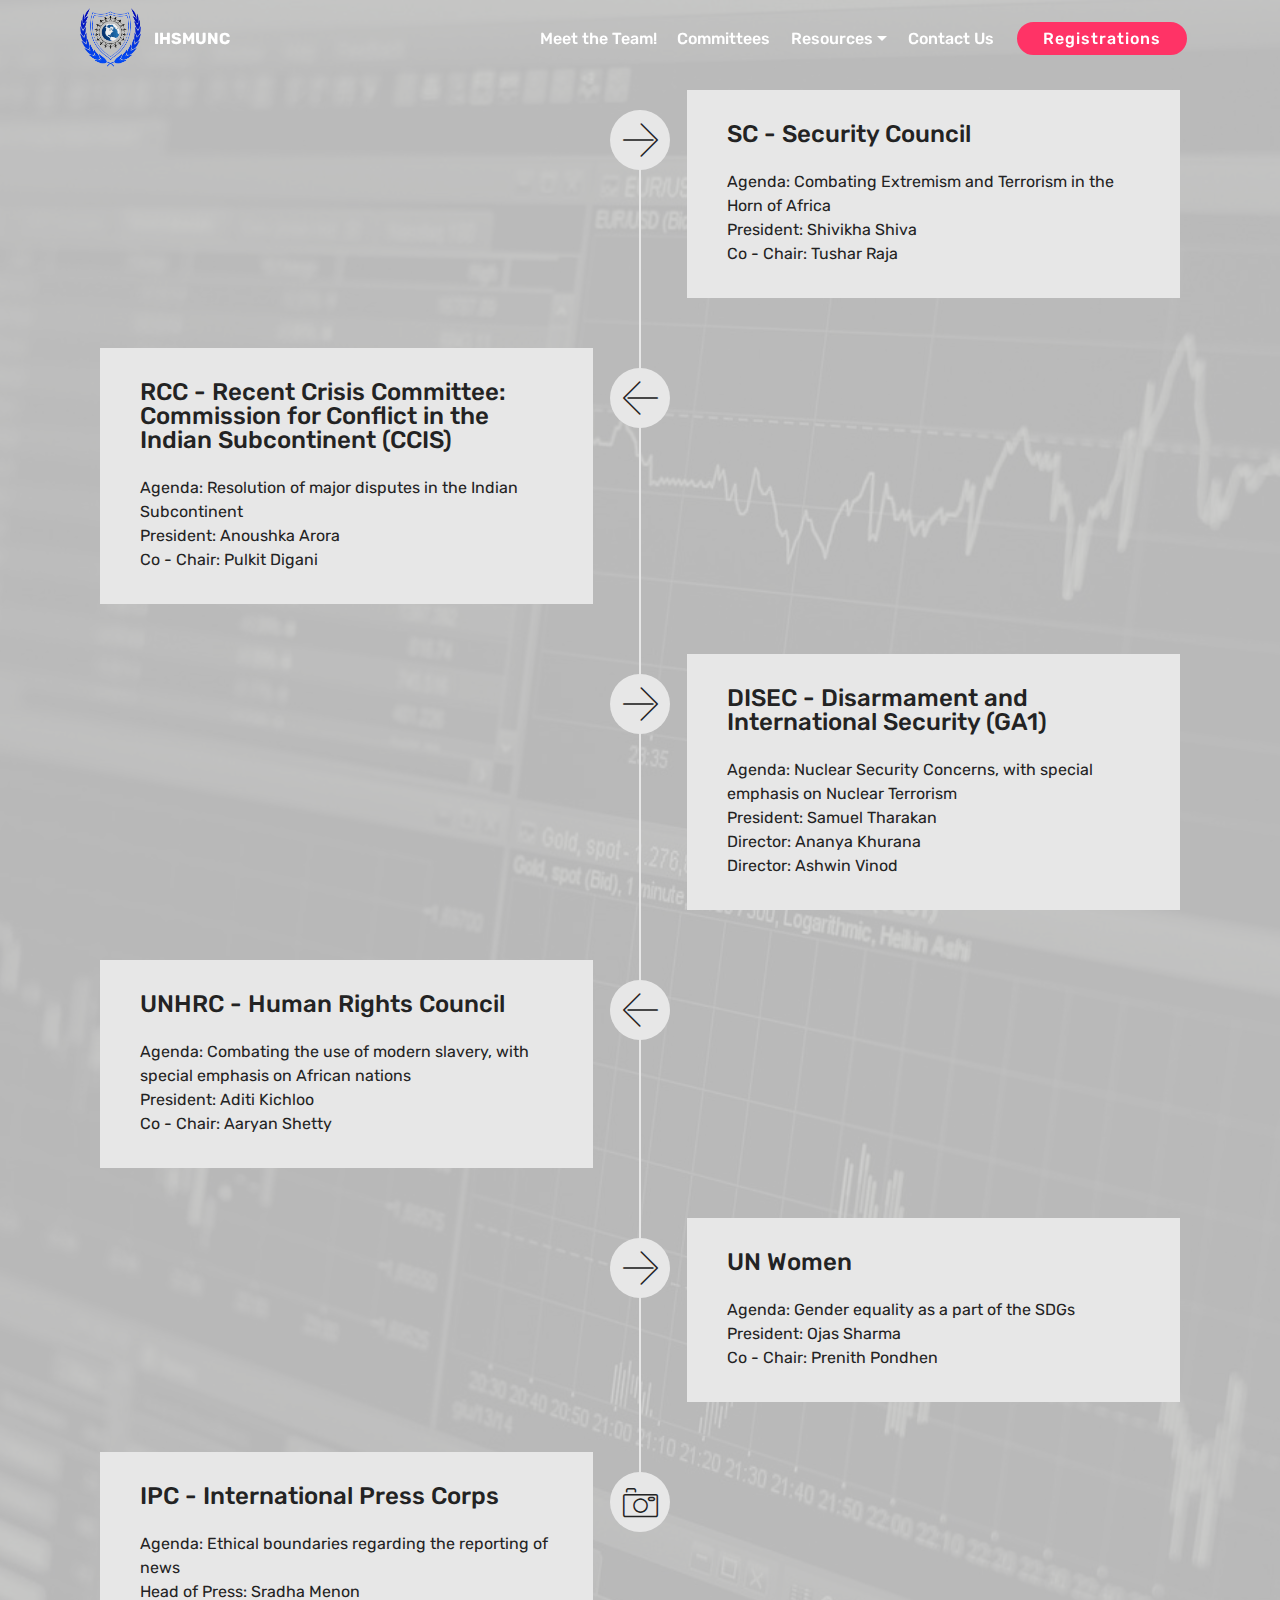
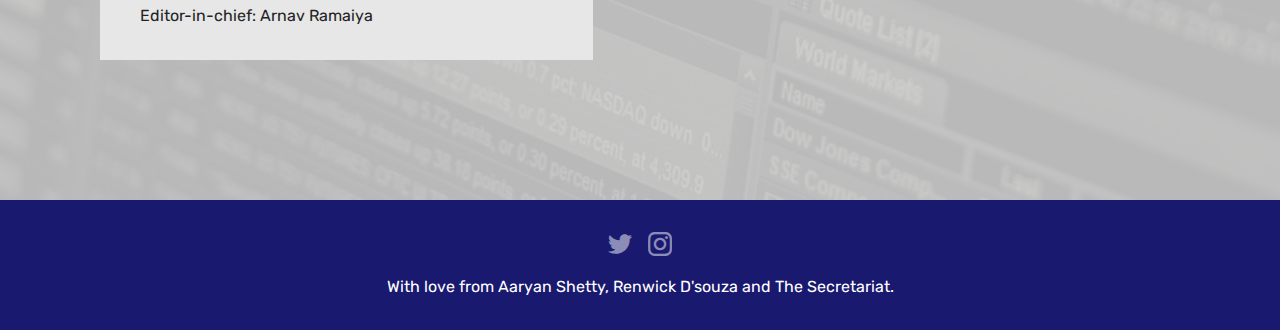
==== committees.html @ d2c9b9d9 "updates -a" ====
<!DOCTYPE html>
<html >
<head>
  <!-- Site made with Mobirise Website Builder v4.8.10, https://mobirise.com -->
  <meta charset="UTF-8">
  <meta http-equiv="X-UA-Compatible" content="IE=edge">
  <meta name="generator" content="Mobirise v4.8.10, mobirise.com">
  <meta name="viewport" content="width=device-width, initial-scale=1, minimum-scale=1">
  <link rel="shortcut icon" href="assets/images/ihsmunc-logo-120x119.png" type="image/x-icon">
  <meta name="description" content="<!--Committees-->">
  <title>Committees</title>
  <link rel="stylesheet" href="assets/web/assets/mobirise-icons/mobirise-icons.css">
  <link rel="stylesheet" href="assets/tether/tether.min.css">
  <link rel="stylesheet" href="assets/bootstrap/css/bootstrap.min.css">
  <link rel="stylesheet" href="assets/bootstrap/css/bootstrap-grid.min.css">
  <link rel="stylesheet" href="assets/bootstrap/css/bootstrap-reboot.min.css">
  <link rel="stylesheet" href="assets/dropdown/css/style.css">
  <link rel="stylesheet" href="assets/socicon/css/styles.css">
  <link rel="stylesheet" href="assets/theme/css/style.css">
  <link rel="stylesheet" href="assets/mobirise/css/mbr-additional.css" type="text/css">
  
  
  
</head>
<body>
  <section class="menu cid-r69sjqVWZc" once="menu" id="menu1-21">

    

    <nav class="navbar navbar-expand beta-menu navbar-dropdown align-items-center navbar-fixed-top navbar-toggleable-sm bg-color transparent">
        <button class="navbar-toggler navbar-toggler-right" type="button" data-toggle="collapse" data-target="#navbarSupportedContent" aria-controls="navbarSupportedContent" aria-expanded="false" aria-label="Toggle navigation">
            <div class="hamburger">
                <span></span>
                <span></span>
                <span></span>
                <span></span>
            </div>
        </button>
        <div class="menu-logo">
            <div class="navbar-brand">
                <span class="navbar-logo">
                    <a href="index.html">
                         <img src="assets/images/ihsmunc-logo-120x119.png" alt="Home" title="" style="height: 3.8rem;">
                    </a>
                </span>
                <span class="navbar-caption-wrap"><a class="navbar-caption text-white display-4" href="index.html">
                        IHSMUNC</a></span>
            </div>
        </div>
        <div class="collapse navbar-collapse" id="navbarSupportedContent">
            <ul class="navbar-nav nav-dropdown" data-app-modern-menu="true"><li class="nav-item">
                    <a class="nav-link link text-white display-4" href="team.html">Meet the Team!</a>
                </li><li class="nav-item"><a class="nav-link link text-white display-4" href="committees.html">Committees</a></li><li class="nav-item dropdown"><a class="nav-link link dropdown-toggle text-white display-4" href="confresources.html" aria-expanded="false" data-toggle="dropdown-submenu">
                        
                        Resources</a><div class="dropdown-menu"><a class="dropdown-item text-white display-4" href="confresources.html#features3-1p" aria-expanded="true">Documentations</a><a class="dropdown-item text-white display-4" href="confresources.html#features10-20" aria-expanded="false">Conference Details</a></div></li><li class="nav-item"><a class="nav-link link text-white display-4" href="contact.html" aria-expanded="false">
                        
                        Contact Us</a></li></ul>
            <div class="navbar-buttons mbr-section-btn"><a class="btn btn-sm btn-secondary display-4" href="registrations.html">
                    
                    Registrations</a></div>
        </div>
    </nav>
</section>

<section class="engine"><a href="https://mobirise.info/w">html5 templates</a></section><section class="timeline2 cid-r673lKJHeI" id="timeline2-1z">

    

    <div class="mbr-overlay" style="opacity: 0.9; background-color: rgb(204, 204, 204);">
    </div>

    <div class="container align-center">
        
        

        <div class="container timelines-container" mbri-timelines="">
            <div class="row timeline-element reverse separline">      
                <span class="iconsBackground">
                    <span class="mbr-iconfont mbri-right"></span>
                </span>          
                <div class="col-xs-12 col-md-6 align-left">
                    <div class="timeline-text-content">
                        <h4 class="mbr-timeline-title pb-3 mbr-fonts-style display-5">SC - Security Council&nbsp;</h4>
                        <p class="mbr-timeline-text mbr-fonts-style display-7">
                            Agenda: Combating Extremism and Terrorism in the Horn of Africa<br>President: Shivikha Shiva<br>Co - Chair: Tushar Raja</p>
                     </div>
                </div>
            </div>

            <div class="row timeline-element  separline">
                <span class="iconsBackground">
                    <span class="mbr-iconfont mbri-left"></span>
                </span>
                <div class="col-xs-12 col-md-6 align-left ">
                    <div class="timeline-text-content">
                        <h4 class="mbr-timeline-title pb-3 mbr-fonts-style display-5">
                            RCC - Recent Crisis Committee: Commission for Conflict in the Indian Subcontinent (CCIS)</h4>
                        <p class="mbr-timeline-text mbr-fonts-style display-7">Agenda: Resolution of major disputes in the Indian Subcontinent<br>President: Anoushka Arora<br>Co - Chair: Pulkit Digani</p>
                    </div>
                </div>
            </div> 

            <div class="row timeline-element reverse separline">
                <span class="iconsBackground">
                    <span class="mbr-iconfont mbri-right"></span>
                </span>
                <div class="col-xs-12 col-md-6 align-left">
                    <div class="timeline-text-content">
                        <h4 class="mbr-timeline-title pb-3 mbr-fonts-style display-5"><p>DISEC - Disarmament and International Security (GA1)</p></h4>      
                        <p class="mbr-timeline-text mbr-fonts-style display-7">Agenda: Nuclear Security Concerns, with special emphasis on Nuclear Terrorism<br>President: Samuel Tharakan<br>Director: Ananya Khurana<br>Director: Ashwin Vinod</p>
                    </div>
                </div>
            </div>

            <div class="row timeline-element  separline">
                <span class="iconsBackground">
                    <span class="mbr-iconfont mbri-left"></span>
                </span>
                <div class="col-xs-12 col-md-6 align-left ">
                    <div class="timeline-text-content">
                        <h4 class="mbr-timeline-title pb-3 mbr-fonts-style display-5">UNHRC - Human Rights Council</h4>
                        <p class="mbr-timeline-text mbr-fonts-style display-7">Agenda: Combating the use of modern slavery, with special emphasis on African nations
<br>President: Aditi Kichloo&nbsp;<br>Co - Chair: Aaryan Shetty</p>
                    </div>
                </div>
            </div>

            <div class="row timeline-element reverse separline">
                <span class="iconsBackground">
                    <span class="mbr-iconfont mbri-right"></span>
                </span>
                <div class="col-xs-12 col-md-6 align-left">
                    <div class="timeline-text-content">
                        <h4 class="mbr-timeline-title pb-3 mbr-fonts-style display-5">UN Women</h4>
                        <p class="mbr-timeline-text mbr-fonts-style display-7">Agenda: Gender equality as a part of the SDGs
<br>President: Ojas Sharma&nbsp;<br>Co - Chair: Prenith Pondhen</p>
                    </div>
                </div>
            </div>

            <div class="row timeline-element">
                <span class="iconsBackground">
                    <span class="mbr-iconfont mbri-camera"></span>
                </span>
                <div class="col-xs-12 col-md-6 align-left ">
                    <div class="timeline-text-content">
                        <h4 class="mbr-timeline-title pb-3 mbr-fonts-style display-5">IPC - International Press Corps</h4>
                        <p class="mbr-timeline-text mbr-fonts-style display-7">Agenda: Ethical boundaries regarding the reporting of news
<br>Head of Press: Sradha Menon&nbsp;<br>Editor-in-chief: Arnav Ramaiya</p>
                    </div>
                </div>
            </div>

            

            

            

            

            

            
        </div>
    </div>
</section>

<section once="" class="cid-r69skuYltx" id="footer7-22">

    

    

    <div class="container">
        <div class="media-container-row align-center mbr-white">
            
            <div class="row social-row">
                <div class="social-list align-right pb-2">
                    
                    
                    
                    
                    
                    
                <div class="soc-item">
                        <a href="https://twitter.com/ihsmunc18" target="_blank">
                            <span class="mbr-iconfont mbr-iconfont-social socicon-twitter socicon"></span>
                        </a>
                    </div><div class="soc-item">
                        <a href="http://instagram.com/ihsmunc" target="_blank">
                            <span class="mbr-iconfont mbr-iconfont-social socicon-instagram socicon"></span>
                        </a>
                    </div></div>
            </div>
            <div class="row row-copirayt">
                <p class="mbr-text mb-0 mbr-fonts-style mbr-white align-center display-7">With love from Aaryan Shetty, Renwick D'souza and The Secretariat.</p>
            </div>
        </div>
    </div>
</section>


  <script src="assets/web/assets/jquery/jquery.min.js"></script>
  <script src="assets/popper/popper.min.js"></script>
  <script src="assets/tether/tether.min.js"></script>
  <script src="assets/bootstrap/js/bootstrap.min.js"></script>
  <script src="assets/smoothscroll/smooth-scroll.js"></script>
  <script src="assets/dropdown/js/script.min.js"></script>
  <script src="assets/touchswipe/jquery.touch-swipe.min.js"></script>
  <script src="assets/theme/js/script.js"></script>
  
  
</body>
</html>
---- assets/web/assets/mobirise-icons/mobirise-icons.css ----
@font-face {
  font-family: 'MobiriseIcons';
  src:  url('mobirise-icons.eot?spat4u');
  src:  url('mobirise-icons.eot?spat4u#iefix') format('embedded-opentype'),
    url('mobirise-icons.ttf?spat4u') format('truetype'),
    url('mobirise-icons.woff?spat4u') format('woff'),
    url('mobirise-icons.svg?spat4u#MobiriseIcons') format('svg');
  font-weight: normal;
  font-style: normal;
}

[class^="mbri-"], [class*=" mbri-"] {
  /* use !important to prevent issues with browser extensions that change fonts */
  font-family: MobiriseIcons !important;
  speak: none;
  font-style: normal;
  font-weight: normal;
  font-variant: normal;
  text-transform: none;
  line-height: 1;

  /* Better Font Rendering =========== */
  -webkit-font-smoothing: antialiased;
  -moz-osx-font-smoothing: grayscale;
}

.mbri-add-submenu:before {
  content: "\e900";
}
.mbri-alert:before {
  content: "\e901";
}
.mbri-align-center:before {
  content: "\e902";
}
.mbri-align-justify:before {
  content: "\e903";
}
.mbri-align-left:before {
  content: "\e904";
}
.mbri-align-right:before {
  content: "\e905";
}
.mbri-android:before {
  content: "\e906";
}
.mbri-apple:before {
  content: "\e907";
}
.mbri-arrow-down:before {
  content: "\e908";
}
.mbri-arrow-next:before {
  content: "\e909";
}
.mbri-arrow-prev:before {
  content: "\e90a";
}
.mbri-arrow-up:before {
  content: "\e90b";
}
.mbri-bold:before {
  content: "\e90c";
}
.mbri-bookmark:before {
  content: "\e90d";
}
.mbri-bootstrap:before {
  content: "\e90e";
}
.mbri-briefcase:before {
  content: "\e90f";
}
.mbri-browse:before {
  content: "\e910";
}
.mbri-bulleted-list:before {
  content: "\e911";
}
.mbri-calendar:before {
  content: "\e912";
}
.mbri-camera:before {
  content: "\e913";
}
.mbri-cart-add:before {
  content: "\e914";
}
.mbri-cart-full:before {
  content: "\e915";
}
.mbri-cash:before {
  content: "\e916";
}
.mbri-change-style:before {
  content: "\e917";
}
.mbri-chat:before {
  content: "\e918";
}
.mbri-clock:before {
  content: "\e919";
}
.mbri-close:before {
  content: "\e91a";
}
.mbri-cloud:before {
  content: "\e91b";
}
.mbri-code:before {
  content: "\e91c";
}
.mbri-contact-form:before {
  content: "\e91d";
}
.mbri-credit-card:before {
  content: "\e91e";
}
.mbri-cursor-click:before {
  content: "\e91f";
}
.mbri-cust-feedback:before {
  content: "\e920";
}
.mbri-database:before {
  content: "\e921";
}
.mbri-delivery:before {
  content: "\e922";
}
.mbri-desktop:before {
  content: "\e923";
}
.mbri-devices:before {
  content: "\e924";
}
.mbri-down:before {
  content: "\e925";
}
.mbri-download:before {
  content: "\e989";
}
.mbri-drag-n-drop:before {
  content: "\e927";
}
.mbri-drag-n-drop2:before {
  content: "\e928";
}
.mbri-edit:before {
  content: "\e929";
}
.mbri-edit2:before {
  content: "\e92a";
}
.mbri-error:before {
  content: "\e92b";
}
.mbri-extension:before {
  content: "\e92c";
}
.mbri-features:before {
  content: "\e92d";
}
.mbri-file:before {
  content: "\e92e";
}
.mbri-flag:before {
  content: "\e92f";
}
.mbri-folder:before {
  content: "\e930";
}
.mbri-gift:before {
  content: "\e931";
}
.mbri-github:before {
  content: "\e932";
}
.mbri-globe:before {
  content: "\e933";
}
.mbri-globe-2:before {
  content: "\e934";
}
.mbri-growing-chart:before {
  content: "\e935";
}
.mbri-hearth:before {
  content: "\e936";
}
.mbri-help:before {
  content: "\e937";
}
.mbri-home:before {
  content: "\e938";
}
.mbri-hot-cup:before {
  content: "\e939";
}
.mbri-idea:before {
  content: "\e93a";
}
.mbri-image-gallery:before {
  content: "\e93b";
}
.mbri-image-slider:before {
  content: "\e93c";
}
.mbri-info:before {
  content: "\e93d";
}
.mbri-italic:before {
  content: "\e93e";
}
.mbri-key:before {
  content: "\e93f";
}
.mbri-laptop:before {
  content: "\e940";
}
.mbri-layers:before {
  content: "\e941";
}
.mbri-left-right:before {
  content: "\e942";
}
.mbri-left:before {
  content: "\e943";
}
.mbri-letter:before {
  content: "\e944";
}
.mbri-like:before {
  content: "\e945";
}
.mbri-link:before {
  content: "\e946";
}
.mbri-lock:before {
  content: "\e947";
}
.mbri-login:before {
  content: "\e948";
}
.mbri-logout:before {
  content: "\e949";
}
.mbri-magic-stick:before {
  content: "\e94a";
}
.mbri-map-pin:before {
  content: "\e94b";
}
.mbri-menu:before {
  content: "\e94c";
}
.mbri-mobile:before {
  content: "\e94d";
}
.mbri-mobile2:before {
  content: "\e94e";
}
.mbri-mobirise:before {
  content: "\e94f";
}
.mbri-more-horizontal:before {
  content: "\e950";
}
.mbri-more-vertical:before {
  content: "\e951";
}
.mbri-music:before {
  content: "\e952";
}
.mbri-new-file:before {
  content: "\e953";
}
.mbri-numbered-list:before {
  content: "\e954";
}
.mbri-opened-folder:before {
  content: "\e955";
}
.mbri-pages:before {
  content: "\e956";
}
.mbri-paper-plane:before {
  content: "\e957";
}
.mbri-paperclip:before {
  content: "\e958";
}
.mbri-photo:before {
  content: "\e959";
}
.mbri-photos:before {
  content: "\e95a";
}
.mbri-pin:before {
  content: "\e95b";
}
.mbri-play:before {
  content: "\e95c";
}
.mbri-plus:before {
  content: "\e95d";
}
.mbri-preview:before {
  content: "\e95e";
}
.mbri-print:before {
  content: "\e95f";
}
.mbri-protect:before {
  content: "\e960";
}
.mbri-question:before {
  content: "\e961";
}
.mbri-quote-left:before {
  content: "\e962";
}
.mbri-quote-right:before {
  content: "\e963";
}
.mbri-refresh:before {
  content: "\e964";
}
.mbri-responsive:before {
  content: "\e965";
}
.mbri-right:before {
  content: "\e966";
}
.mbri-rocket:before {
  content: "\e967";
}
.mbri-sad-face:before {
  content: "\e968";
}
.mbri-sale:before {
  content: "\e969";
}
.mbri-save:before {
  content: "\e96a";
}
.mbri-search:before {
  content: "\e96b";
}
.mbri-setting:before {
  content: "\e96c";
}
.mbri-setting2:before {
  content: "\e96d";
}
.mbri-setting3:before {
  content: "\e96e";
}
.mbri-share:before {
  content: "\e96f";
}
.mbri-shopping-bag:before {
  content: "\e970";
}
.mbri-shopping-basket:before {
  content: "\e971";
}
.mbri-shopping-cart:before {
  content: "\e972";
}
.mbri-sites:before {
  content: "\e973";
}
.mbri-smile-face:before {
  content: "\e974";
}
.mbri-speed:before {
  content: "\e975";
}
.mbri-star:before {
  content: "\e976";
}
.mbri-success:before {
  content: "\e977";
}
.mbri-sun:before {
  content: "\e978";
}
.mbri-sun2:before {
  content: "\e979";
}
.mbri-tablet:before {
  content: "\e97a";
}
.mbri-tablet-vertical:before {
  content: "\e97b";
}
.mbri-target:before {
  content: "\e97c";
}
.mbri-timer:before {
  content: "\e97d";
}
.mbri-to-ftp:before {
  content: "\e97e";
}
.mbri-to-local-drive:before {
  content: "\e97f";
}
.mbri-touch-swipe:before {
  content: "\e980";
}
.mbri-touch:before {
  content: "\e981";
}
.mbri-trash:before {
  content: "\e982";
}
.mbri-underline:before {
  content: "\e983";
}
.mbri-unlink:before {
  content: "\e984";
}
.mbri-unlock:before {
  content: "\e985";
}
.mbri-up-down:before {
  content: "\e986";
}
.mbri-up:before {
  content: "\e987";
}
.mbri-update:before {
  content: "\e988";
}
.mbri-upload:before {
 content: "\e926"; 
}
.mbri-user:before {
  content: "\e98a";
}
.mbri-user2:before {
  content: "\e98b";
}
.mbri-users:before {
  content: "\e98c";
}
.mbri-video:before {
  content: "\e98d";
}
.mbri-video-play:before {
  content: "\e98e";
}
.mbri-watch:before {
  content: "\e98f";
}
.mbri-website-theme:before {
  content: "\e990";
}
.mbri-wifi:before {
  content: "\e991";
}
.mbri-windows:before {
  content: "\e992";
}
.mbri-zoom-out:before {
  content: "\e993";
}
.mbri-redo:before {
  content: "\e994";
}
.mbri-undo:before {
  content: "\e995";
}
---- assets/dropdown/css/style.css ----
.navbar-dropdown {
  left: 0;
  padding: 0;
  position: absolute;
  right: 0;
  top: 0;
  transition: all 0.45s ease;
  z-index: 1030;
  background: #282828; }
  .navbar-dropdown .navbar-logo {
    margin-right: 0.8rem;
    transition: margin 0.3s ease-in-out;
    vertical-align: middle; }
    .navbar-dropdown .navbar-logo img {
      height: 3.125rem;
      transition: all 0.3s ease-in-out; }
    .navbar-dropdown .navbar-logo.mbr-iconfont {
      font-size: 3.125rem;
      line-height: 3.125rem; }
  .navbar-dropdown .navbar-caption {
    font-weight: 700;
    white-space: normal;
    vertical-align: -4px;
    line-height: 3.125rem !important; }
    .navbar-dropdown .navbar-caption, .navbar-dropdown .navbar-caption:hover {
      color: inherit;
      text-decoration: none; }
  .navbar-dropdown .mbr-iconfont + .navbar-caption {
    vertical-align: -1px; }
  .navbar-dropdown.navbar-fixed-top {
    position: fixed; }
  .navbar-dropdown .navbar-brand span {
    vertical-align: -4px; }
  .navbar-dropdown.bg-color.transparent {
    background: none; }
  .navbar-dropdown.navbar-short .navbar-brand {
    padding: 0.625rem 0; }
    .navbar-dropdown.navbar-short .navbar-brand span {
      vertical-align: -1px; }
  .navbar-dropdown.navbar-short .navbar-caption {
    line-height: 2.375rem !important;
    vertical-align: -2px; }
  .navbar-dropdown.navbar-short .navbar-logo {
    margin-right: 0.5rem; }
    .navbar-dropdown.navbar-short .navbar-logo img {
      height: 2.375rem; }
    .navbar-dropdown.navbar-short .navbar-logo.mbr-iconfont {
      font-size: 2.375rem;
      line-height: 2.375rem; }
  .navbar-dropdown.navbar-short .mbr-table-cell {
    height: 3.625rem; }
  .navbar-dropdown .navbar-close {
    left: 0.6875rem;
    position: fixed;
    top: 0.75rem;
    z-index: 1000; }
  .navbar-dropdown .hamburger-icon {
    content: "";
    display: inline-block;
    vertical-align: middle;
    width: 16px;
    -webkit-box-shadow: 0 -6px 0 1px #282828,0 0 0 1px #282828,0 6px 0 1px #282828;
    -moz-box-shadow: 0 -6px 0 1px #282828,0 0 0 1px #282828,0 6px 0 1px #282828;
    box-shadow: 0 -6px 0 1px #282828,0 0 0 1px #282828,0 6px 0 1px #282828; }

.dropdown-menu .dropdown-toggle[data-toggle="dropdown-submenu"]::after {
  border-bottom: 0.35em solid transparent;
  border-left: 0.35em solid;
  border-right: 0;
  border-top: 0.35em solid transparent;
  margin-left: 0.3rem; }

.dropdown-menu .dropdown-item:focus {
  outline: 0; }

.nav-dropdown {
  font-size: 0.75rem;
  font-weight: 500;
  height: auto !important; }
  .nav-dropdown .nav-btn {
    padding-left: 1rem; }
  .nav-dropdown .link {
    margin: .667em 1.667em;
    font-weight: 500;
    padding: 0;
    transition: color .2s ease-in-out; }
    .nav-dropdown .link.dropdown-toggle {
      margin-right: 2.583em; }
      .nav-dropdown .link.dropdown-toggle::after {
        margin-left: .25rem;
        border-top: 0.35em solid;
        border-right: 0.35em solid transparent;
        border-left: 0.35em solid transparent;
        border-bottom: 0; }
      .nav-dropdown .link.dropdown-toggle[aria-expanded="true"] {
        margin: 0;
        padding: 0.667em 3.263em  0.667em 1.667em; }
  .nav-dropdown .link::after,
  .nav-dropdown .dropdown-item::after {
    color: inherit; }
  .nav-dropdown .btn {
    font-size: 0.75rem;
    font-weight: 700;
    letter-spacing: 0;
    margin-bottom: 0;
    padding-left: 1.25rem;
    padding-right: 1.25rem; }
  .nav-dropdown .dropdown-menu {
    border-radius: 0;
    border: 0;
    left: 0;
    margin: 0;
    padding-bottom: 1.25rem;
    padding-top: 1.25rem;
    position: relative; }
  .nav-dropdown .dropdown-submenu {
    margin-left: 0.125rem;
    top: 0; }
  .nav-dropdown .dropdown-item {
    font-weight: 500;
    line-height: 2;
    padding: 0.3846em 4.615em 0.3846em 1.5385em;
    position: relative;
    transition: color .2s ease-in-out, background-color .2s ease-in-out; }
    .nav-dropdown .dropdown-item::after {
      margin-top: -0.3077em;
      position: absolute;
      right: 1.1538em;
      top: 50%; }
    .nav-dropdown .dropdown-item:focus, .nav-dropdown .dropdown-item:hover {
      background: none; }

@media (max-width: 767px) {
  .nav-dropdown.navbar-toggleable-sm {
    bottom: 0;
    display: none;
    left: 0;
    overflow-x: hidden;
    position: fixed;
    top: 0;
    transform: translateX(-100%);
    -ms-transform: translateX(-100%);
    -webkit-transform: translateX(-100%);
    width: 18.75rem;
    z-index: 999; } }
.nav-dropdown.navbar-toggleable-xl {
  bottom: 0;
  display: none;
  left: 0;
  overflow-x: hidden;
  position: fixed;
  top: 0;
  transform: translateX(-100%);
  -ms-transform: translateX(-100%);
  -webkit-transform: translateX(-100%);
  width: 18.75rem;
  z-index: 999; }

.nav-dropdown-sm {
  display: block !important;
  overflow-x: hidden;
  overflow: auto;
  padding-top: 3.875rem; }
  .nav-dropdown-sm::after {
    content: "";
    display: block;
    height: 3rem;
    width: 100%; }
  .nav-dropdown-sm.collapse.in ~ .navbar-close {
    display: block !important; }
  .nav-dropdown-sm.collapsing, .nav-dropdown-sm.collapse.in {
    transform: translateX(0);
    -ms-transform: translateX(0);
    -webkit-transform: translateX(0);
    transition: all 0.25s ease-out;
    -webkit-transition: all 0.25s ease-out;
    background: #282828; }
  .nav-dropdown-sm.collapsing[aria-expanded="false"] {
    transform: translateX(-100%);
    -ms-transform: translateX(-100%);
    -webkit-transform: translateX(-100%); }
  .nav-dropdown-sm .nav-item {
    display: block;
    margin-left: 0 !important;
    padding-left: 0; }
  .nav-dropdown-sm .link,
  .nav-dropdown-sm .dropdown-item {
    border-top: 1px dotted rgba(255, 255, 255, 0.1);
    font-size: 0.8125rem;
    line-height: 1.6;
    margin: 0 !important;
    padding: 0.875rem 2.4rem 0.875rem 1.5625rem !important;
    position: relative;
    white-space: normal; }
    .nav-dropdown-sm .link:focus, .nav-dropdown-sm .link:hover,
    .nav-dropdown-sm .dropdown-item:focus,
    .nav-dropdown-sm .dropdown-item:hover {
      background: rgba(0, 0, 0, 0.2) !important;
      color: #c0a375; }
  .nav-dropdown-sm .nav-btn {
    position: relative;
    padding: 1.5625rem 1.5625rem 0 1.5625rem; }
    .nav-dropdown-sm .nav-btn::before {
      border-top: 1px dotted rgba(255, 255, 255, 0.1);
      content: "";
      left: 0;
      position: absolute;
      top: 0;
      width: 100%; }
    .nav-dropdown-sm .nav-btn + .nav-btn {
      padding-top: 0.625rem; }
      .nav-dropdown-sm .nav-btn + .nav-btn::before {
        display: none; }
  .nav-dropdown-sm .btn {
    padding: 0.625rem 0; }
  .nav-dropdown-sm .dropdown-toggle[data-toggle="dropdown-submenu"]::after {
    margin-left: .25rem;
    border-top: 0.35em solid;
    border-right: 0.35em solid transparent;
    border-left: 0.35em solid transparent;
    border-bottom: 0; }
  .nav-dropdown-sm .dropdown-toggle[data-toggle="dropdown-submenu"][aria-expanded="true"]::after {
    border-top: 0;
    border-right: 0.35em solid transparent;
    border-left: 0.35em solid transparent;
    border-bottom: 0.35em solid; }
  .nav-dropdown-sm .dropdown-menu {
    margin: 0;
    padding: 0;
    position: relative;
    top: 0;
    left: 0;
    width: 100%;
    border: 0;
    float: none;
    border-radius: 0;
    background: none; }
  .nav-dropdown-sm .dropdown-submenu {
    left: 100%;
    margin-left: 0.125rem;
    margin-top: -1.25rem;
    top: 0; }

.navbar-toggleable-sm .nav-dropdown .dropdown-menu {
  position: absolute; }

.navbar-toggleable-sm .nav-dropdown .dropdown-submenu {
  left: 100%;
  margin-left: 0.125rem;
  margin-top: -1.25rem;
  top: 0; }

.navbar-toggleable-sm.opened .nav-dropdown .dropdown-menu {
  position: relative; }

.navbar-toggleable-sm.opened .nav-dropdown .dropdown-submenu {
  left: 0;
  margin-left: 00rem;
  margin-top: 0rem;
  top: 0; }

.is-builder .nav-dropdown.collapsing {
  transition: none !important; }

/*# sourceMappingURL=style.css.map */
---- assets/socicon/css/styles.css ----
@charset "UTF-8";

@font-face {
  font-family: "socicon";
  src:url("../fonts/socicon.eot");
  src:url("../fonts/socicon.eot?#iefix") format("embedded-opentype"),
    url("../fonts/socicon.woff") format("woff"),
    url("../fonts/socicon.ttf") format("truetype"),
    url("../fonts/socicon.svg#socicon") format("svg");
  font-weight: normal;
  font-style: normal;

}

[data-icon]:before {
  font-family: "socicon" !important;
  content: attr(data-icon);
  font-style: normal !important;
  font-weight: normal !important;
  font-variant: normal !important;
  text-transform: none !important;
  speak: none;
  line-height: 1;
  -webkit-font-smoothing: antialiased;
  -moz-osx-font-smoothing: grayscale;
}

[class^="socicon-"]:before,
[class*=" socicon-"]:before {
  font-family: "socicon" !important;
  font-style: normal !important;
  font-weight: normal !important;
  font-variant: normal !important;
  text-transform: none !important;
  speak: none;
  line-height: 1;
  -webkit-font-smoothing: antialiased;
  -moz-osx-font-smoothing: grayscale;
}

.socicon-modelmayhem:before {
  content: "\e000";
}
.socicon-mixcloud:before {
  content: "\e001";
}
.socicon-drupal:before {
  content: "\e002";
}
.socicon-swarm:before {
  content: "\e003";
}
.socicon-istock:before {
  content: "\e004";
}
.socicon-yammer:before {
  content: "\e005";
}
.socicon-ello:before {
  content: "\e006";
}
.socicon-stackoverflow:before {
  content: "\e007";
}
.socicon-persona:before {
  content: "\e008";
}
.socicon-triplej:before {
  content: "\e009";
}
.socicon-houzz:before {
  content: "\e00a";
}
.socicon-rss:before {
  content: "\e00b";
}
.socicon-paypal:before {
  content: "\e00c";
}
.socicon-odnoklassniki:before {
  content: "\e00d";
}
.socicon-airbnb:before {
  content: "\e00e";
}
.socicon-periscope:before {
  content: "\e00f";
}
.socicon-outlook:before {
  content: "\e010";
}
.socicon-coderwall:before {
  content: "\e011";
}
.socicon-tripadvisor:before {
  content: "\e012";
}
.socicon-appnet:before {
  content: "\e013";
}
.socicon-goodreads:before {
  content: "\e014";
}
.socicon-tripit:before {
  content: "\e015";
}
.socicon-lanyrd:before {
  content: "\e016";
}
.socicon-slideshare:before {
  content: "\e017";
}
.socicon-buffer:before {
  content: "\e018";
}
.socicon-disqus:before {
  content: "\e019";
}
.socicon-vkontakte:before {
  content: "\e01a";
}
.socicon-whatsapp:before {
  content: "\e01b";
}
.socicon-patreon:before {
  content: "\e01c";
}
.socicon-storehouse:before {
  content: "\e01d";
}
.socicon-pocket:before {
  content: "\e01e";
}
.socicon-mail:before {
  content: "\e01f";
}
.socicon-blogger:before {
  content: "\e020";
}
.socicon-technorati:before {
  content: "\e021";
}
.socicon-reddit:before {
  content: "\e022";
}
.socicon-dribbble:before {
  content: "\e023";
}
.socicon-stumbleupon:before {
  content: "\e024";
}
.socicon-digg:before {
  content: "\e025";
}
.socicon-envato:before {
  content: "\e026";
}
.socicon-behance:before {
  content: "\e027";
}
.socicon-delicious:before {
  content: "\e028";
}
.socicon-deviantart:before {
  content: "\e029";
}
.socicon-forrst:before {
  content: "\e02a";
}
.socicon-play:before {
  content: "\e02b";
}
.socicon-zerply:before {
  content: "\e02c";
}
.socicon-wikipedia:before {
  content: "\e02d";
}
.socicon-apple:before {
  content: "\e02e";
}
.socicon-flattr:before {
  content: "\e02f";
}
.socicon-github:before {
  content: "\e030";
}
.socicon-renren:before {
  content: "\e031";
}
.socicon-friendfeed:before {
  content: "\e032";
}
.socicon-newsvine:before {
  content: "\e033";
}
.socicon-identica:before {
  content: "\e034";
}
.socicon-bebo:before {
  content: "\e035";
}
.socicon-zynga:before {
  content: "\e036";
}
.socicon-steam:before {
  content: "\e037";
}
.socicon-xbox:before {
  content: "\e038";
}
.socicon-windows:before {
  content: "\e039";
}
.socicon-qq:before {
  content: "\e03a";
}
.socicon-douban:before {
  content: "\e03b";
}
.socicon-meetup:before {
  content: "\e03c";
}
.socicon-playstation:before {
  content: "\e03d";
}
.socicon-android:before {
  content: "\e03e";
}
.socicon-snapchat:before {
  content: "\e03f";
}
.socicon-twitter:before {
  content: "\e040";
}
.socicon-facebook:before {
  content: "\e041";
}
.socicon-googleplus:before {
  content: "\e042";
}
.socicon-pinterest:before {
  content: "\e043";
}
.socicon-foursquare:before {
  content: "\e044";
}
.socicon-yahoo:before {
  content: "\e045";
}
.socicon-skype:before {
  content: "\e046";
}
.socicon-yelp:before {
  content: "\e047";
}
.socicon-feedburner:before {
  content: "\e048";
}
.socicon-linkedin:before {
  content: "\e049";
}
.socicon-viadeo:before {
  content: "\e04a";
}
.socicon-xing:before {
  content: "\e04b";
}
.socicon-myspace:before {
  content: "\e04c";
}
.socicon-soundcloud:before {
  content: "\e04d";
}
.socicon-spotify:before {
  content: "\e04e";
}
.socicon-grooveshark:before {
  content: "\e04f";
}
.socicon-lastfm:before {
  content: "\e050";
}
.socicon-youtube:before {
  content: "\e051";
}
.socicon-vimeo:before {
  content: "\e052";
}
.socicon-dailymotion:before {
  content: "\e053";
}
.socicon-vine:before {
  content: "\e054";
}
.socicon-flickr:before {
  content: "\e055";
}
.socicon-500px:before {
  content: "\e056";
}
.socicon-wordpress:before {
  content: "\e058";
}
.socicon-tumblr:before {
  content: "\e059";
}
.socicon-twitch:before {
  content: "\e05a";
}
.socicon-8tracks:before {
  content: "\e05b";
}
.socicon-amazon:before {
  content: "\e05c";
}
.socicon-icq:before {
  content: "\e05d";
}
.socicon-smugmug:before {
  content: "\e05e";
}
.socicon-ravelry:before {
  content: "\e05f";
}
.socicon-weibo:before {
  content: "\e060";
}
.socicon-baidu:before {
  content: "\e061";
}
.socicon-angellist:before {
  content: "\e062";
}
.socicon-ebay:before {
  content: "\e063";
}
.socicon-imdb:before {
  content: "\e064";
}
.socicon-stayfriends:before {
  content: "\e065";
}
.socicon-residentadvisor:before {
  content: "\e066";
}
.socicon-google:before {
  content: "\e067";
}
.socicon-yandex:before {
  content: "\e068";
}
.socicon-sharethis:before {
  content: "\e069";
}
.socicon-bandcamp:before {
  content: "\e06a";
}
.socicon-itunes:before {
  content: "\e06b";
}
.socicon-deezer:before {
  content: "\e06c";
}
.socicon-telegram:before {
  content: "\e06e";
}
.socicon-openid:before {
  content: "\e06f";
}
.socicon-amplement:before {
  content: "\e070";
}
.socicon-viber:before {
  content: "\e071";
}
.socicon-zomato:before {
  content: "\e072";
}
.socicon-draugiem:before {
  content: "\e074";
}
.socicon-endomodo:before {
  content: "\e075";
}
.socicon-filmweb:before {
  content: "\e076";
}
.socicon-stackexchange:before {
  content: "\e077";
}
.socicon-wykop:before {
  content: "\e078";
}
.socicon-teamspeak:before {
  content: "\e079";
}
.socicon-teamviewer:before {
  content: "\e07a";
}
.socicon-ventrilo:before {
  content: "\e07b";
}
.socicon-younow:before {
  content: "\e07c";
}
.socicon-raidcall:before {
  content: "\e07d";
}
.socicon-mumble:before {
  content: "\e07e";
}
.socicon-medium:before {
  content: "\e06d";
}
.socicon-bebee:before {
  content: "\e07f";
}
.socicon-hitbox:before {
  content: "\e080";
}
.socicon-reverbnation:before {
  content: "\e081";
}
.socicon-formulr:before {
  content: "\e082";
}
.socicon-instagram:before {
  content: "\e057";
}
.socicon-battlenet:before {
  content: "\e083";
}
.socicon-chrome:before {
  content: "\e084";
}
.socicon-discord:before {
  content: "\e086";
}
.socicon-issuu:before {
  content: "\e087";
}
.socicon-macos:before {
  content: "\e088";
}
.socicon-firefox:before {
  content: "\e089";
}
.socicon-opera:before {
  content: "\e08d";
}
.socicon-keybase:before {
  content: "\e090";
}
.socicon-alliance:before {
  content: "\e091";
}
.socicon-livejournal:before {
  content: "\e092";
}
.socicon-googlephotos:before {
  content: "\e093";
}
.socicon-horde:before {
  content: "\e094";
}
.socicon-etsy:before {
  content: "\e095";
}
.socicon-zapier:before {
  content: "\e096";
}
.socicon-google-scholar:before {
  content: "\e097";
}
.socicon-researchgate:before {
  content: "\e098";
}
.socicon-wechat:before {
  content: "\e099";
}
.socicon-strava:before {
  content: "\e09a";
}
.socicon-line:before {
  content: "\e09b";
}
.socicon-lyft:before {
  content: "\e09c";
}
.socicon-uber:before {
  content: "\e09d";
}
.socicon-songkick:before {
  content: "\e09e";
}
.socicon-viewbug:before {
  content: "\e09f";
}
.socicon-googlegroups:before {
  content: "\e0a0";
}
.socicon-quora:before {
  content: "\e073";
}
.socicon-diablo:before {
  content: "\e085";
}
.socicon-blizzard:before {
  content: "\e0a1";
}
.socicon-hearthstone:before {
  content: "\e08b";
}
.socicon-heroes:before {
  content: "\e08a";
}
.socicon-overwatch:before {
  content: "\e08c";
}
.socicon-warcraft:before {
  content: "\e08e";
}
.socicon-starcraft:before {
  content: "\e08f";
}
.socicon-beam:before {
  content: "\e0a2";
}
.socicon-curse:before {
  content: "\e0a3";
}
.socicon-player:before {
  content: "\e0a4";
}
.socicon-streamjar:before {
  content: "\e0a5";
}
.socicon-nintendo:before {
  content: "\e0a6";
}
.socicon-hellocoton:before {
  content: "\e0a7";
}
---- assets/theme/css/style.css ----
/*!
 * Mobirise v4 theme (https://mobirise.com/)
 * Copyright 2017 Mobirise
 */
section {
  background-color: #eeeeee; }

section,
.container,
.container-fluid {
  position: relative;
  word-wrap: break-word; }

a.mbr-iconfont:hover {
  text-decoration: none; }

.article .lead p, .article .lead ul, .article .lead ol, .article .lead pre, .article .lead blockquote {
  margin-bottom: 0; }

a {
  font-style: normal;
  font-weight: 400;
  cursor: pointer; }
  a, a:hover {
    text-decoration: none; }

figure {
  margin-bottom: 0; }

body {
  color: #232323; }

h1, h2, h3, h4, h5, h6,
.h1, .h2, .h3, .h4, .h5, .h6,
.display-1, .display-2, .display-3, .display-4 {
  line-height: 1;
  word-break: break-word;
  word-wrap: break-word; }

b, strong {
  font-weight: bold; }

blockquote {
  padding: 10px 0 10px 20px;
  position: relative;
  border-left: 2px solid;
  border-color: #ff3366; }

input:-webkit-autofill, input:-webkit-autofill:hover, input:-webkit-autofill:focus, input:-webkit-autofill:active {
  transition-delay: 9999s;
  transition-property: background-color, color; }

textarea[type="hidden"] {
  display: none; }

body {
  position: relative; }

section {
  background-position: 50% 50%;
  background-repeat: no-repeat;
  background-size: cover; }
  section .mbr-background-video,
  section .mbr-background-video-preview {
    position: absolute;
    bottom: 0;
    left: 0;
    right: 0;
    top: 0; }

.hidden {
  visibility: hidden; }

.mbr-z-index20 {
  z-index: 20; }

/*! Base colors */
.mbr-white {
  color: #ffffff; }

.mbr-black {
  color: #000000; }

.mbr-bg-white {
  background-color: #ffffff; }

.mbr-bg-black {
  background-color: #000000; }

/*! Text-aligns */
.align-left {
  text-align: left; }

.align-center {
  text-align: center; }

.align-right {
  text-align: right; }

@media (max-width: 767px) {
  .align-left, .align-center, .align-right, .mbr-section-btn, .mbr-section-title {
    text-align: center; } }
/*! Font-weight  */
.mbr-light {
  font-weight: 300; }

.mbr-regular {
  font-weight: 400; }

.mbr-semibold {
  font-weight: 500; }

.mbr-bold {
  font-weight: 700; }

/*! Media  */
.media-size-item {
  -webkit-flex: 1 1 auto;
  -moz-flex: 1 1 auto;
  -ms-flex: 1 1 auto;
  -o-flex: 1 1 auto;
  flex: 1 1 auto; }

.media-content {
  -webkit-flex-basis: 100%;
  flex-basis: 100%; }

.media-container-row {
  display: -ms-flexbox;
  display: -webkit-flex;
  display: flex;
  -webkit-flex-direction: row;
  -ms-flex-direction: row;
  flex-direction: row;
  -webkit-flex-wrap: wrap;
  -ms-flex-wrap: wrap;
  flex-wrap: wrap;
  -webkit-justify-content: center;
  -ms-flex-pack: center;
  justify-content: center;
  -webkit-align-content: center;
  -ms-flex-line-pack: center;
  align-content: center;
  -webkit-align-items: start;
  -ms-flex-align: start;
  align-items: start; }
  .media-container-row .media-size-item {
    width: 400px; }

.media-container-column {
  display: -ms-flexbox;
  display: -webkit-flex;
  display: flex;
  -webkit-flex-direction: column;
  -ms-flex-direction: column;
  flex-direction: column;
  -webkit-flex-wrap: wrap;
  -ms-flex-wrap: wrap;
  flex-wrap: wrap;
  -webkit-justify-content: center;
  -ms-flex-pack: center;
  justify-content: center;
  -webkit-align-content: center;
  -ms-flex-line-pack: center;
  align-content: center;
  -webkit-align-items: stretch;
  -ms-flex-align: stretch;
  align-items: stretch; }
  .media-container-column > * {
    width: 100%; }

@media (min-width: 992px) {
  .media-container-row {
    -webkit-flex-wrap: nowrap;
    -ms-flex-wrap: nowrap;
    flex-wrap: nowrap; } }
figure {
  overflow: hidden; }

figure[mbr-media-size] {
  transition: width 0.1s; }

.mbr-figure img, .mbr-figure iframe {
  display: block;
  width: 100%; }

.card {
  background-color: transparent;
  border: none; }

.card-img {
  text-align: center;
  flex-shrink: 0;
  -webkit-flex-shrink: 0; }

.media {
  max-width: 100%;
  margin: 0 auto; }

.mbr-figure {
  -ms-flex-item-align: center;
  -ms-grid-row-align: center;
  -webkit-align-self: center;
  align-self: center; }

.media-container > div {
  max-width: 100%; }

.mbr-figure img, .card-img img {
  width: 100%; }

@media (max-width: 991px) {
  .media-size-item {
    width: auto !important; }

  .media {
    width: auto; }

  .mbr-figure {
    width: 100% !important; } }
/*! Buttons */
.mbr-section-btn {
  margin-left: -.25rem;
  margin-right: -.25rem;
  font-size: 0; }

nav .mbr-section-btn {
  margin-left: 0rem;
  margin-right: 0rem; }

/*! Btn icon margin */
.btn .mbr-iconfont, .btn.btn-sm .mbr-iconfont {
  cursor: pointer;
  margin-right: 0.5rem; }

.btn.btn-md .mbr-iconfont, .btn.btn-md .mbr-iconfont {
  margin-right: 0.8rem; }

.mbr-regular {
  font-weight: 400; }

.mbr-semibold {
  font-weight: 500; }

.mbr-bold {
  font-weight: 700; }

[type="submit"] {
  -webkit-appearance: none; }

/*! Full-screen */
.mbr-fullscreen .mbr-overlay {
  min-height: 100vh; }

.mbr-fullscreen {
  display: flex;
  display: -webkit-flex;
  display: -moz-flex;
  display: -ms-flex;
  display: -o-flex;
  align-items: center;
  -webkit-align-items: center;
  min-height: 100vh;
  padding-top: 3rem;
  padding-bottom: 3rem; }

/*! Map */
.map {
  height: 25rem;
  position: relative; }
  .map iframe {
    width: 100%;
    height: 100%; }

/* Form */
.form-asterisk {
  font-family: initial;
  position: absolute;
  top: -2px;
  font-weight: normal; }

/*! Scroll to top arrow */
.mbr-arrow-up {
  bottom: 25px;
  right: 90px;
  position: fixed;
  text-align: right;
  z-index: 5000;
  color: #ffffff;
  font-size: 32px;
  transform: rotate(180deg);
  -webkit-transform: rotate(180deg); }

.mbr-arrow-up a {
  background: rgba(0, 0, 0, 0.2);
  border-radius: 3px;
  color: #fff;
  display: inline-block;
  height: 60px;
  width: 60px;
  outline-style: none !important;
  position: relative;
  text-decoration: none;
  transition: all .3s ease-in-out;
  cursor: pointer;
  text-align: center; }
  .mbr-arrow-up a:hover {
    background-color: rgba(0, 0, 0, 0.4); }
  .mbr-arrow-up a i {
    line-height: 60px; }

.mbr-arrow-up-icon {
  display: block;
  color: #fff; }

.mbr-arrow-up-icon::before {
  content: "\203a";
  display: inline-block;
  font-family: serif;
  font-size: 32px;
  line-height: 1;
  font-style: normal;
  position: relative;
  top: 6px;
  left: -4px;
  -webkit-transform: rotate(-90deg);
  transform: rotate(-90deg); }

/*! Arrow Down */
.mbr-arrow {
  position: absolute;
  bottom: 45px;
  left: 50%;
  width: 60px;
  height: 60px;
  cursor: pointer;
  background-color: rgba(80, 80, 80, 0.5);
  border-radius: 50%;
  -webkit-transform: translateX(-50%);
  transform: translateX(-50%); }
  .mbr-arrow > a {
    display: inline-block;
    text-decoration: none;
    outline-style: none;
    -webkit-animation: arrowdown 1.7s ease-in-out infinite;
    animation: arrowdown 1.7s ease-in-out infinite; }
    .mbr-arrow > a > i {
      position: absolute;
      top: -2px;
      left: 15px;
      font-size: 2rem; }

@keyframes arrowdown {
  0% {
    transform: translateY(0px);
    -webkit-transform: translateY(0px); }
  50% {
    transform: translateY(-5px);
    -webkit-transform: translateY(-5px); }
  100% {
    transform: translateY(0px);
    -webkit-transform: translateY(0px); } }
@-webkit-keyframes arrowdown {
  0% {
    transform: translateY(0px);
    -webkit-transform: translateY(0px); }
  50% {
    transform: translateY(-5px);
    -webkit-transform: translateY(-5px); }
  100% {
    transform: translateY(0px);
    -webkit-transform: translateY(0px); } }
@media (max-width: 500px) {
  .mbr-arrow-up {
    left: 50%;
    right: auto;
    transform: translateX(-50%) rotate(180deg);
    -webkit-transform: translateX(-50%) rotate(180deg); } }
/*Gradients animation*/
@keyframes gradient-animation {
  from {
    background-position: 0% 100%;
    animation-timing-function: ease-in-out; }
  to {
    background-position: 100% 0%;
    animation-timing-function: ease-in-out; } }
@-webkit-keyframes gradient-animation {
  from {
    background-position: 0% 100%;
    animation-timing-function: ease-in-out; }
  to {
    background-position: 100% 0%;
    animation-timing-function: ease-in-out; } }
.bg-gradient {
  background-size: 200% 200%;
  animation: gradient-animation 5s infinite alternate;
  -webkit-animation: gradient-animation 5s infinite alternate; }

.menu .navbar-brand {
  display: -webkit-flex; }
  .menu .navbar-brand span {
    display: flex;
    display: -webkit-flex; }
  .menu .navbar-brand .navbar-caption-wrap {
    display: -webkit-flex; }
  .menu .navbar-brand .navbar-logo img {
    display: -webkit-flex; }
@media (min-width: 768px) and (max-width: 991px) {
  .menu .navbar-toggleable-sm .navbar-nav {
    display: -webkit-box;
    display: -webkit-flex;
    display: -ms-flexbox; } }
@media (min-width: 992px) {
  .menu .navbar-nav.nav-dropdown {
    display: -webkit-flex; }
  .menu .navbar-toggleable-sm .navbar-collapse {
    display: -webkit-flex !important; } }
@media (max-width: 767px) {
  .menu .navbar-collapse {
    overflow-y: auto;
    max-height: 80vh; }
  .menu .dropdown-menu {
    max-height: 60vh;
    overflow-y: auto; } }

.navbar {
  display: -webkit-flex;
  -webkit-flex-wrap: wrap;
  -webkit-align-items: center;
  -webkit-justify-content: space-between; }

.navbar-collapse {
  -webkit-flex-basis: 100%;
  -webkit-flex-grow: 1;
  -webkit-align-items: center; }

.nav-dropdown .link {
  padding: .667em 1.667em !important;
  margin: 0 !important; }

.nav {
  display: -webkit-flex;
  -webkit-flex-wrap: wrap; }

.row {
  display: -webkit-flex;
  -webkit-flex-wrap: wrap; }

.justify-content-center {
  -webkit-justify-content: center; }

.form-inline {
  display: -webkit-flex;
  -webkit-flex-flow: row wrap;
  -webkit-align-items: center; }

.card-wrapper {
  -webkit-flex: 1; }

.carousel-control {
  z-index: 10;
  display: -webkit-flex;
  -webkit-align-items: center;
  -webkit-justify-content: center; }

.carousel-controls {
  display: -webkit-flex; }

.media {
  display: -webkit-flex; }

/*# sourceMappingURL=style.css.map */
.engine {
	position: absolute;
	text-indent: -2400px;
	text-align: center;
	padding: 0;
	top: 0;
	left: -2400px;
}
---- assets/mobirise/css/mbr-additional.css ----
@import url(https://fonts.googleapis.com/css?family=Rubik:300,300i,400,400i,500,500i,700,700i,900,900i);





body {
  font-style: normal;
  line-height: 1.5;
}
.mbr-section-title {
  font-style: normal;
  line-height: 1.2;
}
.mbr-section-subtitle {
  line-height: 1.3;
}
.mbr-text {
  font-style: normal;
  line-height: 1.6;
}
.display-1 {
  font-family: 'Rubik', sans-serif;
  font-size: 4.25rem;
}
.display-1 > .mbr-iconfont {
  font-size: 6.8rem;
}
.display-2 {
  font-family: 'Rubik', sans-serif;
  font-size: 3rem;
}
.display-2 > .mbr-iconfont {
  font-size: 4.8rem;
}
.display-4 {
  font-family: 'Rubik', sans-serif;
  font-size: 1rem;
}
.display-4 > .mbr-iconfont {
  font-size: 1.6rem;
}
.display-5 {
  font-family: 'Rubik', sans-serif;
  font-size: 1.5rem;
}
.display-5 > .mbr-iconfont {
  font-size: 2.4rem;
}
.display-7 {
  font-family: 'Rubik', sans-serif;
  font-size: 1rem;
}
.display-7 > .mbr-iconfont {
  font-size: 1.6rem;
}
/* ---- Fluid typography for mobile devices ---- */
/* 1.4 - font scale ratio ( bootstrap == 1.42857 ) */
/* 100vw - current viewport width */
/* (48 - 20)  48 == 48rem == 768px, 20 == 20rem == 320px(minimal supported viewport) */
/* 0.65 - min scale variable, may vary */
@media (max-width: 768px) {
  .display-1 {
    font-size: 3.4rem;
    font-size: calc( 2.1374999999999997rem + (4.25 - 2.1374999999999997) * ((100vw - 20rem) / (48 - 20)));
    line-height: calc( 1.4 * (2.1374999999999997rem + (4.25 - 2.1374999999999997) * ((100vw - 20rem) / (48 - 20))));
  }
  .display-2 {
    font-size: 2.4rem;
    font-size: calc( 1.7rem + (3 - 1.7) * ((100vw - 20rem) / (48 - 20)));
    line-height: calc( 1.4 * (1.7rem + (3 - 1.7) * ((100vw - 20rem) / (48 - 20))));
  }
  .display-4 {
    font-size: 0.8rem;
    font-size: calc( 1rem + (1 - 1) * ((100vw - 20rem) / (48 - 20)));
    line-height: calc( 1.4 * (1rem + (1 - 1) * ((100vw - 20rem) / (48 - 20))));
  }
  .display-5 {
    font-size: 1.2rem;
    font-size: calc( 1.175rem + (1.5 - 1.175) * ((100vw - 20rem) / (48 - 20)));
    line-height: calc( 1.4 * (1.175rem + (1.5 - 1.175) * ((100vw - 20rem) / (48 - 20))));
  }
}
/* Buttons */
.btn {
  font-weight: 500;
  border-width: 2px;
  font-style: normal;
  letter-spacing: 1px;
  margin: .4rem .8rem;
  white-space: normal;
  -webkit-transition: all 0.3s ease-in-out;
  -moz-transition: all 0.3s ease-in-out;
  transition: all 0.3s ease-in-out;
  display: inline-flex;
  align-items: center;
  justify-content: center;
  word-break: break-word;
  -webkit-align-items: center;
  -webkit-justify-content: center;
  display: -webkit-inline-flex;
  padding: 1rem 3rem;
  border-radius: 3px;
}
.btn-sm {
  font-weight: 500;
  letter-spacing: 1px;
  -webkit-transition: all 0.3s ease-in-out;
  -moz-transition: all 0.3s ease-in-out;
  transition: all 0.3s ease-in-out;
  padding: 0.6rem 1.5rem;
  border-radius: 3px;
}
.btn-md {
  font-weight: 500;
  letter-spacing: 1px;
  margin: .4rem .8rem !important;
  -webkit-transition: all 0.3s ease-in-out;
  -moz-transition: all 0.3s ease-in-out;
  transition: all 0.3s ease-in-out;
  padding: 1rem 3rem;
  border-radius: 3px;
}
.btn-lg {
  font-weight: 500;
  letter-spacing: 1px;
  margin: .4rem .8rem !important;
  -webkit-transition: all 0.3s ease-in-out;
  -moz-transition: all 0.3s ease-in-out;
  transition: all 0.3s ease-in-out;
  padding: 1.2rem 3.2rem;
  border-radius: 3px;
}
.bg-primary {
  background-color: #cccccc !important;
}
.bg-success {
  background-color: #f7ed4a !important;
}
.bg-info {
  background-color: #82786e !important;
}
.bg-warning {
  background-color: #879a9f !important;
}
.bg-danger {
  background-color: #cccccc !important;
}
.btn-primary,
.btn-primary:active {
  background-color: #cccccc !important;
  border-color: #cccccc !important;
  color: #4d4d4d !important;
}
.btn-primary:hover,
.btn-primary:focus,
.btn-primary.focus,
.btn-primary.active {
  color: #4d4d4d !important;
  background-color: #a6a6a6 !important;
  border-color: #a6a6a6 !important;
}
.btn-primary.disabled,
.btn-primary:disabled {
  color: #4d4d4d !important;
  background-color: #a6a6a6 !important;
  border-color: #a6a6a6 !important;
}
.btn-secondary,
.btn-secondary:active {
  background-color: #ff3366 !important;
  border-color: #ff3366 !important;
  color: #ffffff !important;
}
.btn-secondary:hover,
.btn-secondary:focus,
.btn-secondary.focus,
.btn-secondary.active {
  color: #ffffff !important;
  background-color: #e50039 !important;
  border-color: #e50039 !important;
}
.btn-secondary.disabled,
.btn-secondary:disabled {
  color: #ffffff !important;
  background-color: #e50039 !important;
  border-color: #e50039 !important;
}
.btn-info,
.btn-info:active {
  background-color: #82786e !important;
  border-color: #82786e !important;
  color: #ffffff !important;
}
.btn-info:hover,
.btn-info:focus,
.btn-info.focus,
.btn-info.active {
  color: #ffffff !important;
  background-color: #59524b !important;
  border-color: #59524b !important;
}
.btn-info.disabled,
.btn-info:disabled {
  color: #ffffff !important;
  background-color: #59524b !important;
  border-color: #59524b !important;
}
.btn-success,
.btn-success:active {
  background-color: #f7ed4a !important;
  border-color: #f7ed4a !important;
  color: #3f3c03 !important;
}
.btn-success:hover,
.btn-success:focus,
.btn-success.focus,
.btn-success.active {
  color: #3f3c03 !important;
  background-color: #eadd0a !important;
  border-color: #eadd0a !important;
}
.btn-success.disabled,
.btn-success:disabled {
  color: #3f3c03 !important;
  background-color: #eadd0a !important;
  border-color: #eadd0a !important;
}
.btn-warning,
.btn-warning:active {
  background-color: #879a9f !important;
  border-color: #879a9f !important;
  color: #ffffff !important;
}
.btn-warning:hover,
.btn-warning:focus,
.btn-warning.focus,
.btn-warning.active {
  color: #ffffff !important;
  background-color: #617479 !important;
  border-color: #617479 !important;
}
.btn-warning.disabled,
.btn-warning:disabled {
  color: #ffffff !important;
  background-color: #617479 !important;
  border-color: #617479 !important;
}
.btn-danger,
.btn-danger:active {
  background-color: #cccccc !important;
  border-color: #cccccc !important;
  color: #4d4d4d !important;
}
.btn-danger:hover,
.btn-danger:focus,
.btn-danger.focus,
.btn-danger.active {
  color: #4d4d4d !important;
  background-color: #a6a6a6 !important;
  border-color: #a6a6a6 !important;
}
.btn-danger.disabled,
.btn-danger:disabled {
  color: #4d4d4d !important;
  background-color: #a6a6a6 !important;
  border-color: #a6a6a6 !important;
}
.btn-white {
  color: #333333 !important;
}
.btn-white,
.btn-white:active {
  background-color: #ffffff !important;
  border-color: #ffffff !important;
  color: #808080 !important;
}
.btn-white:hover,
.btn-white:focus,
.btn-white.focus,
.btn-white.active {
  color: #808080 !important;
  background-color: #d9d9d9 !important;
  border-color: #d9d9d9 !important;
}
.btn-white.disabled,
.btn-white:disabled {
  color: #808080 !important;
  background-color: #d9d9d9 !important;
  border-color: #d9d9d9 !important;
}
.btn-black,
.btn-black:active {
  background-color: #333333 !important;
  border-color: #333333 !important;
  color: #ffffff !important;
}
.btn-black:hover,
.btn-black:focus,
.btn-black.focus,
.btn-black.active {
  color: #ffffff !important;
  background-color: #0d0d0d !important;
  border-color: #0d0d0d !important;
}
.btn-black.disabled,
.btn-black:disabled {
  color: #ffffff !important;
  background-color: #0d0d0d !important;
  border-color: #0d0d0d !important;
}
.btn-primary-outline,
.btn-primary-outline:active {
  background: none;
  border-color: #999999;
  color: #999999;
}
.btn-primary-outline:hover,
.btn-primary-outline:focus,
.btn-primary-outline.focus,
.btn-primary-outline.active {
  color: #4d4d4d;
  background-color: #cccccc;
  border-color: #cccccc;
}
.btn-primary-outline.disabled,
.btn-primary-outline:disabled {
  color: #4d4d4d !important;
  background-color: #cccccc !important;
  border-color: #cccccc !important;
}
.btn-secondary-outline,
.btn-secondary-outline:active {
  background: none;
  border-color: #cc0033;
  color: #cc0033;
}
.btn-secondary-outline:hover,
.btn-secondary-outline:focus,
.btn-secondary-outline.focus,
.btn-secondary-outline.active {
  color: #ffffff;
  background-color: #ff3366;
  border-color: #ff3366;
}
.btn-secondary-outline.disabled,
.btn-secondary-outline:disabled {
  color: #ffffff !important;
  background-color: #ff3366 !important;
  border-color: #ff3366 !important;
}
.btn-info-outline,
.btn-info-outline:active {
  background: none;
  border-color: #4b453f;
  color: #4b453f;
}
.btn-info-outline:hover,
.btn-info-outline:focus,
.btn-info-outline.focus,
.btn-info-outline.active {
  color: #ffffff;
  background-color: #82786e;
  border-color: #82786e;
}
.btn-info-outline.disabled,
.btn-info-outline:disabled {
  color: #ffffff !important;
  background-color: #82786e !important;
  border-color: #82786e !important;
}
.btn-success-outline,
.btn-success-outline:active {
  background: none;
  border-color: #d2c609;
  color: #d2c609;
}
.btn-success-outline:hover,
.btn-success-outline:focus,
.btn-success-outline.focus,
.btn-success-outline.active {
  color: #3f3c03;
  background-color: #f7ed4a;
  border-color: #f7ed4a;
}
.btn-success-outline.disabled,
.btn-success-outline:disabled {
  color: #3f3c03 !important;
  background-color: #f7ed4a !important;
  border-color: #f7ed4a !important;
}
.btn-warning-outline,
.btn-warning-outline:active {
  background: none;
  border-color: #55666b;
  color: #55666b;
}
.btn-warning-outline:hover,
.btn-warning-outline:focus,
.btn-warning-outline.focus,
.btn-warning-outline.active {
  color: #ffffff;
  background-color: #879a9f;
  border-color: #879a9f;
}
.btn-warning-outline.disabled,
.btn-warning-outline:disabled {
  color: #ffffff !important;
  background-color: #879a9f !important;
  border-color: #879a9f !important;
}
.btn-danger-outline,
.btn-danger-outline:active {
  background: none;
  border-color: #999999;
  color: #999999;
}
.btn-danger-outline:hover,
.btn-danger-outline:focus,
.btn-danger-outline.focus,
.btn-danger-outline.active {
  color: #4d4d4d;
  background-color: #cccccc;
  border-color: #cccccc;
}
.btn-danger-outline.disabled,
.btn-danger-outline:disabled {
  color: #4d4d4d !important;
  background-color: #cccccc !important;
  border-color: #cccccc !important;
}
.btn-black-outline,
.btn-black-outline:active {
  background: none;
  border-color: #000000;
  color: #000000;
}
.btn-black-outline:hover,
.btn-black-outline:focus,
.btn-black-outline.focus,
.btn-black-outline.active {
  color: #ffffff;
  background-color: #333333;
  border-color: #333333;
}
.btn-black-outline.disabled,
.btn-black-outline:disabled {
  color: #ffffff !important;
  background-color: #333333 !important;
  border-color: #333333 !important;
}
.btn-white-outline,
.btn-white-outline:active,
.btn-white-outline.active {
  background: none;
  border-color: #ffffff;
  color: #ffffff;
}
.btn-white-outline:hover,
.btn-white-outline:focus,
.btn-white-outline.focus {
  color: #333333;
  background-color: #ffffff;
  border-color: #ffffff;
}
.text-primary {
  color: #cccccc !important;
}
.text-secondary {
  color: #ff3366 !important;
}
.text-success {
  color: #f7ed4a !important;
}
.text-info {
  color: #82786e !important;
}
.text-warning {
  color: #879a9f !important;
}
.text-danger {
  color: #cccccc !important;
}
.text-white {
  color: #ffffff !important;
}
.text-black {
  color: #000000 !important;
}
a.text-primary:hover,
a.text-primary:focus {
  color: #999999 !important;
}
a.text-secondary:hover,
a.text-secondary:focus {
  color: #cc0033 !important;
}
a.text-success:hover,
a.text-success:focus {
  color: #d2c609 !important;
}
a.text-info:hover,
a.text-info:focus {
  color: #4b453f !important;
}
a.text-warning:hover,
a.text-warning:focus {
  color: #55666b !important;
}
a.text-danger:hover,
a.text-danger:focus {
  color: #999999 !important;
}
a.text-white:hover,
a.text-white:focus {
  color: #b3b3b3 !important;
}
a.text-black:hover,
a.text-black:focus {
  color: #4d4d4d !important;
}
.alert-success {
  background-color: #70c770;
}
.alert-info {
  background-color: #82786e;
}
.alert-warning {
  background-color: #879a9f;
}
.alert-danger {
  background-color: #cccccc;
}
.mbr-section-btn a.btn:not(.btn-form) {
  border-radius: 100px;
}
.mbr-section-btn a.btn:not(.btn-form):hover,
.mbr-section-btn a.btn:not(.btn-form):focus {
  box-shadow: none !important;
}
.mbr-section-btn a.btn:not(.btn-form):hover,
.mbr-section-btn a.btn:not(.btn-form):focus {
  box-shadow: 0 10px 40px 0 rgba(0, 0, 0, 0.2) !important;
  -webkit-box-shadow: 0 10px 40px 0 rgba(0, 0, 0, 0.2) !important;
}
.mbr-gallery-filter li a {
  border-radius: 100px !important;
}
.mbr-gallery-filter li.active .btn {
  background-color: #cccccc;
  border-color: #cccccc;
  color: #595959;
}
.mbr-gallery-filter li.active .btn:focus {
  box-shadow: none;
}
.nav-tabs .nav-link {
  border-radius: 100px !important;
}
.btn-form {
  border-radius: 0;
}
.btn-form:hover {
  cursor: pointer;
}
a,
a:hover {
  color: #cccccc;
}
.mbr-plan-header.bg-primary .mbr-plan-subtitle,
.mbr-plan-header.bg-primary .mbr-plan-price-desc {
  color: #ffffff;
}
.mbr-plan-header.bg-success .mbr-plan-subtitle,
.mbr-plan-header.bg-success .mbr-plan-price-desc {
  color: #ffffff;
}
.mbr-plan-header.bg-info .mbr-plan-subtitle,
.mbr-plan-header.bg-info .mbr-plan-price-desc {
  color: #beb8b2;
}
.mbr-plan-header.bg-warning .mbr-plan-subtitle,
.mbr-plan-header.bg-warning .mbr-plan-price-desc {
  color: #ced6d8;
}
.mbr-plan-header.bg-danger .mbr-plan-subtitle,
.mbr-plan-header.bg-danger .mbr-plan-price-desc {
  color: #ffffff;
}
/* Scroll to top button*/
.scrollToTop_wraper {
  display: none;
}
#scrollToTop a i:before {
  content: '';
  position: absolute;
  height: 40%;
  top: 25%;
  background: #fff;
  width: 2px;
  left: calc(50% - 1px);
}
#scrollToTop a i:after {
  content: '';
  position: absolute;
  display: block;
  border-top: 2px solid #fff;
  border-right: 2px solid #fff;
  width: 40%;
  height: 40%;
  left: 30%;
  bottom: 30%;
  transform: rotate(135deg);
  -webkit-transform: rotate(135deg);
}
/* Others*/
.note-check a[data-value=Rubik] {
  font-style: normal;
}
.mbr-arrow a {
  color: #ffffff;
}
@media (max-width: 767px) {
  .mbr-arrow {
    display: none;
  }
}
.form-control-label {
  position: relative;
  cursor: pointer;
  margin-bottom: .357em;
  padding: 0;
}
.alert {
  color: #ffffff;
  border-radius: 0;
  border: 0;
  font-size: .875rem;
  line-height: 1.5;
  margin-bottom: 1.875rem;
  padding: 1.25rem;
  position: relative;
}
.alert.alert-form::after {
  background-color: inherit;
  bottom: -7px;
  content: "";
  display: block;
  height: 14px;
  left: 50%;
  margin-left: -7px;
  position: absolute;
  transform: rotate(45deg);
  width: 14px;
  -webkit-transform: rotate(45deg);
}
.form-control {
  background-color: #f5f5f5;
  box-shadow: none;
  color: #565656;
  font-family: 'Rubik', sans-serif;
  font-size: 1rem;
  line-height: 1.43;
  min-height: 3.5em;
  padding: 1.07em .5em;
}
.form-control > .mbr-iconfont {
  font-size: 1.6rem;
}
.form-control,
.form-control:focus {
  border: 1px solid #e8e8e8;
}
.form-active .form-control:invalid {
  border-color: red;
}
.mbr-overlay {
  background-color: #000;
  bottom: 0;
  left: 0;
  opacity: .5;
  position: absolute;
  right: 0;
  top: 0;
  z-index: 0;
}
blockquote {
  font-style: italic;
  padding: 10px 0 10px 20px;
  font-size: 1.09rem;
  position: relative;
  border-color: #cccccc;
  border-width: 3px;
}
ul,
ol,
pre,
blockquote {
  margin-bottom: 2.3125rem;
}
pre {
  background: #f4f4f4;
  padding: 10px 24px;
  white-space: pre-wrap;
}
.inactive {
  -webkit-user-select: none;
  -moz-user-select: none;
  -ms-user-select: none;
  user-select: none;
  pointer-events: none;
  -webkit-user-drag: none;
  user-drag: none;
}
.mbr-section__comments .row {
  justify-content: center;
  -webkit-justify-content: center;
}
/* Forms */
.mbr-form .btn {
  margin: .4rem 0;
}
.mbr-form .input-group-btn a.btn {
  border-radius: 100px !important;
}
.mbr-form .input-group-btn a.btn:hover {
  box-shadow: 0 10px 40px 0 rgba(0, 0, 0, 0.2);
}
.mbr-form .input-group-btn button[type="submit"] {
  border-radius: 100px !important;
  padding: 1rem 3rem;
}
.mbr-form .input-group-btn button[type="submit"]:hover {
  box-shadow: 0 10px 40px 0 rgba(0, 0, 0, 0.2);
}
.form2 .form-control {
  border-top-left-radius: 100px;
  border-bottom-left-radius: 100px;
}
.form2 .input-group-btn a.btn {
  border-top-left-radius: 0 !important;
  border-bottom-left-radius: 0 !important;
}
.form2 .input-group-btn button[type="submit"] {
  border-top-left-radius: 0 !important;
  border-bottom-left-radius: 0 !important;
}
.form3 input[type="email"] {
  border-radius: 100px !important;
}
@media (max-width: 349px) {
  .form2 input[type="email"] {
    border-radius: 100px !important;
  }
  .form2 .input-group-btn a.btn {
    border-radius: 100px !important;
  }
  .form2 .input-group-btn button[type="submit"] {
    border-radius: 100px !important;
  }
}
@media (max-width: 767px) {
  .btn {
    font-size: .75rem !important;
  }
  .btn .mbr-iconfont {
    font-size: 1rem !important;
  }
}
/* Social block */
.btn-social {
  font-size: 20px;
  border-radius: 50%;
  padding: 0;
  width: 44px;
  height: 44px;
  line-height: 44px;
  text-align: center;
  position: relative;
  border: 2px solid #c0a375;
  border-color: #cccccc;
  color: #232323;
  cursor: pointer;
}
.btn-social i {
  top: 0;
  line-height: 44px;
  width: 44px;
}
.btn-social:hover {
  color: #fff;
  background: #cccccc;
}
.btn-social + .btn {
  margin-left: .1rem;
}
/* Footer */
.mbr-footer-content li::before,
.mbr-footer .mbr-contacts li::before {
  background: #cccccc;
}
.mbr-footer-content li a:hover,
.mbr-footer .mbr-contacts li a:hover {
  color: #cccccc;
}
.footer3 input[type="email"],
.footer4 input[type="email"] {
  border-radius: 100px !important;
}
.footer3 .input-group-btn a.btn,
.footer4 .input-group-btn a.btn {
  border-radius: 100px !important;
}
.footer3 .input-group-btn button[type="submit"],
.footer4 .input-group-btn button[type="submit"] {
  border-radius: 100px !important;
}
/* Headers*/
.header13 .form-inline input[type="email"],
.header14 .form-inline input[type="email"] {
  border-radius: 100px;
}
.header13 .form-inline input[type="text"],
.header14 .form-inline input[type="text"] {
  border-radius: 100px;
}
.header13 .form-inline input[type="tel"],
.header14 .form-inline input[type="tel"] {
  border-radius: 100px;
}
.header13 .form-inline a.btn,
.header14 .form-inline a.btn {
  border-radius: 100px;
}
.header13 .form-inline button,
.header14 .form-inline button {
  border-radius: 100px !important;
}
.offset-1 {
  margin-left: 8.33333%;
}
.offset-2 {
  margin-left: 16.66667%;
}
.offset-3 {
  margin-left: 25%;
}
.offset-4 {
  margin-left: 33.33333%;
}
.offset-5 {
  margin-left: 41.66667%;
}
.offset-6 {
  margin-left: 50%;
}
.offset-7 {
  margin-left: 58.33333%;
}
.offset-8 {
  margin-left: 66.66667%;
}
.offset-9 {
  margin-left: 75%;
}
.offset-10 {
  margin-left: 83.33333%;
}
.offset-11 {
  margin-left: 91.66667%;
}
@media (min-width: 576px) {
  .offset-sm-0 {
    margin-left: 0%;
  }
  .offset-sm-1 {
    margin-left: 8.33333%;
  }
  .offset-sm-2 {
    margin-left: 16.66667%;
  }
  .offset-sm-3 {
    margin-left: 25%;
  }
  .offset-sm-4 {
    margin-left: 33.33333%;
  }
  .offset-sm-5 {
    margin-left: 41.66667%;
  }
  .offset-sm-6 {
    margin-left: 50%;
  }
  .offset-sm-7 {
    margin-left: 58.33333%;
  }
  .offset-sm-8 {
    margin-left: 66.66667%;
  }
  .offset-sm-9 {
    margin-left: 75%;
  }
  .offset-sm-10 {
    margin-left: 83.33333%;
  }
  .offset-sm-11 {
    margin-left: 91.66667%;
  }
}
@media (min-width: 768px) {
  .offset-md-0 {
    margin-left: 0%;
  }
  .offset-md-1 {
    margin-left: 8.33333%;
  }
  .offset-md-2 {
    margin-left: 16.66667%;
  }
  .offset-md-3 {
    margin-left: 25%;
  }
  .offset-md-4 {
    margin-left: 33.33333%;
  }
  .offset-md-5 {
    margin-left: 41.66667%;
  }
  .offset-md-6 {
    margin-left: 50%;
  }
  .offset-md-7 {
    margin-left: 58.33333%;
  }
  .offset-md-8 {
    margin-left: 66.66667%;
  }
  .offset-md-9 {
    margin-left: 75%;
  }
  .offset-md-10 {
    margin-left: 83.33333%;
  }
  .offset-md-11 {
    margin-left: 91.66667%;
  }
}
@media (min-width: 992px) {
  .offset-lg-0 {
    margin-left: 0%;
  }
  .offset-lg-1 {
    margin-left: 8.33333%;
  }
  .offset-lg-2 {
    margin-left: 16.66667%;
  }
  .offset-lg-3 {
    margin-left: 25%;
  }
  .offset-lg-4 {
    margin-left: 33.33333%;
  }
  .offset-lg-5 {
    margin-left: 41.66667%;
  }
  .offset-lg-6 {
    margin-left: 50%;
  }
  .offset-lg-7 {
    margin-left: 58.33333%;
  }
  .offset-lg-8 {
    margin-left: 66.66667%;
  }
  .offset-lg-9 {
    margin-left: 75%;
  }
  .offset-lg-10 {
    margin-left: 83.33333%;
  }
  .offset-lg-11 {
    margin-left: 91.66667%;
  }
}
@media (min-width: 1200px) {
  .offset-xl-0 {
    margin-left: 0%;
  }
  .offset-xl-1 {
    margin-left: 8.33333%;
  }
  .offset-xl-2 {
    margin-left: 16.66667%;
  }
  .offset-xl-3 {
    margin-left: 25%;
  }
  .offset-xl-4 {
    margin-left: 33.33333%;
  }
  .offset-xl-5 {
    margin-left: 41.66667%;
  }
  .offset-xl-6 {
    margin-left: 50%;
  }
  .offset-xl-7 {
    margin-left: 58.33333%;
  }
  .offset-xl-8 {
    margin-left: 66.66667%;
  }
  .offset-xl-9 {
    margin-left: 75%;
  }
  .offset-xl-10 {
    margin-left: 83.33333%;
  }
  .offset-xl-11 {
    margin-left: 91.66667%;
  }
}
.navbar-toggler {
  -webkit-align-self: flex-start;
  -ms-flex-item-align: start;
  align-self: flex-start;
  padding: 0.25rem 0.75rem;
  font-size: 1.25rem;
  line-height: 1;
  background: transparent;
  border: 1px solid transparent;
  -webkit-border-radius: 0.25rem;
  border-radius: 0.25rem;
}
.navbar-toggler:focus,
.navbar-toggler:hover {
  text-decoration: none;
}
.navbar-toggler-icon {
  display: inline-block;
  width: 1.5em;
  height: 1.5em;
  vertical-align: middle;
  content: "";
  background: no-repeat center center;
  -webkit-background-size: 100% 100%;
  -o-background-size: 100% 100%;
  background-size: 100% 100%;
}
.navbar-toggler-left {
  position: absolute;
  left: 1rem;
}
.navbar-toggler-right {
  position: absolute;
  right: 1rem;
}
@media (max-width: 575px) {
  .navbar-toggleable .navbar-nav .dropdown-menu {
    position: static;
    float: none;
  }
  .navbar-toggleable > .container {
    padding-right: 0;
    padding-left: 0;
  }
}
@media (min-width: 576px) {
  .navbar-toggleable {
    -webkit-box-orient: horizontal;
    -webkit-box-direction: normal;
    -webkit-flex-direction: row;
    -ms-flex-direction: row;
    flex-direction: row;
    -webkit-flex-wrap: nowrap;
    -ms-flex-wrap: nowrap;
    flex-wrap: nowrap;
    -webkit-box-align: center;
    -webkit-align-items: center;
    -ms-flex-align: center;
    align-items: center;
  }
  .navbar-toggleable .navbar-nav {
    -webkit-box-orient: horizontal;
    -webkit-box-direction: normal;
    -webkit-flex-direction: row;
    -ms-flex-direction: row;
    flex-direction: row;
  }
  .navbar-toggleable .navbar-nav .nav-link {
    padding-right: .5rem;
    padding-left: .5rem;
  }
  .navbar-toggleable > .container {
    display: -webkit-box;
    display: -webkit-flex;
    display: -ms-flexbox;
    display: flex;
    -webkit-flex-wrap: nowrap;
    -ms-flex-wrap: nowrap;
    flex-wrap: nowrap;
    -webkit-box-align: center;
    -webkit-align-items: center;
    -ms-flex-align: center;
    align-items: center;
  }
  .navbar-toggleable .navbar-collapse {
    display: -webkit-box !important;
    display: -webkit-flex !important;
    display: -ms-flexbox !important;
    display: flex !important;
    width: 100%;
  }
  .navbar-toggleable .navbar-toggler {
    display: none;
  }
}
@media (max-width: 767px) {
  .navbar-toggleable-sm .navbar-nav .dropdown-menu {
    position: static;
    float: none;
  }
  .navbar-toggleable-sm > .container {
    padding-right: 0;
    padding-left: 0;
  }
}
@media (min-width: 768px) {
  .navbar-toggleable-sm {
    -webkit-box-orient: horizontal;
    -webkit-box-direction: normal;
    -webkit-flex-direction: row;
    -ms-flex-direction: row;
    flex-direction: row;
    -webkit-flex-wrap: nowrap;
    -ms-flex-wrap: nowrap;
    flex-wrap: nowrap;
    -webkit-box-align: center;
    -webkit-align-items: center;
    -ms-flex-align: center;
    align-items: center;
  }
  .navbar-toggleable-sm .navbar-nav {
    -webkit-box-orient: horizontal;
    -webkit-box-direction: normal;
    -webkit-flex-direction: row;
    -ms-flex-direction: row;
    flex-direction: row;
  }
  .navbar-toggleable-sm .navbar-nav .nav-link {
    padding-right: .5rem;
    padding-left: .5rem;
  }
  .navbar-toggleable-sm > .container {
    display: -webkit-box;
    display: -webkit-flex;
    display: -ms-flexbox;
    display: flex;
    -webkit-flex-wrap: nowrap;
    -ms-flex-wrap: nowrap;
    flex-wrap: nowrap;
    -webkit-box-align: center;
    -webkit-align-items: center;
    -ms-flex-align: center;
    align-items: center;
  }
  .navbar-toggleable-sm .navbar-collapse {
    display: none;
    width: 100%;
  }
  .navbar-toggleable-sm .navbar-toggler {
    display: none;
  }
}
@media (max-width: 991px) {
  .navbar-toggleable-md .navbar-nav .dropdown-menu {
    position: static;
    float: none;
  }
  .navbar-toggleable-md > .container {
    padding-right: 0;
    padding-left: 0;
  }
}
@media (min-width: 992px) {
  .navbar-toggleable-md {
    -webkit-box-orient: horizontal;
    -webkit-box-direction: normal;
    -webkit-flex-direction: row;
    -ms-flex-direction: row;
    flex-direction: row;
    -webkit-flex-wrap: nowrap;
    -ms-flex-wrap: nowrap;
    flex-wrap: nowrap;
    -webkit-box-align: center;
    -webkit-align-items: center;
    -ms-flex-align: center;
    align-items: center;
  }
  .navbar-toggleable-md .navbar-nav {
    -webkit-box-orient: horizontal;
    -webkit-box-direction: normal;
    -webkit-flex-direction: row;
    -ms-flex-direction: row;
    flex-direction: row;
  }
  .navbar-toggleable-md .navbar-nav .nav-link {
    padding-right: .5rem;
    padding-left: .5rem;
  }
  .navbar-toggleable-md > .container {
    display: -webkit-box;
    display: -webkit-flex;
    display: -ms-flexbox;
    display: flex;
    -webkit-flex-wrap: nowrap;
    -ms-flex-wrap: nowrap;
    flex-wrap: nowrap;
    -webkit-box-align: center;
    -webkit-align-items: center;
    -ms-flex-align: center;
    align-items: center;
  }
  .navbar-toggleable-md .navbar-collapse {
    display: -webkit-box !important;
    display: -webkit-flex !important;
    display: -ms-flexbox !important;
    display: flex !important;
    width: 100%;
  }
  .navbar-toggleable-md .navbar-toggler {
    display: none;
  }
}
@media (max-width: 1199px) {
  .navbar-toggleable-lg .navbar-nav .dropdown-menu {
    position: static;
    float: none;
  }
  .navbar-toggleable-lg > .container {
    padding-right: 0;
    padding-left: 0;
  }
}
@media (min-width: 1200px) {
  .navbar-toggleable-lg {
    -webkit-box-orient: horizontal;
    -webkit-box-direction: normal;
    -webkit-flex-direction: row;
    -ms-flex-direction: row;
    flex-direction: row;
    -webkit-flex-wrap: nowrap;
    -ms-flex-wrap: nowrap;
    flex-wrap: nowrap;
    -webkit-box-align: center;
    -webkit-align-items: center;
    -ms-flex-align: center;
    align-items: center;
  }
  .navbar-toggleable-lg .navbar-nav {
    -webkit-box-orient: horizontal;
    -webkit-box-direction: normal;
    -webkit-flex-direction: row;
    -ms-flex-direction: row;
    flex-direction: row;
  }
  .navbar-toggleable-lg .navbar-nav .nav-link {
    padding-right: .5rem;
    padding-left: .5rem;
  }
  .navbar-toggleable-lg > .container {
    display: -webkit-box;
    display: -webkit-flex;
    display: -ms-flexbox;
    display: flex;
    -webkit-flex-wrap: nowrap;
    -ms-flex-wrap: nowrap;
    flex-wrap: nowrap;
    -webkit-box-align: center;
    -webkit-align-items: center;
    -ms-flex-align: center;
    align-items: center;
  }
  .navbar-toggleable-lg .navbar-collapse {
    display: -webkit-box !important;
    display: -webkit-flex !important;
    display: -ms-flexbox !important;
    display: flex !important;
    width: 100%;
  }
  .navbar-toggleable-lg .navbar-toggler {
    display: none;
  }
}
.navbar-toggleable-xl {
  -webkit-box-orient: horizontal;
  -webkit-box-direction: normal;
  -webkit-flex-direction: row;
  -ms-flex-direction: row;
  flex-direction: row;
  -webkit-flex-wrap: nowrap;
  -ms-flex-wrap: nowrap;
  flex-wrap: nowrap;
  -webkit-box-align: center;
  -webkit-align-items: center;
  -ms-flex-align: center;
  align-items: center;
}
.navbar-toggleable-xl .navbar-nav .dropdown-menu {
  position: static;
  float: none;
}
.navbar-toggleable-xl > .container {
  padding-right: 0;
  padding-left: 0;
}
.navbar-toggleable-xl .navbar-nav {
  -webkit-box-orient: horizontal;
  -webkit-box-direction: normal;
  -webkit-flex-direction: row;
  -ms-flex-direction: row;
  flex-direction: row;
}
.navbar-toggleable-xl .navbar-nav .nav-link {
  padding-right: .5rem;
  padding-left: .5rem;
}
.navbar-toggleable-xl > .container {
  display: -webkit-box;
  display: -webkit-flex;
  display: -ms-flexbox;
  display: flex;
  -webkit-flex-wrap: nowrap;
  -ms-flex-wrap: nowrap;
  flex-wrap: nowrap;
  -webkit-box-align: center;
  -webkit-align-items: center;
  -ms-flex-align: center;
  align-items: center;
}
.navbar-toggleable-xl .navbar-collapse {
  display: -webkit-box !important;
  display: -webkit-flex !important;
  display: -ms-flexbox !important;
  display: flex !important;
  width: 100%;
}
.navbar-toggleable-xl .navbar-toggler {
  display: none;
}
.card-img {
  width: auto;
}
.menu .navbar.collapsed:not(.beta-menu) {
  flex-direction: column;
  -webkit-flex-direction: column;
}
.carousel-item.active,
.carousel-item-next,
.carousel-item-prev {
  display: -webkit-box;
  display: -webkit-flex;
  display: -ms-flexbox;
  display: flex;
}
.note-air-layout .dropup .dropdown-menu,
.note-air-layout .navbar-fixed-bottom .dropdown .dropdown-menu {
  bottom: initial !important;
}
html,
body {
  height: auto;
  min-height: 100vh;
}
.dropup .dropdown-toggle::after {
  display: none;
}
@media screen and (-ms-high-contrast: active), (-ms-high-contrast: none) {
  .card-wrapper {
    flex: auto!important;
  }
}
.cid-r69sjqVWZc .navbar {
  padding: .5rem 0;
  background: #191970;
  transition: none;
  min-height: 77px;
}
.cid-r69sjqVWZc .navbar-dropdown.bg-color.transparent.opened {
  background: #191970;
}
.cid-r69sjqVWZc a {
  font-style: normal;
}
.cid-r69sjqVWZc .nav-item span {
  padding-right: 0.4em;
  line-height: 0.5em;
  vertical-align: text-bottom;
  position: relative;
  text-decoration: none;
}
.cid-r69sjqVWZc .nav-item a {
  display: flex;
  align-items: center;
  justify-content: center;
  padding: 0.7rem 0 !important;
  margin: 0rem .65rem !important;
}
.cid-r69sjqVWZc .nav-item:focus,
.cid-r69sjqVWZc .nav-link:focus {
  outline: none;
}
.cid-r69sjqVWZc .btn {
  padding: 0.4rem 1.5rem;
  display: inline-flex;
  align-items: center;
}
.cid-r69sjqVWZc .btn .mbr-iconfont {
  font-size: 1.6rem;
}
.cid-r69sjqVWZc .menu-logo {
  margin-right: auto;
}
.cid-r69sjqVWZc .menu-logo .navbar-brand {
  display: flex;
  margin-left: 5rem;
  padding: 0;
  transition: padding .2s;
  min-height: 3.8rem;
  align-items: center;
}
.cid-r69sjqVWZc .menu-logo .navbar-brand .navbar-caption-wrap {
  display: -webkit-flex;
  -webkit-align-items: center;
  align-items: center;
  word-break: break-word;
  min-width: 7rem;
  margin: .3rem 0;
}
.cid-r69sjqVWZc .menu-logo .navbar-brand .navbar-caption-wrap .navbar-caption {
  line-height: 1.2rem !important;
  padding-right: 2rem;
}
.cid-r69sjqVWZc .menu-logo .navbar-brand .navbar-logo {
  font-size: 4rem;
  transition: font-size 0.25s;
}
.cid-r69sjqVWZc .menu-logo .navbar-brand .navbar-logo img {
  display: flex;
}
.cid-r69sjqVWZc .menu-logo .navbar-brand .navbar-logo .mbr-iconfont {
  transition: font-size 0.25s;
}
.cid-r69sjqVWZc .navbar-toggleable-sm .navbar-collapse {
  justify-content: flex-end;
  -webkit-justify-content: flex-end;
  padding-right: 5rem;
  width: auto;
}
.cid-r69sjqVWZc .navbar-toggleable-sm .navbar-collapse .navbar-nav {
  flex-wrap: wrap;
  -webkit-flex-wrap: wrap;
  padding-left: 0;
}
.cid-r69sjqVWZc .navbar-toggleable-sm .navbar-collapse .navbar-nav .nav-item {
  -webkit-align-self: center;
  align-self: center;
}
.cid-r69sjqVWZc .navbar-toggleable-sm .navbar-collapse .navbar-buttons {
  padding-left: 0;
  padding-bottom: 0;
}
.cid-r69sjqVWZc .dropdown .dropdown-menu {
  background: #191970;
  display: none;
  position: absolute;
  min-width: 5rem;
  padding-top: 1.4rem;
  padding-bottom: 1.4rem;
  text-align: left;
}
.cid-r69sjqVWZc .dropdown .dropdown-menu .dropdown-item {
  width: auto;
  padding: 0.235em 1.5385em 0.235em 1.5385em !important;
}
.cid-r69sjqVWZc .dropdown .dropdown-menu .dropdown-item::after {
  right: 0.5rem;
}
.cid-r69sjqVWZc .dropdown .dropdown-menu .dropdown-submenu {
  margin: 0;
}
.cid-r69sjqVWZc .dropdown.open > .dropdown-menu {
  display: block;
}
.cid-r69sjqVWZc .navbar-toggleable-sm.opened:after {
  position: absolute;
  width: 100vw;
  height: 100vh;
  content: '';
  background-color: rgba(0, 0, 0, 0.1);
  left: 0;
  bottom: 0;
  transform: translateY(100%);
  -webkit-transform: translateY(100%);
  z-index: 1000;
}
.cid-r69sjqVWZc .navbar.navbar-short {
  min-height: 60px;
  transition: all .2s;
}
.cid-r69sjqVWZc .navbar.navbar-short .navbar-toggler-right {
  top: 20px;
}
.cid-r69sjqVWZc .navbar.navbar-short .navbar-logo a {
  font-size: 2.5rem !important;
  line-height: 2.5rem;
  transition: font-size 0.25s;
}
.cid-r69sjqVWZc .navbar.navbar-short .navbar-logo a .mbr-iconfont {
  font-size: 2.5rem !important;
}
.cid-r69sjqVWZc .navbar.navbar-short .navbar-logo a img {
  height: 3rem !important;
}
.cid-r69sjqVWZc .navbar.navbar-short .navbar-brand {
  min-height: 3rem;
}
.cid-r69sjqVWZc button.navbar-toggler {
  width: 31px;
  height: 18px;
  cursor: pointer;
  transition: all .2s;
  top: 1.5rem;
  right: 1rem;
}
.cid-r69sjqVWZc button.navbar-toggler:focus {
  outline: none;
}
.cid-r69sjqVWZc button.navbar-toggler .hamburger span {
  position: absolute;
  right: 0;
  width: 30px;
  height: 2px;
  border-right: 5px;
  background-color: #ffffff;
}
.cid-r69sjqVWZc button.navbar-toggler .hamburger span:nth-child(1) {
  top: 0;
  transition: all .2s;
}
.cid-r69sjqVWZc button.navbar-toggler .hamburger span:nth-child(2) {
  top: 8px;
  transition: all .15s;
}
.cid-r69sjqVWZc button.navbar-toggler .hamburger span:nth-child(3) {
  top: 8px;
  transition: all .15s;
}
.cid-r69sjqVWZc button.navbar-toggler .hamburger span:nth-child(4) {
  top: 16px;
  transition: all .2s;
}
.cid-r69sjqVWZc nav.opened .hamburger span:nth-child(1) {
  top: 8px;
  width: 0;
  opacity: 0;
  right: 50%;
  transition: all .2s;
}
.cid-r69sjqVWZc nav.opened .hamburger span:nth-child(2) {
  -webkit-transform: rotate(45deg);
  transform: rotate(45deg);
  transition: all .25s;
}
.cid-r69sjqVWZc nav.opened .hamburger span:nth-child(3) {
  -webkit-transform: rotate(-45deg);
  transform: rotate(-45deg);
  transition: all .25s;
}
.cid-r69sjqVWZc nav.opened .hamburger span:nth-child(4) {
  top: 8px;
  width: 0;
  opacity: 0;
  right: 50%;
  transition: all .2s;
}
.cid-r69sjqVWZc .collapsed.navbar-expand {
  flex-direction: column;
}
.cid-r69sjqVWZc .collapsed .btn {
  display: flex;
}
.cid-r69sjqVWZc .collapsed .navbar-collapse {
  display: none !important;
  padding-right: 0 !important;
}
.cid-r69sjqVWZc .collapsed .navbar-collapse.collapsing,
.cid-r69sjqVWZc .collapsed .navbar-collapse.show {
  display: block !important;
}
.cid-r69sjqVWZc .collapsed .navbar-collapse.collapsing .navbar-nav,
.cid-r69sjqVWZc .collapsed .navbar-collapse.show .navbar-nav {
  display: block;
  text-align: center;
}
.cid-r69sjqVWZc .collapsed .navbar-collapse.collapsing .navbar-nav .nav-item,
.cid-r69sjqVWZc .collapsed .navbar-collapse.show .navbar-nav .nav-item {
  clear: both;
}
.cid-r69sjqVWZc .collapsed .navbar-collapse.collapsing .navbar-buttons,
.cid-r69sjqVWZc .collapsed .navbar-collapse.show .navbar-buttons {
  text-align: center;
}
.cid-r69sjqVWZc .collapsed .navbar-collapse.collapsing .navbar-buttons:last-child,
.cid-r69sjqVWZc .collapsed .navbar-collapse.show .navbar-buttons:last-child {
  margin-bottom: 1rem;
}
.cid-r69sjqVWZc .collapsed button.navbar-toggler {
  display: block;
}
.cid-r69sjqVWZc .collapsed .navbar-brand {
  margin-left: 1rem !important;
}
.cid-r69sjqVWZc .collapsed .navbar-toggleable-sm {
  flex-direction: column;
  -webkit-flex-direction: column;
}
.cid-r69sjqVWZc .collapsed .dropdown .dropdown-menu {
  width: 100%;
  text-align: center;
  position: relative;
  opacity: 0;
  display: block;
  height: 0;
  visibility: hidden;
  padding: 0;
  transition-duration: .5s;
  transition-property: opacity,padding,height;
}
.cid-r69sjqVWZc .collapsed .dropdown.open > .dropdown-menu {
  position: relative;
  opacity: 1;
  height: auto;
  padding: 1.4rem 0;
  visibility: visible;
}
.cid-r69sjqVWZc .collapsed .dropdown .dropdown-submenu {
  left: 0;
  text-align: center;
  width: 100%;
}
.cid-r69sjqVWZc .collapsed .dropdown .dropdown-toggle[data-toggle="dropdown-submenu"]::after {
  margin-top: 0;
  position: inherit;
  right: 0;
  top: 50%;
  display: inline-block;
  width: 0;
  height: 0;
  margin-left: .3em;
  vertical-align: middle;
  content: "";
  border-top: .30em solid;
  border-right: .30em solid transparent;
  border-left: .30em solid transparent;
}
@media (max-width: 991px) {
  .cid-r69sjqVWZc .navbar-expand {
    flex-direction: column;
  }
  .cid-r69sjqVWZc img {
    height: 3.8rem !important;
  }
  .cid-r69sjqVWZc .btn {
    display: flex;
  }
  .cid-r69sjqVWZc button.navbar-toggler {
    display: block;
  }
  .cid-r69sjqVWZc .navbar-brand {
    margin-left: 1rem !important;
  }
  .cid-r69sjqVWZc .navbar-toggleable-sm {
    flex-direction: column;
    -webkit-flex-direction: column;
  }
  .cid-r69sjqVWZc .navbar-collapse {
    display: none !important;
    padding-right: 0 !important;
  }
  .cid-r69sjqVWZc .navbar-collapse.collapsing,
  .cid-r69sjqVWZc .navbar-collapse.show {
    display: block !important;
  }
  .cid-r69sjqVWZc .navbar-collapse.collapsing .navbar-nav,
  .cid-r69sjqVWZc .navbar-collapse.show .navbar-nav {
    display: block;
    text-align: center;
  }
  .cid-r69sjqVWZc .navbar-collapse.collapsing .navbar-nav .nav-item,
  .cid-r69sjqVWZc .navbar-collapse.show .navbar-nav .nav-item {
    clear: both;
  }
  .cid-r69sjqVWZc .navbar-collapse.collapsing .navbar-buttons,
  .cid-r69sjqVWZc .navbar-collapse.show .navbar-buttons {
    text-align: center;
  }
  .cid-r69sjqVWZc .navbar-collapse.collapsing .navbar-buttons:last-child,
  .cid-r69sjqVWZc .navbar-collapse.show .navbar-buttons:last-child {
    margin-bottom: 1rem;
  }
  .cid-r69sjqVWZc .dropdown .dropdown-menu {
    width: 100%;
    text-align: center;
    position: relative;
    opacity: 0;
    display: block;
    height: 0;
    visibility: hidden;
    padding: 0;
    transition-duration: .5s;
    transition-property: opacity,padding,height;
  }
  .cid-r69sjqVWZc .dropdown.open > .dropdown-menu {
    position: relative;
    opacity: 1;
    height: auto;
    padding: 1.4rem 0;
    visibility: visible;
  }
  .cid-r69sjqVWZc .dropdown .dropdown-submenu {
    left: 0;
    text-align: center;
    width: 100%;
  }
  .cid-r69sjqVWZc .dropdown .dropdown-toggle[data-toggle="dropdown-submenu"]::after {
    margin-top: 0;
    position: inherit;
    right: 0;
    top: 50%;
    display: inline-block;
    width: 0;
    height: 0;
    margin-left: .3em;
    vertical-align: middle;
    content: "";
    border-top: .30em solid;
    border-right: .30em solid transparent;
    border-left: .30em solid transparent;
  }
}
@media (min-width: 767px) {
  .cid-r69sjqVWZc .menu-logo {
    flex-shrink: 0;
  }
}
.cid-r69sjqVWZc .navbar-collapse {
  flex-basis: auto;
}
.cid-r69sjqVWZc .nav-link:hover,
.cid-r69sjqVWZc .dropdown-item:hover {
  color: #ffffff !important;
}
.cid-r673lKJHeI {
  padding-top: 90px;
  padding-bottom: 90px;
  background-image: url("../../../assets/images/mbr-1-1920x1280.jpg");
}
.cid-r673lKJHeI .mbr-section-subtitle {
  color: #767676;
  text-align: center;
  font-weight: 300;
}
.cid-r673lKJHeI .timeline-text-content {
  padding: 2rem 2.5rem;
  background: #e7e7e7;
  margin-right: 2rem;
  transition: all .4s;
}
.cid-r673lKJHeI .timeline-text-content p {
  margin-bottom: 0;
}
.cid-r673lKJHeI .timeline-element {
  margin-bottom: 50px;
  position: relative;
  word-wrap: break-word;
  word-break: break-word;
  display: -webkit-flex;
  flex-direction: row;
  -webkit-flex-direction: row;
}
.cid-r673lKJHeI .timeline-element:hover .timeline-text-content {
  box-shadow: 0 7px 20px 0px rgba(0, 0, 0, 0.08);
  transition: all .4s;
}
.cid-r673lKJHeI .reverse {
  flex-direction: row-reverse;
  -webkit-flex-direction: row-reverse;
}
.cid-r673lKJHeI .reverse .timeline-text-content {
  margin-left: 2rem;
  margin-right: 0;
}
.cid-r673lKJHeI .iconsBackground {
  position: absolute;
  left: 50%;
  width: 60px;
  height: 60px;
  line-height: 30px;
  text-align: center;
  border-radius: 50%;
  display: inline-block;
  background-color: #e7e7e7;
  top: 20px;
  margin-left: -30px;
}
.cid-r673lKJHeI .mbr-iconfont {
  position: absolute;
  text-align: center;
  font-size: 35px;
  display: inline-block;
  z-index: 3;
  top: 13px;
  left: 13px;
}
.cid-r673lKJHeI .separline:before {
  top: 20px;
  bottom: 0;
  position: absolute;
  content: "";
  width: 2px;
  background-color: #e7e7e7;
  left: calc(50% - 1px);
  height: calc(100% + 4rem);
}
@media (max-width: 768px) {
  .cid-r673lKJHeI .iconsBackground {
    left: 1.5rem;
  }
  .cid-r673lKJHeI .separline:before {
    left: calc(1.5rem - 1px);
  }
  .cid-r673lKJHeI .timeline-text-content {
    margin-left: 3rem !important;
    margin-right: 0 !important;
  }
  .cid-r673lKJHeI .reverse .timeline-text-content {
    margin-right: 0 !important;
  }
}
.cid-r69skuYltx {
  padding-top: 30px;
  padding-bottom: 30px;
  background-color: #191970;
}
.cid-r69skuYltx .row-links {
  width: 100%;
  justify-content: center;
}
.cid-r69skuYltx .social-row {
  width: 100%;
  justify-content: center;
}
.cid-r69skuYltx .media-container-row {
  flex-direction: column;
  justify-content: center;
  align-items: center;
}
.cid-r69skuYltx .media-container-row .foot-menu {
  list-style: none;
  display: flex;
  justify-content: center;
  flex-wrap: wrap;
  padding: 0;
  margin-bottom: 0;
}
.cid-r69skuYltx .media-container-row .foot-menu li {
  padding: 0 1rem 1rem 1rem;
}
.cid-r69skuYltx .media-container-row .foot-menu li p {
  margin: 0;
}
.cid-r69skuYltx .media-container-row .social-list {
  padding-left: 0;
  margin-bottom: 0;
  list-style: none;
  display: flex;
  flex-wrap: wrap;
  justify-content: flex-end;
  -webkit-justify-content: flex-end;
}
.cid-r69skuYltx .media-container-row .social-list .mbr-iconfont-social {
  font-size: 1.5rem;
  color: #ffffff;
}
.cid-r69skuYltx .media-container-row .social-list .soc-item {
  margin: 0 .5rem;
}
.cid-r69skuYltx .media-container-row .social-list a {
  margin: 0;
  opacity: .5;
  -webkit-transition: .2s linear;
  transition: .2s linear;
}
.cid-r69skuYltx .media-container-row .social-list a:hover {
  opacity: 1;
}
@media (max-width: 767px) {
  .cid-r69skuYltx .media-container-row .social-list {
    justify-content: center;
    -webkit-justify-content: center;
  }
}
.cid-r69skuYltx .media-container-row .row-copirayt {
  word-break: break-word;
  width: 100%;
}
.cid-r69skuYltx .media-container-row .row-copirayt p {
  width: 100%;
}
.cid-r6X8YNvp1L {
  padding-top: 90px;
  padding-bottom: 60px;
  background-image: url("../../../assets/images/background2.jpg");
}
.cid-r6X8YNvp1L .card-box {
  padding: 0 2rem;
}
.cid-r6X8YNvp1L .mbr-section-btn {
  padding-top: 1rem;
}
.cid-r6X8YNvp1L .mbr-section-btn a {
  margin-top: 1rem;
  margin-bottom: 0;
}
.cid-r6X8YNvp1L h4 {
  font-weight: 500;
  margin-bottom: 0;
  text-align: left;
  padding-top: 2rem;
}
.cid-r6X8YNvp1L p {
  margin-bottom: 0;
  text-align: left;
  padding-top: 1.5rem;
}
.cid-r6X8YNvp1L .mbr-text {
  color: #767676;
}
.cid-r6X8YNvp1L .card-wrapper {
  height: 100%;
  padding-bottom: 2rem;
  background: #ffffff;
  box-shadow: 0px 0px 0px 0px rgba(0, 0, 0, 0);
  transition: box-shadow 0.3s;
}
.cid-r6X8YNvp1L .card-wrapper:hover {
  box-shadow: 0px 0px 30px 0px rgba(0, 0, 0, 0.05);
  transition: box-shadow 0.3s;
}
.cid-r6XhzzigGu {
  padding-top: 30px;
  padding-bottom: 30px;
  background-image: url("../../../assets/images/mbr-1920x954.jpg");
}
.cid-r6XhzzigGu h4 {
  text-align: left;
  font-weight: 500;
}
.cid-r6XhzzigGu p {
  color: #767676;
  text-align: left;
}
.cid-r6XhzzigGu .card-img {
  text-align: left;
  padding-right: 30px;
  -webkit-flex-shrink: 0;
  flex-shrink: 0;
  width: auto;
}
.cid-r6XhzzigGu .card-img span {
  font-size: 72px;
  color: #707070;
}
.cid-r6XhzzigGu .card-title {
  margin-bottom: 0;
}
.cid-r6XhzzigGu .mbr-crt-title {
  -webkit-flex-grow: 1;
  flex-grow: 1;
}
.cid-r6XhzzigGu .media {
  margin: initial;
  align-items: center;
}
@media (max-width: 300px) {
  .cid-r6XhzzigGu .card-img span {
    font-size: 40px !important;
  }
}
.cid-r6XhzzigGu B {
  color: #232323;
}
.cid-r6XhzPSUlS {
  padding-top: 45px;
  padding-bottom: 90px;
  background-image: url("../../../assets/images/mbr-1920x1276.jpg");
}
.cid-r6XhzPSUlS .mbr-section-subtitle {
  color: #767676;
}
.cid-r6XhzPSUlS .container-table {
  margin: 0 auto;
}
.cid-r6XhzPSUlS .scroll {
  overflow-x: auto;
  padding: 0;
}
.cid-r6XhzPSUlS .dataTables_wrapper {
  display: block;
}
.cid-r6XhzPSUlS .dataTables_wrapper .search {
  margin-bottom: .5rem;
}
.cid-r6XhzPSUlS .dataTables_wrapper .table {
  overflow-x: auto;
}
.cid-r6XhzPSUlS table {
  width: 100% !important;
  margin-top: 6px;
  border: 1px solid #cccccc;
  margin-bottom: 0;
}
.cid-r6XhzPSUlS table th {
  border-top: none;
  transition: all .2s;
  border-bottom: none;
}
.cid-r6XhzPSUlS table th:hover {
  background: #cccccc;
  color: #000000;
}
.cid-r6XhzPSUlS table td {
  border-top: 1px solid #cccccc;
}
.cid-r6XhzPSUlS table.table {
  background: #ffffff;
}
.cid-r6XhzPSUlS .dataTables_filter {
  text-align: right;
  margin-bottom: .5rem;
}
.cid-r6XhzPSUlS .dataTables_filter label {
  display: inline;
  white-space: normal !important;
}
.cid-r6XhzPSUlS .dataTables_filter input {
  display: inline;
  width: auto;
  margin-left: .5rem;
  border-radius: 100px;
  padding-left: 1rem;
}
.cid-r6XhzPSUlS .dataTables_info {
  padding-bottom: 1rem;
  padding-top: 1rem;
  white-space: normal !important;
}
@media (max-width: 992px) {
  .cid-r6XhzPSUlS .dataTables_filter {
    text-align: center;
  }
}
@media (max-width: 350px) {
  .cid-r6XhzPSUlS .dataTables_filter {
    text-align: center;
  }
  .cid-r6XhzPSUlS .dataTables_filter input {
    width: 100% !important;
    margin-left: 0 !important;
  }
}
.cid-r6XhAbk2pL {
  padding-top: 30px;
  padding-bottom: 90px;
  background-image: url("../../../assets/images/mbr-1920x1081.jpg");
}
.cid-r6XhAbk2pL .mbr-section-subtitle {
  color: #767676;
}
.cid-r6XhAbk2pL .container-table {
  margin: 0 auto;
}
.cid-r6XhAbk2pL .scroll {
  overflow-x: auto;
  padding: 0;
}
.cid-r6XhAbk2pL .dataTables_wrapper {
  display: block;
}
.cid-r6XhAbk2pL .dataTables_wrapper .search {
  margin-bottom: .5rem;
}
.cid-r6XhAbk2pL .dataTables_wrapper .table {
  overflow-x: auto;
}
.cid-r6XhAbk2pL table {
  width: 100% !important;
  margin-top: 6px;
  border: 1px solid #cccccc;
  margin-bottom: 0;
}
.cid-r6XhAbk2pL table th {
  border-top: none;
  transition: all .2s;
  border-bottom: none;
}
.cid-r6XhAbk2pL table th:hover {
  background: #cccccc;
  color: #000000;
}
.cid-r6XhAbk2pL table td {
  border-top: 1px solid #cccccc;
}
.cid-r6XhAbk2pL table.table {
  background: #ffffff;
}
.cid-r6XhAbk2pL .dataTables_filter {
  text-align: right;
  margin-bottom: .5rem;
}
.cid-r6XhAbk2pL .dataTables_filter label {
  display: inline;
  white-space: normal !important;
}
.cid-r6XhAbk2pL .dataTables_filter input {
  display: inline;
  width: auto;
  margin-left: .5rem;
  border-radius: 100px;
  padding-left: 1rem;
}
.cid-r6XhAbk2pL .dataTables_info {
  padding-bottom: 1rem;
  padding-top: 1rem;
  white-space: normal !important;
}
@media (max-width: 992px) {
  .cid-r6XhAbk2pL .dataTables_filter {
    text-align: center;
  }
}
@media (max-width: 350px) {
  .cid-r6XhAbk2pL .dataTables_filter {
    text-align: center;
  }
  .cid-r6XhAbk2pL .dataTables_filter input {
    width: 100% !important;
    margin-left: 0 !important;
  }
}
.cid-r69sCdLzJW {
  padding-top: 30px;
  padding-bottom: 30px;
  background-color: #191970;
}
.cid-r69sCdLzJW .row-links {
  width: 100%;
  justify-content: center;
}
.cid-r69sCdLzJW .social-row {
  width: 100%;
  justify-content: center;
}
.cid-r69sCdLzJW .media-container-row {
  flex-direction: column;
  justify-content: center;
  align-items: center;
}
.cid-r69sCdLzJW .media-container-row .foot-menu {
  list-style: none;
  display: flex;
  justify-content: center;
  flex-wrap: wrap;
  padding: 0;
  margin-bottom: 0;
}
.cid-r69sCdLzJW .media-container-row .foot-menu li {
  padding: 0 1rem 1rem 1rem;
}
.cid-r69sCdLzJW .media-container-row .foot-menu li p {
  margin: 0;
}
.cid-r69sCdLzJW .media-container-row .social-list {
  padding-left: 0;
  margin-bottom: 0;
  list-style: none;
  display: flex;
  flex-wrap: wrap;
  justify-content: flex-end;
  -webkit-justify-content: flex-end;
}
.cid-r69sCdLzJW .media-container-row .social-list .mbr-iconfont-social {
  font-size: 1.5rem;
  color: #ffffff;
}
.cid-r69sCdLzJW .media-container-row .social-list .soc-item {
  margin: 0 .5rem;
}
.cid-r69sCdLzJW .media-container-row .social-list a {
  margin: 0;
  opacity: .5;
  -webkit-transition: .2s linear;
  transition: .2s linear;
}
.cid-r69sCdLzJW .media-container-row .social-list a:hover {
  opacity: 1;
}
@media (max-width: 767px) {
  .cid-r69sCdLzJW .media-container-row .social-list {
    justify-content: center;
    -webkit-justify-content: center;
  }
}
.cid-r69sCdLzJW .media-container-row .row-copirayt {
  word-break: break-word;
  width: 100%;
}
.cid-r69sCdLzJW .media-container-row .row-copirayt p {
  width: 100%;
}
.cid-r69sBdOKcs .navbar {
  padding: .5rem 0;
  background: #191970;
  transition: none;
  min-height: 77px;
}
.cid-r69sBdOKcs .navbar-dropdown.bg-color.transparent.opened {
  background: #191970;
}
.cid-r69sBdOKcs a {
  font-style: normal;
}
.cid-r69sBdOKcs .nav-item span {
  padding-right: 0.4em;
  line-height: 0.5em;
  vertical-align: text-bottom;
  position: relative;
  text-decoration: none;
}
.cid-r69sBdOKcs .nav-item a {
  display: flex;
  align-items: center;
  justify-content: center;
  padding: 0.7rem 0 !important;
  margin: 0rem .65rem !important;
}
.cid-r69sBdOKcs .nav-item:focus,
.cid-r69sBdOKcs .nav-link:focus {
  outline: none;
}
.cid-r69sBdOKcs .btn {
  padding: 0.4rem 1.5rem;
  display: inline-flex;
  align-items: center;
}
.cid-r69sBdOKcs .btn .mbr-iconfont {
  font-size: 1.6rem;
}
.cid-r69sBdOKcs .menu-logo {
  margin-right: auto;
}
.cid-r69sBdOKcs .menu-logo .navbar-brand {
  display: flex;
  margin-left: 5rem;
  padding: 0;
  transition: padding .2s;
  min-height: 3.8rem;
  align-items: center;
}
.cid-r69sBdOKcs .menu-logo .navbar-brand .navbar-caption-wrap {
  display: -webkit-flex;
  -webkit-align-items: center;
  align-items: center;
  word-break: break-word;
  min-width: 7rem;
  margin: .3rem 0;
}
.cid-r69sBdOKcs .menu-logo .navbar-brand .navbar-caption-wrap .navbar-caption {
  line-height: 1.2rem !important;
  padding-right: 2rem;
}
.cid-r69sBdOKcs .menu-logo .navbar-brand .navbar-logo {
  font-size: 4rem;
  transition: font-size 0.25s;
}
.cid-r69sBdOKcs .menu-logo .navbar-brand .navbar-logo img {
  display: flex;
}
.cid-r69sBdOKcs .menu-logo .navbar-brand .navbar-logo .mbr-iconfont {
  transition: font-size 0.25s;
}
.cid-r69sBdOKcs .navbar-toggleable-sm .navbar-collapse {
  justify-content: flex-end;
  -webkit-justify-content: flex-end;
  padding-right: 5rem;
  width: auto;
}
.cid-r69sBdOKcs .navbar-toggleable-sm .navbar-collapse .navbar-nav {
  flex-wrap: wrap;
  -webkit-flex-wrap: wrap;
  padding-left: 0;
}
.cid-r69sBdOKcs .navbar-toggleable-sm .navbar-collapse .navbar-nav .nav-item {
  -webkit-align-self: center;
  align-self: center;
}
.cid-r69sBdOKcs .navbar-toggleable-sm .navbar-collapse .navbar-buttons {
  padding-left: 0;
  padding-bottom: 0;
}
.cid-r69sBdOKcs .dropdown .dropdown-menu {
  background: #191970;
  display: none;
  position: absolute;
  min-width: 5rem;
  padding-top: 1.4rem;
  padding-bottom: 1.4rem;
  text-align: left;
}
.cid-r69sBdOKcs .dropdown .dropdown-menu .dropdown-item {
  width: auto;
  padding: 0.235em 1.5385em 0.235em 1.5385em !important;
}
.cid-r69sBdOKcs .dropdown .dropdown-menu .dropdown-item::after {
  right: 0.5rem;
}
.cid-r69sBdOKcs .dropdown .dropdown-menu .dropdown-submenu {
  margin: 0;
}
.cid-r69sBdOKcs .dropdown.open > .dropdown-menu {
  display: block;
}
.cid-r69sBdOKcs .navbar-toggleable-sm.opened:after {
  position: absolute;
  width: 100vw;
  height: 100vh;
  content: '';
  background-color: rgba(0, 0, 0, 0.1);
  left: 0;
  bottom: 0;
  transform: translateY(100%);
  -webkit-transform: translateY(100%);
  z-index: 1000;
}
.cid-r69sBdOKcs .navbar.navbar-short {
  min-height: 60px;
  transition: all .2s;
}
.cid-r69sBdOKcs .navbar.navbar-short .navbar-toggler-right {
  top: 20px;
}
.cid-r69sBdOKcs .navbar.navbar-short .navbar-logo a {
  font-size: 2.5rem !important;
  line-height: 2.5rem;
  transition: font-size 0.25s;
}
.cid-r69sBdOKcs .navbar.navbar-short .navbar-logo a .mbr-iconfont {
  font-size: 2.5rem !important;
}
.cid-r69sBdOKcs .navbar.navbar-short .navbar-logo a img {
  height: 3rem !important;
}
.cid-r69sBdOKcs .navbar.navbar-short .navbar-brand {
  min-height: 3rem;
}
.cid-r69sBdOKcs button.navbar-toggler {
  width: 31px;
  height: 18px;
  cursor: pointer;
  transition: all .2s;
  top: 1.5rem;
  right: 1rem;
}
.cid-r69sBdOKcs button.navbar-toggler:focus {
  outline: none;
}
.cid-r69sBdOKcs button.navbar-toggler .hamburger span {
  position: absolute;
  right: 0;
  width: 30px;
  height: 2px;
  border-right: 5px;
  background-color: #ffffff;
}
.cid-r69sBdOKcs button.navbar-toggler .hamburger span:nth-child(1) {
  top: 0;
  transition: all .2s;
}
.cid-r69sBdOKcs button.navbar-toggler .hamburger span:nth-child(2) {
  top: 8px;
  transition: all .15s;
}
.cid-r69sBdOKcs button.navbar-toggler .hamburger span:nth-child(3) {
  top: 8px;
  transition: all .15s;
}
.cid-r69sBdOKcs button.navbar-toggler .hamburger span:nth-child(4) {
  top: 16px;
  transition: all .2s;
}
.cid-r69sBdOKcs nav.opened .hamburger span:nth-child(1) {
  top: 8px;
  width: 0;
  opacity: 0;
  right: 50%;
  transition: all .2s;
}
.cid-r69sBdOKcs nav.opened .hamburger span:nth-child(2) {
  -webkit-transform: rotate(45deg);
  transform: rotate(45deg);
  transition: all .25s;
}
.cid-r69sBdOKcs nav.opened .hamburger span:nth-child(3) {
  -webkit-transform: rotate(-45deg);
  transform: rotate(-45deg);
  transition: all .25s;
}
.cid-r69sBdOKcs nav.opened .hamburger span:nth-child(4) {
  top: 8px;
  width: 0;
  opacity: 0;
  right: 50%;
  transition: all .2s;
}
.cid-r69sBdOKcs .collapsed.navbar-expand {
  flex-direction: column;
}
.cid-r69sBdOKcs .collapsed .btn {
  display: flex;
}
.cid-r69sBdOKcs .collapsed .navbar-collapse {
  display: none !important;
  padding-right: 0 !important;
}
.cid-r69sBdOKcs .collapsed .navbar-collapse.collapsing,
.cid-r69sBdOKcs .collapsed .navbar-collapse.show {
  display: block !important;
}
.cid-r69sBdOKcs .collapsed .navbar-collapse.collapsing .navbar-nav,
.cid-r69sBdOKcs .collapsed .navbar-collapse.show .navbar-nav {
  display: block;
  text-align: center;
}
.cid-r69sBdOKcs .collapsed .navbar-collapse.collapsing .navbar-nav .nav-item,
.cid-r69sBdOKcs .collapsed .navbar-collapse.show .navbar-nav .nav-item {
  clear: both;
}
.cid-r69sBdOKcs .collapsed .navbar-collapse.collapsing .navbar-buttons,
.cid-r69sBdOKcs .collapsed .navbar-collapse.show .navbar-buttons {
  text-align: center;
}
.cid-r69sBdOKcs .collapsed .navbar-collapse.collapsing .navbar-buttons:last-child,
.cid-r69sBdOKcs .collapsed .navbar-collapse.show .navbar-buttons:last-child {
  margin-bottom: 1rem;
}
.cid-r69sBdOKcs .collapsed button.navbar-toggler {
  display: block;
}
.cid-r69sBdOKcs .collapsed .navbar-brand {
  margin-left: 1rem !important;
}
.cid-r69sBdOKcs .collapsed .navbar-toggleable-sm {
  flex-direction: column;
  -webkit-flex-direction: column;
}
.cid-r69sBdOKcs .collapsed .dropdown .dropdown-menu {
  width: 100%;
  text-align: center;
  position: relative;
  opacity: 0;
  display: block;
  height: 0;
  visibility: hidden;
  padding: 0;
  transition-duration: .5s;
  transition-property: opacity,padding,height;
}
.cid-r69sBdOKcs .collapsed .dropdown.open > .dropdown-menu {
  position: relative;
  opacity: 1;
  height: auto;
  padding: 1.4rem 0;
  visibility: visible;
}
.cid-r69sBdOKcs .collapsed .dropdown .dropdown-submenu {
  left: 0;
  text-align: center;
  width: 100%;
}
.cid-r69sBdOKcs .collapsed .dropdown .dropdown-toggle[data-toggle="dropdown-submenu"]::after {
  margin-top: 0;
  position: inherit;
  right: 0;
  top: 50%;
  display: inline-block;
  width: 0;
  height: 0;
  margin-left: .3em;
  vertical-align: middle;
  content: "";
  border-top: .30em solid;
  border-right: .30em solid transparent;
  border-left: .30em solid transparent;
}
@media (max-width: 991px) {
  .cid-r69sBdOKcs .navbar-expand {
    flex-direction: column;
  }
  .cid-r69sBdOKcs img {
    height: 3.8rem !important;
  }
  .cid-r69sBdOKcs .btn {
    display: flex;
  }
  .cid-r69sBdOKcs button.navbar-toggler {
    display: block;
  }
  .cid-r69sBdOKcs .navbar-brand {
    margin-left: 1rem !important;
  }
  .cid-r69sBdOKcs .navbar-toggleable-sm {
    flex-direction: column;
    -webkit-flex-direction: column;
  }
  .cid-r69sBdOKcs .navbar-collapse {
    display: none !important;
    padding-right: 0 !important;
  }
  .cid-r69sBdOKcs .navbar-collapse.collapsing,
  .cid-r69sBdOKcs .navbar-collapse.show {
    display: block !important;
  }
  .cid-r69sBdOKcs .navbar-collapse.collapsing .navbar-nav,
  .cid-r69sBdOKcs .navbar-collapse.show .navbar-nav {
    display: block;
    text-align: center;
  }
  .cid-r69sBdOKcs .navbar-collapse.collapsing .navbar-nav .nav-item,
  .cid-r69sBdOKcs .navbar-collapse.show .navbar-nav .nav-item {
    clear: both;
  }
  .cid-r69sBdOKcs .navbar-collapse.collapsing .navbar-buttons,
  .cid-r69sBdOKcs .navbar-collapse.show .navbar-buttons {
    text-align: center;
  }
  .cid-r69sBdOKcs .navbar-collapse.collapsing .navbar-buttons:last-child,
  .cid-r69sBdOKcs .navbar-collapse.show .navbar-buttons:last-child {
    margin-bottom: 1rem;
  }
  .cid-r69sBdOKcs .dropdown .dropdown-menu {
    width: 100%;
    text-align: center;
    position: relative;
    opacity: 0;
    display: block;
    height: 0;
    visibility: hidden;
    padding: 0;
    transition-duration: .5s;
    transition-property: opacity,padding,height;
  }
  .cid-r69sBdOKcs .dropdown.open > .dropdown-menu {
    position: relative;
    opacity: 1;
    height: auto;
    padding: 1.4rem 0;
    visibility: visible;
  }
  .cid-r69sBdOKcs .dropdown .dropdown-submenu {
    left: 0;
    text-align: center;
    width: 100%;
  }
  .cid-r69sBdOKcs .dropdown .dropdown-toggle[data-toggle="dropdown-submenu"]::after {
    margin-top: 0;
    position: inherit;
    right: 0;
    top: 50%;
    display: inline-block;
    width: 0;
    height: 0;
    margin-left: .3em;
    vertical-align: middle;
    content: "";
    border-top: .30em solid;
    border-right: .30em solid transparent;
    border-left: .30em solid transparent;
  }
}
@media (min-width: 767px) {
  .cid-r69sBdOKcs .menu-logo {
    flex-shrink: 0;
  }
}
.cid-r69sBdOKcs .navbar-collapse {
  flex-basis: auto;
}
.cid-r69sBdOKcs .nav-link:hover,
.cid-r69sBdOKcs .dropdown-item:hover {
  color: #ffffff !important;
}
.cid-r69sX2nIoK .navbar {
  padding: .5rem 0;
  background: #191970;
  transition: none;
  min-height: 77px;
}
.cid-r69sX2nIoK .navbar-dropdown.bg-color.transparent.opened {
  background: #191970;
}
.cid-r69sX2nIoK a {
  font-style: normal;
}
.cid-r69sX2nIoK .nav-item span {
  padding-right: 0.4em;
  line-height: 0.5em;
  vertical-align: text-bottom;
  position: relative;
  text-decoration: none;
}
.cid-r69sX2nIoK .nav-item a {
  display: flex;
  align-items: center;
  justify-content: center;
  padding: 0.7rem 0 !important;
  margin: 0rem .65rem !important;
}
.cid-r69sX2nIoK .nav-item:focus,
.cid-r69sX2nIoK .nav-link:focus {
  outline: none;
}
.cid-r69sX2nIoK .btn {
  padding: 0.4rem 1.5rem;
  display: inline-flex;
  align-items: center;
}
.cid-r69sX2nIoK .btn .mbr-iconfont {
  font-size: 1.6rem;
}
.cid-r69sX2nIoK .menu-logo {
  margin-right: auto;
}
.cid-r69sX2nIoK .menu-logo .navbar-brand {
  display: flex;
  margin-left: 5rem;
  padding: 0;
  transition: padding .2s;
  min-height: 3.8rem;
  align-items: center;
}
.cid-r69sX2nIoK .menu-logo .navbar-brand .navbar-caption-wrap {
  display: -webkit-flex;
  -webkit-align-items: center;
  align-items: center;
  word-break: break-word;
  min-width: 7rem;
  margin: .3rem 0;
}
.cid-r69sX2nIoK .menu-logo .navbar-brand .navbar-caption-wrap .navbar-caption {
  line-height: 1.2rem !important;
  padding-right: 2rem;
}
.cid-r69sX2nIoK .menu-logo .navbar-brand .navbar-logo {
  font-size: 4rem;
  transition: font-size 0.25s;
}
.cid-r69sX2nIoK .menu-logo .navbar-brand .navbar-logo img {
  display: flex;
}
.cid-r69sX2nIoK .menu-logo .navbar-brand .navbar-logo .mbr-iconfont {
  transition: font-size 0.25s;
}
.cid-r69sX2nIoK .navbar-toggleable-sm .navbar-collapse {
  justify-content: flex-end;
  -webkit-justify-content: flex-end;
  padding-right: 5rem;
  width: auto;
}
.cid-r69sX2nIoK .navbar-toggleable-sm .navbar-collapse .navbar-nav {
  flex-wrap: wrap;
  -webkit-flex-wrap: wrap;
  padding-left: 0;
}
.cid-r69sX2nIoK .navbar-toggleable-sm .navbar-collapse .navbar-nav .nav-item {
  -webkit-align-self: center;
  align-self: center;
}
.cid-r69sX2nIoK .navbar-toggleable-sm .navbar-collapse .navbar-buttons {
  padding-left: 0;
  padding-bottom: 0;
}
.cid-r69sX2nIoK .dropdown .dropdown-menu {
  background: #191970;
  display: none;
  position: absolute;
  min-width: 5rem;
  padding-top: 1.4rem;
  padding-bottom: 1.4rem;
  text-align: left;
}
.cid-r69sX2nIoK .dropdown .dropdown-menu .dropdown-item {
  width: auto;
  padding: 0.235em 1.5385em 0.235em 1.5385em !important;
}
.cid-r69sX2nIoK .dropdown .dropdown-menu .dropdown-item::after {
  right: 0.5rem;
}
.cid-r69sX2nIoK .dropdown .dropdown-menu .dropdown-submenu {
  margin: 0;
}
.cid-r69sX2nIoK .dropdown.open > .dropdown-menu {
  display: block;
}
.cid-r69sX2nIoK .navbar-toggleable-sm.opened:after {
  position: absolute;
  width: 100vw;
  height: 100vh;
  content: '';
  background-color: rgba(0, 0, 0, 0.1);
  left: 0;
  bottom: 0;
  transform: translateY(100%);
  -webkit-transform: translateY(100%);
  z-index: 1000;
}
.cid-r69sX2nIoK .navbar.navbar-short {
  min-height: 60px;
  transition: all .2s;
}
.cid-r69sX2nIoK .navbar.navbar-short .navbar-toggler-right {
  top: 20px;
}
.cid-r69sX2nIoK .navbar.navbar-short .navbar-logo a {
  font-size: 2.5rem !important;
  line-height: 2.5rem;
  transition: font-size 0.25s;
}
.cid-r69sX2nIoK .navbar.navbar-short .navbar-logo a .mbr-iconfont {
  font-size: 2.5rem !important;
}
.cid-r69sX2nIoK .navbar.navbar-short .navbar-logo a img {
  height: 3rem !important;
}
.cid-r69sX2nIoK .navbar.navbar-short .navbar-brand {
  min-height: 3rem;
}
.cid-r69sX2nIoK button.navbar-toggler {
  width: 31px;
  height: 18px;
  cursor: pointer;
  transition: all .2s;
  top: 1.5rem;
  right: 1rem;
}
.cid-r69sX2nIoK button.navbar-toggler:focus {
  outline: none;
}
.cid-r69sX2nIoK button.navbar-toggler .hamburger span {
  position: absolute;
  right: 0;
  width: 30px;
  height: 2px;
  border-right: 5px;
  background-color: #ffffff;
}
.cid-r69sX2nIoK button.navbar-toggler .hamburger span:nth-child(1) {
  top: 0;
  transition: all .2s;
}
.cid-r69sX2nIoK button.navbar-toggler .hamburger span:nth-child(2) {
  top: 8px;
  transition: all .15s;
}
.cid-r69sX2nIoK button.navbar-toggler .hamburger span:nth-child(3) {
  top: 8px;
  transition: all .15s;
}
.cid-r69sX2nIoK button.navbar-toggler .hamburger span:nth-child(4) {
  top: 16px;
  transition: all .2s;
}
.cid-r69sX2nIoK nav.opened .hamburger span:nth-child(1) {
  top: 8px;
  width: 0;
  opacity: 0;
  right: 50%;
  transition: all .2s;
}
.cid-r69sX2nIoK nav.opened .hamburger span:nth-child(2) {
  -webkit-transform: rotate(45deg);
  transform: rotate(45deg);
  transition: all .25s;
}
.cid-r69sX2nIoK nav.opened .hamburger span:nth-child(3) {
  -webkit-transform: rotate(-45deg);
  transform: rotate(-45deg);
  transition: all .25s;
}
.cid-r69sX2nIoK nav.opened .hamburger span:nth-child(4) {
  top: 8px;
  width: 0;
  opacity: 0;
  right: 50%;
  transition: all .2s;
}
.cid-r69sX2nIoK .collapsed.navbar-expand {
  flex-direction: column;
}
.cid-r69sX2nIoK .collapsed .btn {
  display: flex;
}
.cid-r69sX2nIoK .collapsed .navbar-collapse {
  display: none !important;
  padding-right: 0 !important;
}
.cid-r69sX2nIoK .collapsed .navbar-collapse.collapsing,
.cid-r69sX2nIoK .collapsed .navbar-collapse.show {
  display: block !important;
}
.cid-r69sX2nIoK .collapsed .navbar-collapse.collapsing .navbar-nav,
.cid-r69sX2nIoK .collapsed .navbar-collapse.show .navbar-nav {
  display: block;
  text-align: center;
}
.cid-r69sX2nIoK .collapsed .navbar-collapse.collapsing .navbar-nav .nav-item,
.cid-r69sX2nIoK .collapsed .navbar-collapse.show .navbar-nav .nav-item {
  clear: both;
}
.cid-r69sX2nIoK .collapsed .navbar-collapse.collapsing .navbar-buttons,
.cid-r69sX2nIoK .collapsed .navbar-collapse.show .navbar-buttons {
  text-align: center;
}
.cid-r69sX2nIoK .collapsed .navbar-collapse.collapsing .navbar-buttons:last-child,
.cid-r69sX2nIoK .collapsed .navbar-collapse.show .navbar-buttons:last-child {
  margin-bottom: 1rem;
}
.cid-r69sX2nIoK .collapsed button.navbar-toggler {
  display: block;
}
.cid-r69sX2nIoK .collapsed .navbar-brand {
  margin-left: 1rem !important;
}
.cid-r69sX2nIoK .collapsed .navbar-toggleable-sm {
  flex-direction: column;
  -webkit-flex-direction: column;
}
.cid-r69sX2nIoK .collapsed .dropdown .dropdown-menu {
  width: 100%;
  text-align: center;
  position: relative;
  opacity: 0;
  display: block;
  height: 0;
  visibility: hidden;
  padding: 0;
  transition-duration: .5s;
  transition-property: opacity,padding,height;
}
.cid-r69sX2nIoK .collapsed .dropdown.open > .dropdown-menu {
  position: relative;
  opacity: 1;
  height: auto;
  padding: 1.4rem 0;
  visibility: visible;
}
.cid-r69sX2nIoK .collapsed .dropdown .dropdown-submenu {
  left: 0;
  text-align: center;
  width: 100%;
}
.cid-r69sX2nIoK .collapsed .dropdown .dropdown-toggle[data-toggle="dropdown-submenu"]::after {
  margin-top: 0;
  position: inherit;
  right: 0;
  top: 50%;
  display: inline-block;
  width: 0;
  height: 0;
  margin-left: .3em;
  vertical-align: middle;
  content: "";
  border-top: .30em solid;
  border-right: .30em solid transparent;
  border-left: .30em solid transparent;
}
@media (max-width: 991px) {
  .cid-r69sX2nIoK .navbar-expand {
    flex-direction: column;
  }
  .cid-r69sX2nIoK img {
    height: 3.8rem !important;
  }
  .cid-r69sX2nIoK .btn {
    display: flex;
  }
  .cid-r69sX2nIoK button.navbar-toggler {
    display: block;
  }
  .cid-r69sX2nIoK .navbar-brand {
    margin-left: 1rem !important;
  }
  .cid-r69sX2nIoK .navbar-toggleable-sm {
    flex-direction: column;
    -webkit-flex-direction: column;
  }
  .cid-r69sX2nIoK .navbar-collapse {
    display: none !important;
    padding-right: 0 !important;
  }
  .cid-r69sX2nIoK .navbar-collapse.collapsing,
  .cid-r69sX2nIoK .navbar-collapse.show {
    display: block !important;
  }
  .cid-r69sX2nIoK .navbar-collapse.collapsing .navbar-nav,
  .cid-r69sX2nIoK .navbar-collapse.show .navbar-nav {
    display: block;
    text-align: center;
  }
  .cid-r69sX2nIoK .navbar-collapse.collapsing .navbar-nav .nav-item,
  .cid-r69sX2nIoK .navbar-collapse.show .navbar-nav .nav-item {
    clear: both;
  }
  .cid-r69sX2nIoK .navbar-collapse.collapsing .navbar-buttons,
  .cid-r69sX2nIoK .navbar-collapse.show .navbar-buttons {
    text-align: center;
  }
  .cid-r69sX2nIoK .navbar-collapse.collapsing .navbar-buttons:last-child,
  .cid-r69sX2nIoK .navbar-collapse.show .navbar-buttons:last-child {
    margin-bottom: 1rem;
  }
  .cid-r69sX2nIoK .dropdown .dropdown-menu {
    width: 100%;
    text-align: center;
    position: relative;
    opacity: 0;
    display: block;
    height: 0;
    visibility: hidden;
    padding: 0;
    transition-duration: .5s;
    transition-property: opacity,padding,height;
  }
  .cid-r69sX2nIoK .dropdown.open > .dropdown-menu {
    position: relative;
    opacity: 1;
    height: auto;
    padding: 1.4rem 0;
    visibility: visible;
  }
  .cid-r69sX2nIoK .dropdown .dropdown-submenu {
    left: 0;
    text-align: center;
    width: 100%;
  }
  .cid-r69sX2nIoK .dropdown .dropdown-toggle[data-toggle="dropdown-submenu"]::after {
    margin-top: 0;
    position: inherit;
    right: 0;
    top: 50%;
    display: inline-block;
    width: 0;
    height: 0;
    margin-left: .3em;
    vertical-align: middle;
    content: "";
    border-top: .30em solid;
    border-right: .30em solid transparent;
    border-left: .30em solid transparent;
  }
}
@media (min-width: 767px) {
  .cid-r69sX2nIoK .menu-logo {
    flex-shrink: 0;
  }
}
.cid-r69sX2nIoK .navbar-collapse {
  flex-basis: auto;
}
.cid-r69sX2nIoK .nav-link:hover,
.cid-r69sX2nIoK .dropdown-item:hover {
  color: #ffffff !important;
}
.cid-r6XdtsYlVh {
  padding-top: 120px;
  padding-bottom: 105px;
  background-image: url("../../../assets/images/conference-2705706-1920-1920x1280.jpg");
}
.cid-r6XdtsYlVh .mbr-section-subtitle {
  color: #767676;
}
.cid-r6XdtsYlVh .btn {
  margin: 0 0 .5rem 0;
}
.cid-qWIUSgnuBl {
  padding-top: 90px;
  padding-bottom: 90px;
  background-image: url("../../../assets/images/rawpixel-1055781-unsplash-2000x1341.jpg");
}
.cid-qWIUSgnuBl .btn {
  margin: 0 0 .5rem 0;
}
.cid-qWIUSgnuBl H2 {
  color: #232323;
}
.cid-r69sWIaZcs {
  padding-top: 30px;
  padding-bottom: 30px;
  background-color: #191970;
}
.cid-r69sWIaZcs .row-links {
  width: 100%;
  justify-content: center;
}
.cid-r69sWIaZcs .social-row {
  width: 100%;
  justify-content: center;
}
.cid-r69sWIaZcs .media-container-row {
  flex-direction: column;
  justify-content: center;
  align-items: center;
}
.cid-r69sWIaZcs .media-container-row .foot-menu {
  list-style: none;
  display: flex;
  justify-content: center;
  flex-wrap: wrap;
  padding: 0;
  margin-bottom: 0;
}
.cid-r69sWIaZcs .media-container-row .foot-menu li {
  padding: 0 1rem 1rem 1rem;
}
.cid-r69sWIaZcs .media-container-row .foot-menu li p {
  margin: 0;
}
.cid-r69sWIaZcs .media-container-row .social-list {
  padding-left: 0;
  margin-bottom: 0;
  list-style: none;
  display: flex;
  flex-wrap: wrap;
  justify-content: flex-end;
  -webkit-justify-content: flex-end;
}
.cid-r69sWIaZcs .media-container-row .social-list .mbr-iconfont-social {
  font-size: 1.5rem;
  color: #ffffff;
}
.cid-r69sWIaZcs .media-container-row .social-list .soc-item {
  margin: 0 .5rem;
}
.cid-r69sWIaZcs .media-container-row .social-list a {
  margin: 0;
  opacity: .5;
  -webkit-transition: .2s linear;
  transition: .2s linear;
}
.cid-r69sWIaZcs .media-container-row .social-list a:hover {
  opacity: 1;
}
@media (max-width: 767px) {
  .cid-r69sWIaZcs .media-container-row .social-list {
    justify-content: center;
    -webkit-justify-content: center;
  }
}
.cid-r69sWIaZcs .media-container-row .row-copirayt {
  word-break: break-word;
  width: 100%;
}
.cid-r69sWIaZcs .media-container-row .row-copirayt p {
  width: 100%;
}
.cid-r69sJEaDQY .navbar {
  padding: .5rem 0;
  background: #191970;
  transition: none;
  min-height: 77px;
}
.cid-r69sJEaDQY .navbar-dropdown.bg-color.transparent.opened {
  background: #191970;
}
.cid-r69sJEaDQY a {
  font-style: normal;
}
.cid-r69sJEaDQY .nav-item span {
  padding-right: 0.4em;
  line-height: 0.5em;
  vertical-align: text-bottom;
  position: relative;
  text-decoration: none;
}
.cid-r69sJEaDQY .nav-item a {
  display: flex;
  align-items: center;
  justify-content: center;
  padding: 0.7rem 0 !important;
  margin: 0rem .65rem !important;
}
.cid-r69sJEaDQY .nav-item:focus,
.cid-r69sJEaDQY .nav-link:focus {
  outline: none;
}
.cid-r69sJEaDQY .btn {
  padding: 0.4rem 1.5rem;
  display: inline-flex;
  align-items: center;
}
.cid-r69sJEaDQY .btn .mbr-iconfont {
  font-size: 1.6rem;
}
.cid-r69sJEaDQY .menu-logo {
  margin-right: auto;
}
.cid-r69sJEaDQY .menu-logo .navbar-brand {
  display: flex;
  margin-left: 5rem;
  padding: 0;
  transition: padding .2s;
  min-height: 3.8rem;
  align-items: center;
}
.cid-r69sJEaDQY .menu-logo .navbar-brand .navbar-caption-wrap {
  display: -webkit-flex;
  -webkit-align-items: center;
  align-items: center;
  word-break: break-word;
  min-width: 7rem;
  margin: .3rem 0;
}
.cid-r69sJEaDQY .menu-logo .navbar-brand .navbar-caption-wrap .navbar-caption {
  line-height: 1.2rem !important;
  padding-right: 2rem;
}
.cid-r69sJEaDQY .menu-logo .navbar-brand .navbar-logo {
  font-size: 4rem;
  transition: font-size 0.25s;
}
.cid-r69sJEaDQY .menu-logo .navbar-brand .navbar-logo img {
  display: flex;
}
.cid-r69sJEaDQY .menu-logo .navbar-brand .navbar-logo .mbr-iconfont {
  transition: font-size 0.25s;
}
.cid-r69sJEaDQY .navbar-toggleable-sm .navbar-collapse {
  justify-content: flex-end;
  -webkit-justify-content: flex-end;
  padding-right: 5rem;
  width: auto;
}
.cid-r69sJEaDQY .navbar-toggleable-sm .navbar-collapse .navbar-nav {
  flex-wrap: wrap;
  -webkit-flex-wrap: wrap;
  padding-left: 0;
}
.cid-r69sJEaDQY .navbar-toggleable-sm .navbar-collapse .navbar-nav .nav-item {
  -webkit-align-self: center;
  align-self: center;
}
.cid-r69sJEaDQY .navbar-toggleable-sm .navbar-collapse .navbar-buttons {
  padding-left: 0;
  padding-bottom: 0;
}
.cid-r69sJEaDQY .dropdown .dropdown-menu {
  background: #191970;
  display: none;
  position: absolute;
  min-width: 5rem;
  padding-top: 1.4rem;
  padding-bottom: 1.4rem;
  text-align: left;
}
.cid-r69sJEaDQY .dropdown .dropdown-menu .dropdown-item {
  width: auto;
  padding: 0.235em 1.5385em 0.235em 1.5385em !important;
}
.cid-r69sJEaDQY .dropdown .dropdown-menu .dropdown-item::after {
  right: 0.5rem;
}
.cid-r69sJEaDQY .dropdown .dropdown-menu .dropdown-submenu {
  margin: 0;
}
.cid-r69sJEaDQY .dropdown.open > .dropdown-menu {
  display: block;
}
.cid-r69sJEaDQY .navbar-toggleable-sm.opened:after {
  position: absolute;
  width: 100vw;
  height: 100vh;
  content: '';
  background-color: rgba(0, 0, 0, 0.1);
  left: 0;
  bottom: 0;
  transform: translateY(100%);
  -webkit-transform: translateY(100%);
  z-index: 1000;
}
.cid-r69sJEaDQY .navbar.navbar-short {
  min-height: 60px;
  transition: all .2s;
}
.cid-r69sJEaDQY .navbar.navbar-short .navbar-toggler-right {
  top: 20px;
}
.cid-r69sJEaDQY .navbar.navbar-short .navbar-logo a {
  font-size: 2.5rem !important;
  line-height: 2.5rem;
  transition: font-size 0.25s;
}
.cid-r69sJEaDQY .navbar.navbar-short .navbar-logo a .mbr-iconfont {
  font-size: 2.5rem !important;
}
.cid-r69sJEaDQY .navbar.navbar-short .navbar-logo a img {
  height: 3rem !important;
}
.cid-r69sJEaDQY .navbar.navbar-short .navbar-brand {
  min-height: 3rem;
}
.cid-r69sJEaDQY button.navbar-toggler {
  width: 31px;
  height: 18px;
  cursor: pointer;
  transition: all .2s;
  top: 1.5rem;
  right: 1rem;
}
.cid-r69sJEaDQY button.navbar-toggler:focus {
  outline: none;
}
.cid-r69sJEaDQY button.navbar-toggler .hamburger span {
  position: absolute;
  right: 0;
  width: 30px;
  height: 2px;
  border-right: 5px;
  background-color: #ffffff;
}
.cid-r69sJEaDQY button.navbar-toggler .hamburger span:nth-child(1) {
  top: 0;
  transition: all .2s;
}
.cid-r69sJEaDQY button.navbar-toggler .hamburger span:nth-child(2) {
  top: 8px;
  transition: all .15s;
}
.cid-r69sJEaDQY button.navbar-toggler .hamburger span:nth-child(3) {
  top: 8px;
  transition: all .15s;
}
.cid-r69sJEaDQY button.navbar-toggler .hamburger span:nth-child(4) {
  top: 16px;
  transition: all .2s;
}
.cid-r69sJEaDQY nav.opened .hamburger span:nth-child(1) {
  top: 8px;
  width: 0;
  opacity: 0;
  right: 50%;
  transition: all .2s;
}
.cid-r69sJEaDQY nav.opened .hamburger span:nth-child(2) {
  -webkit-transform: rotate(45deg);
  transform: rotate(45deg);
  transition: all .25s;
}
.cid-r69sJEaDQY nav.opened .hamburger span:nth-child(3) {
  -webkit-transform: rotate(-45deg);
  transform: rotate(-45deg);
  transition: all .25s;
}
.cid-r69sJEaDQY nav.opened .hamburger span:nth-child(4) {
  top: 8px;
  width: 0;
  opacity: 0;
  right: 50%;
  transition: all .2s;
}
.cid-r69sJEaDQY .collapsed.navbar-expand {
  flex-direction: column;
}
.cid-r69sJEaDQY .collapsed .btn {
  display: flex;
}
.cid-r69sJEaDQY .collapsed .navbar-collapse {
  display: none !important;
  padding-right: 0 !important;
}
.cid-r69sJEaDQY .collapsed .navbar-collapse.collapsing,
.cid-r69sJEaDQY .collapsed .navbar-collapse.show {
  display: block !important;
}
.cid-r69sJEaDQY .collapsed .navbar-collapse.collapsing .navbar-nav,
.cid-r69sJEaDQY .collapsed .navbar-collapse.show .navbar-nav {
  display: block;
  text-align: center;
}
.cid-r69sJEaDQY .collapsed .navbar-collapse.collapsing .navbar-nav .nav-item,
.cid-r69sJEaDQY .collapsed .navbar-collapse.show .navbar-nav .nav-item {
  clear: both;
}
.cid-r69sJEaDQY .collapsed .navbar-collapse.collapsing .navbar-buttons,
.cid-r69sJEaDQY .collapsed .navbar-collapse.show .navbar-buttons {
  text-align: center;
}
.cid-r69sJEaDQY .collapsed .navbar-collapse.collapsing .navbar-buttons:last-child,
.cid-r69sJEaDQY .collapsed .navbar-collapse.show .navbar-buttons:last-child {
  margin-bottom: 1rem;
}
.cid-r69sJEaDQY .collapsed button.navbar-toggler {
  display: block;
}
.cid-r69sJEaDQY .collapsed .navbar-brand {
  margin-left: 1rem !important;
}
.cid-r69sJEaDQY .collapsed .navbar-toggleable-sm {
  flex-direction: column;
  -webkit-flex-direction: column;
}
.cid-r69sJEaDQY .collapsed .dropdown .dropdown-menu {
  width: 100%;
  text-align: center;
  position: relative;
  opacity: 0;
  display: block;
  height: 0;
  visibility: hidden;
  padding: 0;
  transition-duration: .5s;
  transition-property: opacity,padding,height;
}
.cid-r69sJEaDQY .collapsed .dropdown.open > .dropdown-menu {
  position: relative;
  opacity: 1;
  height: auto;
  padding: 1.4rem 0;
  visibility: visible;
}
.cid-r69sJEaDQY .collapsed .dropdown .dropdown-submenu {
  left: 0;
  text-align: center;
  width: 100%;
}
.cid-r69sJEaDQY .collapsed .dropdown .dropdown-toggle[data-toggle="dropdown-submenu"]::after {
  margin-top: 0;
  position: inherit;
  right: 0;
  top: 50%;
  display: inline-block;
  width: 0;
  height: 0;
  margin-left: .3em;
  vertical-align: middle;
  content: "";
  border-top: .30em solid;
  border-right: .30em solid transparent;
  border-left: .30em solid transparent;
}
@media (max-width: 991px) {
  .cid-r69sJEaDQY .navbar-expand {
    flex-direction: column;
  }
  .cid-r69sJEaDQY img {
    height: 3.8rem !important;
  }
  .cid-r69sJEaDQY .btn {
    display: flex;
  }
  .cid-r69sJEaDQY button.navbar-toggler {
    display: block;
  }
  .cid-r69sJEaDQY .navbar-brand {
    margin-left: 1rem !important;
  }
  .cid-r69sJEaDQY .navbar-toggleable-sm {
    flex-direction: column;
    -webkit-flex-direction: column;
  }
  .cid-r69sJEaDQY .navbar-collapse {
    display: none !important;
    padding-right: 0 !important;
  }
  .cid-r69sJEaDQY .navbar-collapse.collapsing,
  .cid-r69sJEaDQY .navbar-collapse.show {
    display: block !important;
  }
  .cid-r69sJEaDQY .navbar-collapse.collapsing .navbar-nav,
  .cid-r69sJEaDQY .navbar-collapse.show .navbar-nav {
    display: block;
    text-align: center;
  }
  .cid-r69sJEaDQY .navbar-collapse.collapsing .navbar-nav .nav-item,
  .cid-r69sJEaDQY .navbar-collapse.show .navbar-nav .nav-item {
    clear: both;
  }
  .cid-r69sJEaDQY .navbar-collapse.collapsing .navbar-buttons,
  .cid-r69sJEaDQY .navbar-collapse.show .navbar-buttons {
    text-align: center;
  }
  .cid-r69sJEaDQY .navbar-collapse.collapsing .navbar-buttons:last-child,
  .cid-r69sJEaDQY .navbar-collapse.show .navbar-buttons:last-child {
    margin-bottom: 1rem;
  }
  .cid-r69sJEaDQY .dropdown .dropdown-menu {
    width: 100%;
    text-align: center;
    position: relative;
    opacity: 0;
    display: block;
    height: 0;
    visibility: hidden;
    padding: 0;
    transition-duration: .5s;
    transition-property: opacity,padding,height;
  }
  .cid-r69sJEaDQY .dropdown.open > .dropdown-menu {
    position: relative;
    opacity: 1;
    height: auto;
    padding: 1.4rem 0;
    visibility: visible;
  }
  .cid-r69sJEaDQY .dropdown .dropdown-submenu {
    left: 0;
    text-align: center;
    width: 100%;
  }
  .cid-r69sJEaDQY .dropdown .dropdown-toggle[data-toggle="dropdown-submenu"]::after {
    margin-top: 0;
    position: inherit;
    right: 0;
    top: 50%;
    display: inline-block;
    width: 0;
    height: 0;
    margin-left: .3em;
    vertical-align: middle;
    content: "";
    border-top: .30em solid;
    border-right: .30em solid transparent;
    border-left: .30em solid transparent;
  }
}
@media (min-width: 767px) {
  .cid-r69sJEaDQY .menu-logo {
    flex-shrink: 0;
  }
}
.cid-r69sJEaDQY .navbar-collapse {
  flex-basis: auto;
}
.cid-r69sJEaDQY .nav-link:hover,
.cid-r69sJEaDQY .dropdown-item:hover {
  color: #ffffff !important;
}
.cid-qWIW2q7rDa {
  padding-top: 120px;
  padding-bottom: 90px;
  background-image: url("../../../assets/images/mbr-2-1920x1280.jpg");
}
.cid-qWIW2q7rDa .mbr-iconfont {
  font-size: 48px;
  padding-right: 1rem;
}
.cid-qWIW2q7rDa .input {
  margin-bottom: 15px;
}
.cid-qWIW2q7rDa .map {
  width: 100%;
  height: 30rem;
}
.cid-qWIW2q7rDa .map iframe {
  width: inherit;
  height: 100%;
}
.cid-qWIW2q7rDa .icon-block {
  margin-bottom: 10px;
  display: -webkit-flex;
  align-items: center;
  -webkit-align-items: center;
}
.cid-qWIW2q7rDa .icon-block .icon-block__icon {
  display: inline-block;
  flex-shrink: 0;
  -webkit-flex-shrink: 0;
}
.cid-qWIW2q7rDa .icon-block .icon-block__title {
  display: inline-block;
  align-self: center;
  -webkit-align-self: center;
  margin-bottom: 0;
  line-height: 1;
  font-style: italic;
}
.cid-qWIW2q7rDa .mbr-text {
  color: #232323;
}
.cid-qWIW2q7rDa a:not([href]):not([tabindex]) {
  color: #fff;
  border-radius: 3px;
}
.cid-qWIW2q7rDa .multi-horizontal {
  flex-grow: 1;
  -webkit-flex-grow: 1;
  max-width: 100%;
}
.cid-qWIW2q7rDa .input-group-btn {
  display: block;
  text-align: center;
}
.cid-qWIW2q7rDa .google-map {
  height: 25rem;
  position: relative;
}
.cid-qWIW2q7rDa .google-map iframe {
  height: 100%;
  width: 100%;
}
.cid-qWIW2q7rDa .google-map [data-state-details] {
  color: #6b6763;
  font-family: Montserrat;
  height: 1.5em;
  margin-top: -0.75em;
  padding-left: 1.25rem;
  padding-right: 1.25rem;
  position: absolute;
  text-align: center;
  top: 50%;
  width: 100%;
}
.cid-qWIW2q7rDa .google-map[data-state] {
  background: #e9e5dc;
}
.cid-qWIW2q7rDa .google-map[data-state="loading"] [data-state-details] {
  display: none;
}
@media (max-width: 767px) {
  .cid-qWIW2q7rDa h2 {
    padding-top: 2rem;
  }
}
@media (min-width: 768px) {
  .cid-qWIW2q7rDa .container > .row > .col-md-6:first-child {
    padding-right: 30px;
  }
  .cid-qWIW2q7rDa .container > .row > .col-md-6:last-child {
    padding-left: 30px;
  }
}
.cid-r69sJmHV9O {
  padding-top: 30px;
  padding-bottom: 45px;
  background-color: #191970;
}
.cid-r69sJmHV9O .row-links {
  width: 100%;
  justify-content: center;
}
.cid-r69sJmHV9O .social-row {
  width: 100%;
  justify-content: center;
}
.cid-r69sJmHV9O .media-container-row {
  flex-direction: column;
  justify-content: center;
  align-items: center;
}
.cid-r69sJmHV9O .media-container-row .foot-menu {
  list-style: none;
  display: flex;
  justify-content: center;
  flex-wrap: wrap;
  padding: 0;
  margin-bottom: 0;
}
.cid-r69sJmHV9O .media-container-row .foot-menu li {
  padding: 0 1rem 1rem 1rem;
}
.cid-r69sJmHV9O .media-container-row .foot-menu li p {
  margin: 0;
}
.cid-r69sJmHV9O .media-container-row .social-list {
  padding-left: 0;
  margin-bottom: 0;
  list-style: none;
  display: flex;
  flex-wrap: wrap;
  justify-content: flex-end;
  -webkit-justify-content: flex-end;
}
.cid-r69sJmHV9O .media-container-row .social-list .mbr-iconfont-social {
  font-size: 1.5rem;
  color: #ffffff;
}
.cid-r69sJmHV9O .media-container-row .social-list .soc-item {
  margin: 0 .5rem;
}
.cid-r69sJmHV9O .media-container-row .social-list a {
  margin: 0;
  opacity: .5;
  -webkit-transition: .2s linear;
  transition: .2s linear;
}
.cid-r69sJmHV9O .media-container-row .social-list a:hover {
  opacity: 1;
}
@media (max-width: 767px) {
  .cid-r69sJmHV9O .media-container-row .social-list {
    justify-content: center;
    -webkit-justify-content: center;
  }
}
.cid-r69sJmHV9O .media-container-row .row-copirayt {
  word-break: break-word;
  width: 100%;
}
.cid-r69sJmHV9O .media-container-row .row-copirayt p {
  width: 100%;
}
.cid-r720tsiifu .navbar {
  padding: .5rem 0;
  background: #191970;
  transition: none;
  min-height: 77px;
}
.cid-r720tsiifu .navbar-dropdown.bg-color.transparent.opened {
  background: #191970;
}
.cid-r720tsiifu a {
  font-style: normal;
}
.cid-r720tsiifu .nav-item span {
  padding-right: 0.4em;
  line-height: 0.5em;
  vertical-align: text-bottom;
  position: relative;
  text-decoration: none;
}
.cid-r720tsiifu .nav-item a {
  display: flex;
  align-items: center;
  justify-content: center;
  padding: 0.7rem 0 !important;
  margin: 0rem .65rem !important;
}
.cid-r720tsiifu .nav-item:focus,
.cid-r720tsiifu .nav-link:focus {
  outline: none;
}
.cid-r720tsiifu .btn {
  padding: 0.4rem 1.5rem;
  display: inline-flex;
  align-items: center;
}
.cid-r720tsiifu .btn .mbr-iconfont {
  font-size: 1.6rem;
}
.cid-r720tsiifu .menu-logo {
  margin-right: auto;
}
.cid-r720tsiifu .menu-logo .navbar-brand {
  display: flex;
  margin-left: 5rem;
  padding: 0;
  transition: padding .2s;
  min-height: 3.8rem;
  align-items: center;
}
.cid-r720tsiifu .menu-logo .navbar-brand .navbar-caption-wrap {
  display: -webkit-flex;
  -webkit-align-items: center;
  align-items: center;
  word-break: break-word;
  min-width: 7rem;
  margin: .3rem 0;
}
.cid-r720tsiifu .menu-logo .navbar-brand .navbar-caption-wrap .navbar-caption {
  line-height: 1.2rem !important;
  padding-right: 2rem;
}
.cid-r720tsiifu .menu-logo .navbar-brand .navbar-logo {
  font-size: 4rem;
  transition: font-size 0.25s;
}
.cid-r720tsiifu .menu-logo .navbar-brand .navbar-logo img {
  display: flex;
}
.cid-r720tsiifu .menu-logo .navbar-brand .navbar-logo .mbr-iconfont {
  transition: font-size 0.25s;
}
.cid-r720tsiifu .navbar-toggleable-sm .navbar-collapse {
  justify-content: flex-end;
  -webkit-justify-content: flex-end;
  padding-right: 5rem;
  width: auto;
}
.cid-r720tsiifu .navbar-toggleable-sm .navbar-collapse .navbar-nav {
  flex-wrap: wrap;
  -webkit-flex-wrap: wrap;
  padding-left: 0;
}
.cid-r720tsiifu .navbar-toggleable-sm .navbar-collapse .navbar-nav .nav-item {
  -webkit-align-self: center;
  align-self: center;
}
.cid-r720tsiifu .navbar-toggleable-sm .navbar-collapse .navbar-buttons {
  padding-left: 0;
  padding-bottom: 0;
}
.cid-r720tsiifu .dropdown .dropdown-menu {
  background: #191970;
  display: none;
  position: absolute;
  min-width: 5rem;
  padding-top: 1.4rem;
  padding-bottom: 1.4rem;
  text-align: left;
}
.cid-r720tsiifu .dropdown .dropdown-menu .dropdown-item {
  width: auto;
  padding: 0.235em 1.5385em 0.235em 1.5385em !important;
}
.cid-r720tsiifu .dropdown .dropdown-menu .dropdown-item::after {
  right: 0.5rem;
}
.cid-r720tsiifu .dropdown .dropdown-menu .dropdown-submenu {
  margin: 0;
}
.cid-r720tsiifu .dropdown.open > .dropdown-menu {
  display: block;
}
.cid-r720tsiifu .navbar-toggleable-sm.opened:after {
  position: absolute;
  width: 100vw;
  height: 100vh;
  content: '';
  background-color: rgba(0, 0, 0, 0.1);
  left: 0;
  bottom: 0;
  transform: translateY(100%);
  -webkit-transform: translateY(100%);
  z-index: 1000;
}
.cid-r720tsiifu .navbar.navbar-short {
  min-height: 60px;
  transition: all .2s;
}
.cid-r720tsiifu .navbar.navbar-short .navbar-toggler-right {
  top: 20px;
}
.cid-r720tsiifu .navbar.navbar-short .navbar-logo a {
  font-size: 2.5rem !important;
  line-height: 2.5rem;
  transition: font-size 0.25s;
}
.cid-r720tsiifu .navbar.navbar-short .navbar-logo a .mbr-iconfont {
  font-size: 2.5rem !important;
}
.cid-r720tsiifu .navbar.navbar-short .navbar-logo a img {
  height: 3rem !important;
}
.cid-r720tsiifu .navbar.navbar-short .navbar-brand {
  min-height: 3rem;
}
.cid-r720tsiifu button.navbar-toggler {
  width: 31px;
  height: 18px;
  cursor: pointer;
  transition: all .2s;
  top: 1.5rem;
  right: 1rem;
}
.cid-r720tsiifu button.navbar-toggler:focus {
  outline: none;
}
.cid-r720tsiifu button.navbar-toggler .hamburger span {
  position: absolute;
  right: 0;
  width: 30px;
  height: 2px;
  border-right: 5px;
  background-color: #ffffff;
}
.cid-r720tsiifu button.navbar-toggler .hamburger span:nth-child(1) {
  top: 0;
  transition: all .2s;
}
.cid-r720tsiifu button.navbar-toggler .hamburger span:nth-child(2) {
  top: 8px;
  transition: all .15s;
}
.cid-r720tsiifu button.navbar-toggler .hamburger span:nth-child(3) {
  top: 8px;
  transition: all .15s;
}
.cid-r720tsiifu button.navbar-toggler .hamburger span:nth-child(4) {
  top: 16px;
  transition: all .2s;
}
.cid-r720tsiifu nav.opened .hamburger span:nth-child(1) {
  top: 8px;
  width: 0;
  opacity: 0;
  right: 50%;
  transition: all .2s;
}
.cid-r720tsiifu nav.opened .hamburger span:nth-child(2) {
  -webkit-transform: rotate(45deg);
  transform: rotate(45deg);
  transition: all .25s;
}
.cid-r720tsiifu nav.opened .hamburger span:nth-child(3) {
  -webkit-transform: rotate(-45deg);
  transform: rotate(-45deg);
  transition: all .25s;
}
.cid-r720tsiifu nav.opened .hamburger span:nth-child(4) {
  top: 8px;
  width: 0;
  opacity: 0;
  right: 50%;
  transition: all .2s;
}
.cid-r720tsiifu .collapsed.navbar-expand {
  flex-direction: column;
}
.cid-r720tsiifu .collapsed .btn {
  display: flex;
}
.cid-r720tsiifu .collapsed .navbar-collapse {
  display: none !important;
  padding-right: 0 !important;
}
.cid-r720tsiifu .collapsed .navbar-collapse.collapsing,
.cid-r720tsiifu .collapsed .navbar-collapse.show {
  display: block !important;
}
.cid-r720tsiifu .collapsed .navbar-collapse.collapsing .navbar-nav,
.cid-r720tsiifu .collapsed .navbar-collapse.show .navbar-nav {
  display: block;
  text-align: center;
}
.cid-r720tsiifu .collapsed .navbar-collapse.collapsing .navbar-nav .nav-item,
.cid-r720tsiifu .collapsed .navbar-collapse.show .navbar-nav .nav-item {
  clear: both;
}
.cid-r720tsiifu .collapsed .navbar-collapse.collapsing .navbar-buttons,
.cid-r720tsiifu .collapsed .navbar-collapse.show .navbar-buttons {
  text-align: center;
}
.cid-r720tsiifu .collapsed .navbar-collapse.collapsing .navbar-buttons:last-child,
.cid-r720tsiifu .collapsed .navbar-collapse.show .navbar-buttons:last-child {
  margin-bottom: 1rem;
}
.cid-r720tsiifu .collapsed button.navbar-toggler {
  display: block;
}
.cid-r720tsiifu .collapsed .navbar-brand {
  margin-left: 1rem !important;
}
.cid-r720tsiifu .collapsed .navbar-toggleable-sm {
  flex-direction: column;
  -webkit-flex-direction: column;
}
.cid-r720tsiifu .collapsed .dropdown .dropdown-menu {
  width: 100%;
  text-align: center;
  position: relative;
  opacity: 0;
  display: block;
  height: 0;
  visibility: hidden;
  padding: 0;
  transition-duration: .5s;
  transition-property: opacity,padding,height;
}
.cid-r720tsiifu .collapsed .dropdown.open > .dropdown-menu {
  position: relative;
  opacity: 1;
  height: auto;
  padding: 1.4rem 0;
  visibility: visible;
}
.cid-r720tsiifu .collapsed .dropdown .dropdown-submenu {
  left: 0;
  text-align: center;
  width: 100%;
}
.cid-r720tsiifu .collapsed .dropdown .dropdown-toggle[data-toggle="dropdown-submenu"]::after {
  margin-top: 0;
  position: inherit;
  right: 0;
  top: 50%;
  display: inline-block;
  width: 0;
  height: 0;
  margin-left: .3em;
  vertical-align: middle;
  content: "";
  border-top: .30em solid;
  border-right: .30em solid transparent;
  border-left: .30em solid transparent;
}
@media (max-width: 991px) {
  .cid-r720tsiifu .navbar-expand {
    flex-direction: column;
  }
  .cid-r720tsiifu img {
    height: 3.8rem !important;
  }
  .cid-r720tsiifu .btn {
    display: flex;
  }
  .cid-r720tsiifu button.navbar-toggler {
    display: block;
  }
  .cid-r720tsiifu .navbar-brand {
    margin-left: 1rem !important;
  }
  .cid-r720tsiifu .navbar-toggleable-sm {
    flex-direction: column;
    -webkit-flex-direction: column;
  }
  .cid-r720tsiifu .navbar-collapse {
    display: none !important;
    padding-right: 0 !important;
  }
  .cid-r720tsiifu .navbar-collapse.collapsing,
  .cid-r720tsiifu .navbar-collapse.show {
    display: block !important;
  }
  .cid-r720tsiifu .navbar-collapse.collapsing .navbar-nav,
  .cid-r720tsiifu .navbar-collapse.show .navbar-nav {
    display: block;
    text-align: center;
  }
  .cid-r720tsiifu .navbar-collapse.collapsing .navbar-nav .nav-item,
  .cid-r720tsiifu .navbar-collapse.show .navbar-nav .nav-item {
    clear: both;
  }
  .cid-r720tsiifu .navbar-collapse.collapsing .navbar-buttons,
  .cid-r720tsiifu .navbar-collapse.show .navbar-buttons {
    text-align: center;
  }
  .cid-r720tsiifu .navbar-collapse.collapsing .navbar-buttons:last-child,
  .cid-r720tsiifu .navbar-collapse.show .navbar-buttons:last-child {
    margin-bottom: 1rem;
  }
  .cid-r720tsiifu .dropdown .dropdown-menu {
    width: 100%;
    text-align: center;
    position: relative;
    opacity: 0;
    display: block;
    height: 0;
    visibility: hidden;
    padding: 0;
    transition-duration: .5s;
    transition-property: opacity,padding,height;
  }
  .cid-r720tsiifu .dropdown.open > .dropdown-menu {
    position: relative;
    opacity: 1;
    height: auto;
    padding: 1.4rem 0;
    visibility: visible;
  }
  .cid-r720tsiifu .dropdown .dropdown-submenu {
    left: 0;
    text-align: center;
    width: 100%;
  }
  .cid-r720tsiifu .dropdown .dropdown-toggle[data-toggle="dropdown-submenu"]::after {
    margin-top: 0;
    position: inherit;
    right: 0;
    top: 50%;
    display: inline-block;
    width: 0;
    height: 0;
    margin-left: .3em;
    vertical-align: middle;
    content: "";
    border-top: .30em solid;
    border-right: .30em solid transparent;
    border-left: .30em solid transparent;
  }
}
@media (min-width: 767px) {
  .cid-r720tsiifu .menu-logo {
    flex-shrink: 0;
  }
}
.cid-r720tsiifu .navbar-collapse {
  flex-basis: auto;
}
.cid-r720tsiifu .nav-link:hover,
.cid-r720tsiifu .dropdown-item:hover {
  color: #ffffff !important;
}
.cid-r66QS50RhH {
  background-image: url("../../../assets/images/un-flags-1400x725.jpg");
}
.cid-r66PAUdPyI {
  padding-top: 30px;
  padding-bottom: 30px;
  background-color: #ffffff;
}
.cid-r66PAUdPyI .line {
  background-color: #149dcc;
  color: #149dcc;
  align: center;
  height: 2px;
  margin: 0 auto;
}
.cid-r66PAUdPyI .section-text {
  padding: 2rem 0;
}
.cid-r66PAUdPyI .inner-container {
  margin: 0 auto;
}
@media (max-width: 768px) {
  .cid-r66PAUdPyI .inner-container {
    width: 100% !important;
  }
}
.cid-r723xQT5er {
  padding-top: 45px;
  padding-bottom: 45px;
  background-color: #efefef;
}
.cid-r723xQT5er .content-slider {
  display: -webkit-flex;
  justify-content: center;
  -webkit-justify-content: center;
}
.cid-r723xQT5er .modal-body .close {
  background: #1b1b1b;
}
.cid-r723xQT5er .modal-body .close span {
  font-style: normal;
}
.cid-r723xQT5er .carousel-inner > .active,
.cid-r723xQT5er .carousel-inner > .next,
.cid-r723xQT5er .carousel-inner > .prev {
  display: -webkit-flex;
}
.cid-r723xQT5er .carousel-control .icon-next,
.cid-r723xQT5er .carousel-control .icon-prev {
  margin-top: -18px;
  font-size: 40px;
  line-height: 27px;
}
.cid-r723xQT5er .carousel-control:hover {
  background: #1b1b1b;
  color: #fff;
  opacity: 1;
}
@media (max-width: 767px) {
  .cid-r723xQT5er .container .carousel-control {
    margin-bottom: 0;
  }
  .cid-r723xQT5er .content-slider-wrap {
    width: 100%!important;
  }
}
.cid-r723xQT5er .boxed-slider {
  position: relative;
  padding: 93px 0;
}
.cid-r723xQT5er .boxed-slider > div {
  position: relative;
}
.cid-r723xQT5er .container img {
  width: 100%;
}
.cid-r723xQT5er .container img + .row {
  position: absolute;
  top: 50%;
  left: 0;
  right: 0;
  -webkit-transform: translateY(-50%);
  -moz-transform: translateY(-50%);
  transform: translateY(-50%);
  z-index: 2;
}
.cid-r723xQT5er .mbr-section {
  padding: 0;
  background-attachment: scroll;
}
.cid-r723xQT5er .mbr-table-cell {
  padding: 0;
}
.cid-r723xQT5er .container .carousel-indicators {
  margin-bottom: 3px;
}
.cid-r723xQT5er .carousel-caption {
  top: 50%;
  right: 0;
  bottom: auto;
  left: 0;
  display: -webkit-flex;
  align-items: center;
  -webkit-transform: translateY(-50%);
  transform: translateY(-50%);
  -webkit-align-items: center;
}
.cid-r723xQT5er .mbr-overlay {
  z-index: 1;
}
.cid-r723xQT5er .container-slide.container {
  width: 100%;
  min-height: 100vh;
  padding: 0;
}
.cid-r723xQT5er .carousel-item {
  background-position: 50% 50%;
  background-repeat: no-repeat;
  background-size: cover;
  -o-transition: -o-transform 0.6s ease-in-out;
  -webkit-transition: -webkit-transform 0.6s ease-in-out;
  transition: transform 0.6s ease-in-out, -webkit-transform 0.6s ease-in-out, -o-transform 0.6s ease-in-out;
  -webkit-backface-visibility: hidden;
  backface-visibility: hidden;
  -webkit-perspective: 1000px;
  perspective: 1000px;
}
@media (max-width: 576px) {
  .cid-r723xQT5er .carousel-item .container {
    width: 100%;
  }
}
.cid-r723xQT5er .carousel-item-next.carousel-item-left,
.cid-r723xQT5er .carousel-item-prev.carousel-item-right {
  -webkit-transform: translate3d(0, 0, 0);
  transform: translate3d(0, 0, 0);
}
.cid-r723xQT5er .active.carousel-item-right,
.cid-r723xQT5er .carousel-item-next {
  -webkit-transform: translate3d(100%, 0, 0);
  transform: translate3d(100%, 0, 0);
}
.cid-r723xQT5er .active.carousel-item-left,
.cid-r723xQT5er .carousel-item-prev {
  -webkit-transform: translate3d(-100%, 0, 0);
  transform: translate3d(-100%, 0, 0);
}
.cid-r723xQT5er .mbr-slider .carousel-control {
  top: 50%;
  width: 50px;
  height: 50px;
  margin-top: -1.5rem;
  font-size: 35px;
  background-color: rgba(0, 0, 0, 0.5);
  border: 2px solid #fff;
  border-radius: 50%;
  transition: all .3s;
}
.cid-r723xQT5er .mbr-slider .carousel-control.carousel-control-prev {
  left: 0;
  margin-left: 2.5rem;
}
.cid-r723xQT5er .mbr-slider .carousel-control.carousel-control-next {
  right: 0;
  margin-right: 2.5rem;
}
.cid-r723xQT5er .mbr-slider .carousel-control .mbr-iconfont {
  font-size: 1.5rem;
}
@media (max-width: 767px) {
  .cid-r723xQT5er .mbr-slider .carousel-control {
    top: auto;
    bottom: 1rem;
  }
}
.cid-r723xQT5er .mbr-slider .carousel-indicators {
  position: absolute;
  bottom: 0;
  margin-bottom: 1.5rem !important;
}
.cid-r723xQT5er .mbr-slider .carousel-indicators li {
  max-width: 15px;
  height: 15px;
  max-height: 15px;
  margin: 3px;
  background-color: rgba(0, 0, 0, 0.5);
  border: 2px solid #fff;
  border-radius: 50%;
  opacity: .5;
  transition: all .3s;
}
.cid-r723xQT5er .mbr-slider .carousel-indicators li.active,
.cid-r723xQT5er .mbr-slider .carousel-indicators li:hover {
  opacity: .9;
}
.cid-r723xQT5er .mbr-slider .carousel-indicators li::after,
.cid-r723xQT5er .mbr-slider .carousel-indicators li::before {
  content: none;
}
.cid-r723xQT5er .mbr-slider .carousel-indicators.ie-fix {
  left: 50%;
  display: block;
  width: 60%;
  margin-left: -30%;
  text-align: center;
}
@media (max-width: 576px) {
  .cid-r723xQT5er .mbr-slider .carousel-indicators {
    display: none !important;
  }
}
.cid-r723xQT5er .mbr-slider > .container img {
  width: 100%;
}
.cid-r723xQT5er .mbr-slider > .container img + .row {
  position: absolute;
  top: 50%;
  right: 0;
  left: 0;
  z-index: 2;
  -moz-transform: translateY(-50%);
  -webkit-transform: translateY(-50%);
  transform: translateY(-50%);
}
.cid-r723xQT5er .mbr-slider > .container .carousel-indicators {
  margin-bottom: 3px;
}
@media (max-width: 576px) {
  .cid-r723xQT5er .mbr-slider > .container .carousel-control {
    margin-bottom: 0;
  }
}
.cid-r723xQT5er .mbr-slider .mbr-section {
  padding: 0;
  background-attachment: scroll;
}
.cid-r723xQT5er .mbr-slider .mbr-table-cell {
  padding: 0;
}
.cid-r723xQT5er .carousel-item .container.container-slide {
  position: initial;
  width: auto;
  min-height: 0;
}
.cid-r723xQT5er .full-screen .slider-fullscreen-image {
  min-height: 100vh;
  background-repeat: no-repeat;
  background-position: 50% 50%;
  background-size: cover;
}
.cid-r723xQT5er .full-screen .slider-fullscreen-image.active {
  display: -o-flex;
}
.cid-r723xQT5er .full-screen .container {
  width: auto;
  padding-right: 0;
  padding-left: 0;
}
.cid-r723xQT5er .full-screen .carousel-item .container.container-slide {
  width: 100%;
  min-height: 100vh;
  padding: 0;
}
.cid-r723xQT5er .full-screen .carousel-item .container.container-slide img {
  display: none;
}
.cid-r723xQT5er .mbr-background-video-preview {
  position: absolute;
  top: 0;
  right: 0;
  bottom: 0;
  left: 0;
}
.cid-r723xQT5er .mbr-overlay ~ .container-slide {
  z-index: auto;
}
.cid-r723xQT5er .mbr-slider.slide .container {
  overflow: hidden;
  padding: 0;
}
.cid-r723xQT5er .carousel-inner {
  height: 100%;
}
.cid-r723xQT5er .slider-fullscreen-image {
  height: 100%;
  background: transparent !important;
}
.cid-r723xQT5er .image_wrapper {
  height: 700px;
  width: 100%;
  position: relative;
  display: inline-block;
}
.cid-r723xQT5er .image_wrapper img {
  width: auto !important;
  height: 100%;
}
.cid-r723xQT5er .carousel-item .container-slide {
  text-align: center;
}
.cid-r723xQT5er .content-slider-wrap {
  width: 100%;
}
.cid-r66TPJWP13 {
  padding-top: 90px;
  padding-bottom: 90px;
  background-color: #ffffff;
}
.cid-r66TPJWP13 .mbr-section-subtitle {
  color: #767676;
  font-weight: 300;
}
.cid-r66TPJWP13 .number-wrap {
  color: #232323;
  border-color: rgba(255, 255, 255, 0.15);
  position: relative;
  display: inline-block;
  text-align: center;
  padding: 5px 10px 13px 10px;
  margin: 0;
  min-width: 118px;
  border-radius: 2px;
  max-width: 100%;
}
.cid-r66TPJWP13 .number {
  font-style: normal;
  font-weight: 700;
  font-size: 55px;
  text-transform: none;
  letter-spacing: -2px;
  word-spacing: 0;
  line-height: 1.3;
  color: #55b4d4;
}
.cid-r66TPJWP13 .period {
  display: block;
  padding-top: 2px;
  border-top: 1px solid rgba(0, 0, 0, 0.1);
}
.cid-r66TPJWP13 .dot {
  position: absolute;
  top: -10px;
  right: -1em;
  width: 1em;
  display: block;
  height: 83%;
  overflow: hidden;
  font-style: normal;
  font-weight: 700;
  font-size: 55px;
  line-height: 89.65px;
  text-transform: none;
  letter-spacing: 0;
  word-spacing: 0;
  color: #55b4d4;
}
.cid-r66TPJWP13 .countdown-cont {
  max-width: 700px;
  margin: 0 auto;
}
@media (max-width: 768px) {
  .cid-r66TPJWP13 .dot {
    display: none;
  }
}
@media (max-width: 543px) {
  .cid-r66TPJWP13 .number-wrap {
    margin-bottom: 15px;
  }
}
@media (max-width: 550px) {
  .cid-r66TPJWP13 .col-xs-3 {
    padding-left: 0;
    padding-right: 0;
  }
  .cid-r66TPJWP13 .number-wrap {
    min-width: auto;
  }
}
@media (max-width: 440px) {
  .cid-r66TPJWP13 .number,
  .cid-r66TPJWP13 .dot {
    font-size: 40px;
  }
}
@media (max-width: 380px) {
  .cid-r66TPJWP13 .period {
    font-size: 0.8rem;
  }
}
.cid-r66TPJWP13 H2 {
  color: #149dcc;
}
.cid-r69scrGobw {
  padding-top: 30px;
  padding-bottom: 30px;
  background-color: #191970;
}
.cid-r69scrGobw .row-links {
  width: 100%;
  justify-content: center;
}
.cid-r69scrGobw .social-row {
  width: 100%;
  justify-content: center;
}
.cid-r69scrGobw .media-container-row {
  flex-direction: column;
  justify-content: center;
  align-items: center;
}
.cid-r69scrGobw .media-container-row .foot-menu {
  list-style: none;
  display: flex;
  justify-content: center;
  flex-wrap: wrap;
  padding: 0;
  margin-bottom: 0;
}
.cid-r69scrGobw .media-container-row .foot-menu li {
  padding: 0 1rem 1rem 1rem;
}
.cid-r69scrGobw .media-container-row .foot-menu li p {
  margin: 0;
}
.cid-r69scrGobw .media-container-row .social-list {
  padding-left: 0;
  margin-bottom: 0;
  list-style: none;
  display: flex;
  flex-wrap: wrap;
  justify-content: flex-end;
  -webkit-justify-content: flex-end;
}
.cid-r69scrGobw .media-container-row .social-list .mbr-iconfont-social {
  font-size: 1.5rem;
  color: #ffffff;
}
.cid-r69scrGobw .media-container-row .social-list .soc-item {
  margin: 0 .5rem;
}
.cid-r69scrGobw .media-container-row .social-list a {
  margin: 0;
  opacity: .5;
  -webkit-transition: .2s linear;
  transition: .2s linear;
}
.cid-r69scrGobw .media-container-row .social-list a:hover {
  opacity: 1;
}
@media (max-width: 767px) {
  .cid-r69scrGobw .media-container-row .social-list {
    justify-content: center;
    -webkit-justify-content: center;
  }
}
.cid-r69scrGobw .media-container-row .row-copirayt {
  word-break: break-word;
  width: 100%;
}
.cid-r69scrGobw .media-container-row .row-copirayt p {
  width: 100%;
}
.cid-r6XiiPadZz {
  padding-top: 135px;
  padding-bottom: 120px;
  position: relative;
  background-image: url("../../../assets/images/02.jpg");
}
.cid-r6XiiPadZz p {
  color: #767676;
}
.cid-r6XiiPadZz .card {
  border-radius: 0px;
  margin-bottom: -1px;
}
.cid-r6XiiPadZz .card .card-header {
  border-radius: 0px;
  border: 0px;
  padding: 0;
}
.cid-r6XiiPadZz .card .card-header a.panel-title {
  margin-bottom: 0;
  margin-top: -1px;
  font-weight: 500;
  font-style: normal;
  display: block;
  text-decoration: none !important;
  line-height: normal;
}
.cid-r6XiiPadZz .card .card-header a.panel-title:focus {
  text-decoration: none !important;
}
.cid-r6XiiPadZz .card .card-header a.panel-title h4 {
  border: 1px solid #dfdfdf;
  padding: 1.3rem 2rem;
  margin-bottom: 0;
}
.cid-r6XiiPadZz .card .card-header a.panel-title h4 .sign {
  padding-right: 1rem;
}
.cid-r69sCdLzJW {
  padding-top: 30px;
  padding-bottom: 30px;
  background-color: #191970;
}
.cid-r69sCdLzJW .row-links {
  width: 100%;
  justify-content: center;
}
.cid-r69sCdLzJW .social-row {
  width: 100%;
  justify-content: center;
}
.cid-r69sCdLzJW .media-container-row {
  flex-direction: column;
  justify-content: center;
  align-items: center;
}
.cid-r69sCdLzJW .media-container-row .foot-menu {
  list-style: none;
  display: flex;
  justify-content: center;
  flex-wrap: wrap;
  padding: 0;
  margin-bottom: 0;
}
.cid-r69sCdLzJW .media-container-row .foot-menu li {
  padding: 0 1rem 1rem 1rem;
}
.cid-r69sCdLzJW .media-container-row .foot-menu li p {
  margin: 0;
}
.cid-r69sCdLzJW .media-container-row .social-list {
  padding-left: 0;
  margin-bottom: 0;
  list-style: none;
  display: flex;
  flex-wrap: wrap;
  justify-content: flex-end;
  -webkit-justify-content: flex-end;
}
.cid-r69sCdLzJW .media-container-row .social-list .mbr-iconfont-social {
  font-size: 1.5rem;
  color: #ffffff;
}
.cid-r69sCdLzJW .media-container-row .social-list .soc-item {
  margin: 0 .5rem;
}
.cid-r69sCdLzJW .media-container-row .social-list a {
  margin: 0;
  opacity: .5;
  -webkit-transition: .2s linear;
  transition: .2s linear;
}
.cid-r69sCdLzJW .media-container-row .social-list a:hover {
  opacity: 1;
}
@media (max-width: 767px) {
  .cid-r69sCdLzJW .media-container-row .social-list {
    justify-content: center;
    -webkit-justify-content: center;
  }
}
.cid-r69sCdLzJW .media-container-row .row-copirayt {
  word-break: break-word;
  width: 100%;
}
.cid-r69sCdLzJW .media-container-row .row-copirayt p {
  width: 100%;
}
.cid-r69sBdOKcs .navbar {
  padding: .5rem 0;
  background: #191970;
  transition: none;
  min-height: 77px;
}
.cid-r69sBdOKcs .navbar-dropdown.bg-color.transparent.opened {
  background: #191970;
}
.cid-r69sBdOKcs a {
  font-style: normal;
}
.cid-r69sBdOKcs .nav-item span {
  padding-right: 0.4em;
  line-height: 0.5em;
  vertical-align: text-bottom;
  position: relative;
  text-decoration: none;
}
.cid-r69sBdOKcs .nav-item a {
  display: flex;
  align-items: center;
  justify-content: center;
  padding: 0.7rem 0 !important;
  margin: 0rem .65rem !important;
}
.cid-r69sBdOKcs .nav-item:focus,
.cid-r69sBdOKcs .nav-link:focus {
  outline: none;
}
.cid-r69sBdOKcs .btn {
  padding: 0.4rem 1.5rem;
  display: inline-flex;
  align-items: center;
}
.cid-r69sBdOKcs .btn .mbr-iconfont {
  font-size: 1.6rem;
}
.cid-r69sBdOKcs .menu-logo {
  margin-right: auto;
}
.cid-r69sBdOKcs .menu-logo .navbar-brand {
  display: flex;
  margin-left: 5rem;
  padding: 0;
  transition: padding .2s;
  min-height: 3.8rem;
  align-items: center;
}
.cid-r69sBdOKcs .menu-logo .navbar-brand .navbar-caption-wrap {
  display: -webkit-flex;
  -webkit-align-items: center;
  align-items: center;
  word-break: break-word;
  min-width: 7rem;
  margin: .3rem 0;
}
.cid-r69sBdOKcs .menu-logo .navbar-brand .navbar-caption-wrap .navbar-caption {
  line-height: 1.2rem !important;
  padding-right: 2rem;
}
.cid-r69sBdOKcs .menu-logo .navbar-brand .navbar-logo {
  font-size: 4rem;
  transition: font-size 0.25s;
}
.cid-r69sBdOKcs .menu-logo .navbar-brand .navbar-logo img {
  display: flex;
}
.cid-r69sBdOKcs .menu-logo .navbar-brand .navbar-logo .mbr-iconfont {
  transition: font-size 0.25s;
}
.cid-r69sBdOKcs .navbar-toggleable-sm .navbar-collapse {
  justify-content: flex-end;
  -webkit-justify-content: flex-end;
  padding-right: 5rem;
  width: auto;
}
.cid-r69sBdOKcs .navbar-toggleable-sm .navbar-collapse .navbar-nav {
  flex-wrap: wrap;
  -webkit-flex-wrap: wrap;
  padding-left: 0;
}
.cid-r69sBdOKcs .navbar-toggleable-sm .navbar-collapse .navbar-nav .nav-item {
  -webkit-align-self: center;
  align-self: center;
}
.cid-r69sBdOKcs .navbar-toggleable-sm .navbar-collapse .navbar-buttons {
  padding-left: 0;
  padding-bottom: 0;
}
.cid-r69sBdOKcs .dropdown .dropdown-menu {
  background: #191970;
  display: none;
  position: absolute;
  min-width: 5rem;
  padding-top: 1.4rem;
  padding-bottom: 1.4rem;
  text-align: left;
}
.cid-r69sBdOKcs .dropdown .dropdown-menu .dropdown-item {
  width: auto;
  padding: 0.235em 1.5385em 0.235em 1.5385em !important;
}
.cid-r69sBdOKcs .dropdown .dropdown-menu .dropdown-item::after {
  right: 0.5rem;
}
.cid-r69sBdOKcs .dropdown .dropdown-menu .dropdown-submenu {
  margin: 0;
}
.cid-r69sBdOKcs .dropdown.open > .dropdown-menu {
  display: block;
}
.cid-r69sBdOKcs .navbar-toggleable-sm.opened:after {
  position: absolute;
  width: 100vw;
  height: 100vh;
  content: '';
  background-color: rgba(0, 0, 0, 0.1);
  left: 0;
  bottom: 0;
  transform: translateY(100%);
  -webkit-transform: translateY(100%);
  z-index: 1000;
}
.cid-r69sBdOKcs .navbar.navbar-short {
  min-height: 60px;
  transition: all .2s;
}
.cid-r69sBdOKcs .navbar.navbar-short .navbar-toggler-right {
  top: 20px;
}
.cid-r69sBdOKcs .navbar.navbar-short .navbar-logo a {
  font-size: 2.5rem !important;
  line-height: 2.5rem;
  transition: font-size 0.25s;
}
.cid-r69sBdOKcs .navbar.navbar-short .navbar-logo a .mbr-iconfont {
  font-size: 2.5rem !important;
}
.cid-r69sBdOKcs .navbar.navbar-short .navbar-logo a img {
  height: 3rem !important;
}
.cid-r69sBdOKcs .navbar.navbar-short .navbar-brand {
  min-height: 3rem;
}
.cid-r69sBdOKcs button.navbar-toggler {
  width: 31px;
  height: 18px;
  cursor: pointer;
  transition: all .2s;
  top: 1.5rem;
  right: 1rem;
}
.cid-r69sBdOKcs button.navbar-toggler:focus {
  outline: none;
}
.cid-r69sBdOKcs button.navbar-toggler .hamburger span {
  position: absolute;
  right: 0;
  width: 30px;
  height: 2px;
  border-right: 5px;
  background-color: #ffffff;
}
.cid-r69sBdOKcs button.navbar-toggler .hamburger span:nth-child(1) {
  top: 0;
  transition: all .2s;
}
.cid-r69sBdOKcs button.navbar-toggler .hamburger span:nth-child(2) {
  top: 8px;
  transition: all .15s;
}
.cid-r69sBdOKcs button.navbar-toggler .hamburger span:nth-child(3) {
  top: 8px;
  transition: all .15s;
}
.cid-r69sBdOKcs button.navbar-toggler .hamburger span:nth-child(4) {
  top: 16px;
  transition: all .2s;
}
.cid-r69sBdOKcs nav.opened .hamburger span:nth-child(1) {
  top: 8px;
  width: 0;
  opacity: 0;
  right: 50%;
  transition: all .2s;
}
.cid-r69sBdOKcs nav.opened .hamburger span:nth-child(2) {
  -webkit-transform: rotate(45deg);
  transform: rotate(45deg);
  transition: all .25s;
}
.cid-r69sBdOKcs nav.opened .hamburger span:nth-child(3) {
  -webkit-transform: rotate(-45deg);
  transform: rotate(-45deg);
  transition: all .25s;
}
.cid-r69sBdOKcs nav.opened .hamburger span:nth-child(4) {
  top: 8px;
  width: 0;
  opacity: 0;
  right: 50%;
  transition: all .2s;
}
.cid-r69sBdOKcs .collapsed.navbar-expand {
  flex-direction: column;
}
.cid-r69sBdOKcs .collapsed .btn {
  display: flex;
}
.cid-r69sBdOKcs .collapsed .navbar-collapse {
  display: none !important;
  padding-right: 0 !important;
}
.cid-r69sBdOKcs .collapsed .navbar-collapse.collapsing,
.cid-r69sBdOKcs .collapsed .navbar-collapse.show {
  display: block !important;
}
.cid-r69sBdOKcs .collapsed .navbar-collapse.collapsing .navbar-nav,
.cid-r69sBdOKcs .collapsed .navbar-collapse.show .navbar-nav {
  display: block;
  text-align: center;
}
.cid-r69sBdOKcs .collapsed .navbar-collapse.collapsing .navbar-nav .nav-item,
.cid-r69sBdOKcs .collapsed .navbar-collapse.show .navbar-nav .nav-item {
  clear: both;
}
.cid-r69sBdOKcs .collapsed .navbar-collapse.collapsing .navbar-buttons,
.cid-r69sBdOKcs .collapsed .navbar-collapse.show .navbar-buttons {
  text-align: center;
}
.cid-r69sBdOKcs .collapsed .navbar-collapse.collapsing .navbar-buttons:last-child,
.cid-r69sBdOKcs .collapsed .navbar-collapse.show .navbar-buttons:last-child {
  margin-bottom: 1rem;
}
.cid-r69sBdOKcs .collapsed button.navbar-toggler {
  display: block;
}
.cid-r69sBdOKcs .collapsed .navbar-brand {
  margin-left: 1rem !important;
}
.cid-r69sBdOKcs .collapsed .navbar-toggleable-sm {
  flex-direction: column;
  -webkit-flex-direction: column;
}
.cid-r69sBdOKcs .collapsed .dropdown .dropdown-menu {
  width: 100%;
  text-align: center;
  position: relative;
  opacity: 0;
  display: block;
  height: 0;
  visibility: hidden;
  padding: 0;
  transition-duration: .5s;
  transition-property: opacity,padding,height;
}
.cid-r69sBdOKcs .collapsed .dropdown.open > .dropdown-menu {
  position: relative;
  opacity: 1;
  height: auto;
  padding: 1.4rem 0;
  visibility: visible;
}
.cid-r69sBdOKcs .collapsed .dropdown .dropdown-submenu {
  left: 0;
  text-align: center;
  width: 100%;
}
.cid-r69sBdOKcs .collapsed .dropdown .dropdown-toggle[data-toggle="dropdown-submenu"]::after {
  margin-top: 0;
  position: inherit;
  right: 0;
  top: 50%;
  display: inline-block;
  width: 0;
  height: 0;
  margin-left: .3em;
  vertical-align: middle;
  content: "";
  border-top: .30em solid;
  border-right: .30em solid transparent;
  border-left: .30em solid transparent;
}
@media (max-width: 991px) {
  .cid-r69sBdOKcs .navbar-expand {
    flex-direction: column;
  }
  .cid-r69sBdOKcs img {
    height: 3.8rem !important;
  }
  .cid-r69sBdOKcs .btn {
    display: flex;
  }
  .cid-r69sBdOKcs button.navbar-toggler {
    display: block;
  }
  .cid-r69sBdOKcs .navbar-brand {
    margin-left: 1rem !important;
  }
  .cid-r69sBdOKcs .navbar-toggleable-sm {
    flex-direction: column;
    -webkit-flex-direction: column;
  }
  .cid-r69sBdOKcs .navbar-collapse {
    display: none !important;
    padding-right: 0 !important;
  }
  .cid-r69sBdOKcs .navbar-collapse.collapsing,
  .cid-r69sBdOKcs .navbar-collapse.show {
    display: block !important;
  }
  .cid-r69sBdOKcs .navbar-collapse.collapsing .navbar-nav,
  .cid-r69sBdOKcs .navbar-collapse.show .navbar-nav {
    display: block;
    text-align: center;
  }
  .cid-r69sBdOKcs .navbar-collapse.collapsing .navbar-nav .nav-item,
  .cid-r69sBdOKcs .navbar-collapse.show .navbar-nav .nav-item {
    clear: both;
  }
  .cid-r69sBdOKcs .navbar-collapse.collapsing .navbar-buttons,
  .cid-r69sBdOKcs .navbar-collapse.show .navbar-buttons {
    text-align: center;
  }
  .cid-r69sBdOKcs .navbar-collapse.collapsing .navbar-buttons:last-child,
  .cid-r69sBdOKcs .navbar-collapse.show .navbar-buttons:last-child {
    margin-bottom: 1rem;
  }
  .cid-r69sBdOKcs .dropdown .dropdown-menu {
    width: 100%;
    text-align: center;
    position: relative;
    opacity: 0;
    display: block;
    height: 0;
    visibility: hidden;
    padding: 0;
    transition-duration: .5s;
    transition-property: opacity,padding,height;
  }
  .cid-r69sBdOKcs .dropdown.open > .dropdown-menu {
    position: relative;
    opacity: 1;
    height: auto;
    padding: 1.4rem 0;
    visibility: visible;
  }
  .cid-r69sBdOKcs .dropdown .dropdown-submenu {
    left: 0;
    text-align: center;
    width: 100%;
  }
  .cid-r69sBdOKcs .dropdown .dropdown-toggle[data-toggle="dropdown-submenu"]::after {
    margin-top: 0;
    position: inherit;
    right: 0;
    top: 50%;
    display: inline-block;
    width: 0;
    height: 0;
    margin-left: .3em;
    vertical-align: middle;
    content: "";
    border-top: .30em solid;
    border-right: .30em solid transparent;
    border-left: .30em solid transparent;
  }
}
@media (min-width: 767px) {
  .cid-r69sBdOKcs .menu-logo {
    flex-shrink: 0;
  }
}
.cid-r69sBdOKcs .navbar-collapse {
  flex-basis: auto;
}
.cid-r69sBdOKcs .nav-link:hover,
.cid-r69sBdOKcs .dropdown-item:hover {
  color: #ffffff !important;
}
.cid-r69s2drCIU .navbar {
  padding: .5rem 0;
  background: #191970;
  transition: none;
  min-height: 77px;
}
.cid-r69s2drCIU .navbar-dropdown.bg-color.transparent.opened {
  background: #191970;
}
.cid-r69s2drCIU a {
  font-style: normal;
}
.cid-r69s2drCIU .nav-item span {
  padding-right: 0.4em;
  line-height: 0.5em;
  vertical-align: text-bottom;
  position: relative;
  text-decoration: none;
}
.cid-r69s2drCIU .nav-item a {
  display: flex;
  align-items: center;
  justify-content: center;
  padding: 0.7rem 0 !important;
  margin: 0rem .65rem !important;
}
.cid-r69s2drCIU .nav-item:focus,
.cid-r69s2drCIU .nav-link:focus {
  outline: none;
}
.cid-r69s2drCIU .btn {
  padding: 0.4rem 1.5rem;
  display: inline-flex;
  align-items: center;
}
.cid-r69s2drCIU .btn .mbr-iconfont {
  font-size: 1.6rem;
}
.cid-r69s2drCIU .menu-logo {
  margin-right: auto;
}
.cid-r69s2drCIU .menu-logo .navbar-brand {
  display: flex;
  margin-left: 5rem;
  padding: 0;
  transition: padding .2s;
  min-height: 3.8rem;
  align-items: center;
}
.cid-r69s2drCIU .menu-logo .navbar-brand .navbar-caption-wrap {
  display: -webkit-flex;
  -webkit-align-items: center;
  align-items: center;
  word-break: break-word;
  min-width: 7rem;
  margin: .3rem 0;
}
.cid-r69s2drCIU .menu-logo .navbar-brand .navbar-caption-wrap .navbar-caption {
  line-height: 1.2rem !important;
  padding-right: 2rem;
}
.cid-r69s2drCIU .menu-logo .navbar-brand .navbar-logo {
  font-size: 4rem;
  transition: font-size 0.25s;
}
.cid-r69s2drCIU .menu-logo .navbar-brand .navbar-logo img {
  display: flex;
}
.cid-r69s2drCIU .menu-logo .navbar-brand .navbar-logo .mbr-iconfont {
  transition: font-size 0.25s;
}
.cid-r69s2drCIU .navbar-toggleable-sm .navbar-collapse {
  justify-content: flex-end;
  -webkit-justify-content: flex-end;
  padding-right: 5rem;
  width: auto;
}
.cid-r69s2drCIU .navbar-toggleable-sm .navbar-collapse .navbar-nav {
  flex-wrap: wrap;
  -webkit-flex-wrap: wrap;
  padding-left: 0;
}
.cid-r69s2drCIU .navbar-toggleable-sm .navbar-collapse .navbar-nav .nav-item {
  -webkit-align-self: center;
  align-self: center;
}
.cid-r69s2drCIU .navbar-toggleable-sm .navbar-collapse .navbar-buttons {
  padding-left: 0;
  padding-bottom: 0;
}
.cid-r69s2drCIU .dropdown .dropdown-menu {
  background: #191970;
  display: none;
  position: absolute;
  min-width: 5rem;
  padding-top: 1.4rem;
  padding-bottom: 1.4rem;
  text-align: left;
}
.cid-r69s2drCIU .dropdown .dropdown-menu .dropdown-item {
  width: auto;
  padding: 0.235em 1.5385em 0.235em 1.5385em !important;
}
.cid-r69s2drCIU .dropdown .dropdown-menu .dropdown-item::after {
  right: 0.5rem;
}
.cid-r69s2drCIU .dropdown .dropdown-menu .dropdown-submenu {
  margin: 0;
}
.cid-r69s2drCIU .dropdown.open > .dropdown-menu {
  display: block;
}
.cid-r69s2drCIU .navbar-toggleable-sm.opened:after {
  position: absolute;
  width: 100vw;
  height: 100vh;
  content: '';
  background-color: rgba(0, 0, 0, 0.1);
  left: 0;
  bottom: 0;
  transform: translateY(100%);
  -webkit-transform: translateY(100%);
  z-index: 1000;
}
.cid-r69s2drCIU .navbar.navbar-short {
  min-height: 60px;
  transition: all .2s;
}
.cid-r69s2drCIU .navbar.navbar-short .navbar-toggler-right {
  top: 20px;
}
.cid-r69s2drCIU .navbar.navbar-short .navbar-logo a {
  font-size: 2.5rem !important;
  line-height: 2.5rem;
  transition: font-size 0.25s;
}
.cid-r69s2drCIU .navbar.navbar-short .navbar-logo a .mbr-iconfont {
  font-size: 2.5rem !important;
}
.cid-r69s2drCIU .navbar.navbar-short .navbar-logo a img {
  height: 3rem !important;
}
.cid-r69s2drCIU .navbar.navbar-short .navbar-brand {
  min-height: 3rem;
}
.cid-r69s2drCIU button.navbar-toggler {
  width: 31px;
  height: 18px;
  cursor: pointer;
  transition: all .2s;
  top: 1.5rem;
  right: 1rem;
}
.cid-r69s2drCIU button.navbar-toggler:focus {
  outline: none;
}
.cid-r69s2drCIU button.navbar-toggler .hamburger span {
  position: absolute;
  right: 0;
  width: 30px;
  height: 2px;
  border-right: 5px;
  background-color: #ffffff;
}
.cid-r69s2drCIU button.navbar-toggler .hamburger span:nth-child(1) {
  top: 0;
  transition: all .2s;
}
.cid-r69s2drCIU button.navbar-toggler .hamburger span:nth-child(2) {
  top: 8px;
  transition: all .15s;
}
.cid-r69s2drCIU button.navbar-toggler .hamburger span:nth-child(3) {
  top: 8px;
  transition: all .15s;
}
.cid-r69s2drCIU button.navbar-toggler .hamburger span:nth-child(4) {
  top: 16px;
  transition: all .2s;
}
.cid-r69s2drCIU nav.opened .hamburger span:nth-child(1) {
  top: 8px;
  width: 0;
  opacity: 0;
  right: 50%;
  transition: all .2s;
}
.cid-r69s2drCIU nav.opened .hamburger span:nth-child(2) {
  -webkit-transform: rotate(45deg);
  transform: rotate(45deg);
  transition: all .25s;
}
.cid-r69s2drCIU nav.opened .hamburger span:nth-child(3) {
  -webkit-transform: rotate(-45deg);
  transform: rotate(-45deg);
  transition: all .25s;
}
.cid-r69s2drCIU nav.opened .hamburger span:nth-child(4) {
  top: 8px;
  width: 0;
  opacity: 0;
  right: 50%;
  transition: all .2s;
}
.cid-r69s2drCIU .collapsed.navbar-expand {
  flex-direction: column;
}
.cid-r69s2drCIU .collapsed .btn {
  display: flex;
}
.cid-r69s2drCIU .collapsed .navbar-collapse {
  display: none !important;
  padding-right: 0 !important;
}
.cid-r69s2drCIU .collapsed .navbar-collapse.collapsing,
.cid-r69s2drCIU .collapsed .navbar-collapse.show {
  display: block !important;
}
.cid-r69s2drCIU .collapsed .navbar-collapse.collapsing .navbar-nav,
.cid-r69s2drCIU .collapsed .navbar-collapse.show .navbar-nav {
  display: block;
  text-align: center;
}
.cid-r69s2drCIU .collapsed .navbar-collapse.collapsing .navbar-nav .nav-item,
.cid-r69s2drCIU .collapsed .navbar-collapse.show .navbar-nav .nav-item {
  clear: both;
}
.cid-r69s2drCIU .collapsed .navbar-collapse.collapsing .navbar-buttons,
.cid-r69s2drCIU .collapsed .navbar-collapse.show .navbar-buttons {
  text-align: center;
}
.cid-r69s2drCIU .collapsed .navbar-collapse.collapsing .navbar-buttons:last-child,
.cid-r69s2drCIU .collapsed .navbar-collapse.show .navbar-buttons:last-child {
  margin-bottom: 1rem;
}
.cid-r69s2drCIU .collapsed button.navbar-toggler {
  display: block;
}
.cid-r69s2drCIU .collapsed .navbar-brand {
  margin-left: 1rem !important;
}
.cid-r69s2drCIU .collapsed .navbar-toggleable-sm {
  flex-direction: column;
  -webkit-flex-direction: column;
}
.cid-r69s2drCIU .collapsed .dropdown .dropdown-menu {
  width: 100%;
  text-align: center;
  position: relative;
  opacity: 0;
  display: block;
  height: 0;
  visibility: hidden;
  padding: 0;
  transition-duration: .5s;
  transition-property: opacity,padding,height;
}
.cid-r69s2drCIU .collapsed .dropdown.open > .dropdown-menu {
  position: relative;
  opacity: 1;
  height: auto;
  padding: 1.4rem 0;
  visibility: visible;
}
.cid-r69s2drCIU .collapsed .dropdown .dropdown-submenu {
  left: 0;
  text-align: center;
  width: 100%;
}
.cid-r69s2drCIU .collapsed .dropdown .dropdown-toggle[data-toggle="dropdown-submenu"]::after {
  margin-top: 0;
  position: inherit;
  right: 0;
  top: 50%;
  display: inline-block;
  width: 0;
  height: 0;
  margin-left: .3em;
  vertical-align: middle;
  content: "";
  border-top: .30em solid;
  border-right: .30em solid transparent;
  border-left: .30em solid transparent;
}
@media (max-width: 991px) {
  .cid-r69s2drCIU .navbar-expand {
    flex-direction: column;
  }
  .cid-r69s2drCIU img {
    height: 3.8rem !important;
  }
  .cid-r69s2drCIU .btn {
    display: flex;
  }
  .cid-r69s2drCIU button.navbar-toggler {
    display: block;
  }
  .cid-r69s2drCIU .navbar-brand {
    margin-left: 1rem !important;
  }
  .cid-r69s2drCIU .navbar-toggleable-sm {
    flex-direction: column;
    -webkit-flex-direction: column;
  }
  .cid-r69s2drCIU .navbar-collapse {
    display: none !important;
    padding-right: 0 !important;
  }
  .cid-r69s2drCIU .navbar-collapse.collapsing,
  .cid-r69s2drCIU .navbar-collapse.show {
    display: block !important;
  }
  .cid-r69s2drCIU .navbar-collapse.collapsing .navbar-nav,
  .cid-r69s2drCIU .navbar-collapse.show .navbar-nav {
    display: block;
    text-align: center;
  }
  .cid-r69s2drCIU .navbar-collapse.collapsing .navbar-nav .nav-item,
  .cid-r69s2drCIU .navbar-collapse.show .navbar-nav .nav-item {
    clear: both;
  }
  .cid-r69s2drCIU .navbar-collapse.collapsing .navbar-buttons,
  .cid-r69s2drCIU .navbar-collapse.show .navbar-buttons {
    text-align: center;
  }
  .cid-r69s2drCIU .navbar-collapse.collapsing .navbar-buttons:last-child,
  .cid-r69s2drCIU .navbar-collapse.show .navbar-buttons:last-child {
    margin-bottom: 1rem;
  }
  .cid-r69s2drCIU .dropdown .dropdown-menu {
    width: 100%;
    text-align: center;
    position: relative;
    opacity: 0;
    display: block;
    height: 0;
    visibility: hidden;
    padding: 0;
    transition-duration: .5s;
    transition-property: opacity,padding,height;
  }
  .cid-r69s2drCIU .dropdown.open > .dropdown-menu {
    position: relative;
    opacity: 1;
    height: auto;
    padding: 1.4rem 0;
    visibility: visible;
  }
  .cid-r69s2drCIU .dropdown .dropdown-submenu {
    left: 0;
    text-align: center;
    width: 100%;
  }
  .cid-r69s2drCIU .dropdown .dropdown-toggle[data-toggle="dropdown-submenu"]::after {
    margin-top: 0;
    position: inherit;
    right: 0;
    top: 50%;
    display: inline-block;
    width: 0;
    height: 0;
    margin-left: .3em;
    vertical-align: middle;
    content: "";
    border-top: .30em solid;
    border-right: .30em solid transparent;
    border-left: .30em solid transparent;
  }
}
@media (min-width: 767px) {
  .cid-r69s2drCIU .menu-logo {
    flex-shrink: 0;
  }
}
.cid-r69s2drCIU .navbar-collapse {
  flex-basis: auto;
}
.cid-r69s2drCIU .nav-link:hover,
.cid-r69s2drCIU .dropdown-item:hover {
  color: #ffffff !important;
}
.cid-qX379vfdJ8 {
  padding-top: 90px;
  padding-bottom: 30px;
  background-image: url("../../../assets/images/books-1617327-1920-1920x1080.jpg");
}
.cid-qX379vfdJ8 .mbr-section-subtitle {
  color: #767676;
}
.cid-qX379vfdJ8 .media-row {
  display: flex;
  justify-content: center;
}
.cid-qX379vfdJ8 .team-item {
  transition: all .2s;
  margin-bottom: 2rem;
}
.cid-qX379vfdJ8 .team-item .item-image img {
  width: 100%;
}
.cid-qX379vfdJ8 .team-item .item-name p {
  margin-bottom: 0;
}
.cid-qX379vfdJ8 .team-item .item-role p {
  margin-bottom: 0;
}
.cid-qX379vfdJ8 .team-item .item-social {
  display: flex;
  flex-wrap: wrap;
  justify-content: center;
}
.cid-qX379vfdJ8 .team-item .item-social .socicon {
  color: #232323;
  font-size: 17px;
}
.cid-qX379vfdJ8 .team-item .item-caption {
  background: #efefef;
}
.cid-qX379vfdJ8 H2 {
  color: #ffffff;
}
.cid-qWIeihpcWY {
  padding-top: 75px;
  padding-bottom: 45px;
  background-image: url("../../../assets/images/mbr-1920x1280.jpg");
}
.cid-qWIeihpcWY .mbr-section-subtitle {
  color: #767676;
}
.cid-qWIeihpcWY .media-row {
  display: flex;
  justify-content: center;
}
.cid-qWIeihpcWY .team-item {
  transition: all .2s;
  margin-bottom: 2rem;
}
.cid-qWIeihpcWY .team-item .item-image img {
  width: 100%;
}
.cid-qWIeihpcWY .team-item .item-name p {
  margin-bottom: 0;
}
.cid-qWIeihpcWY .team-item .item-role p {
  margin-bottom: 0;
}
.cid-qWIeihpcWY .team-item .item-social {
  display: flex;
  flex-wrap: wrap;
  justify-content: center;
}
.cid-qWIeihpcWY .team-item .item-social .socicon {
  color: #232323;
  font-size: 17px;
}
.cid-qWIeihpcWY .team-item .item-caption {
  background: #efefef;
}
.cid-r69rF2N7l0 {
  padding-top: 30px;
  padding-bottom: 30px;
  background-color: #191970;
}
.cid-r69rF2N7l0 .row-links {
  width: 100%;
  justify-content: center;
}
.cid-r69rF2N7l0 .social-row {
  width: 100%;
  justify-content: center;
}
.cid-r69rF2N7l0 .media-container-row {
  flex-direction: column;
  justify-content: center;
  align-items: center;
}
.cid-r69rF2N7l0 .media-container-row .foot-menu {
  list-style: none;
  display: flex;
  justify-content: center;
  flex-wrap: wrap;
  padding: 0;
  margin-bottom: 0;
}
.cid-r69rF2N7l0 .media-container-row .foot-menu li {
  padding: 0 1rem 1rem 1rem;
}
.cid-r69rF2N7l0 .media-container-row .foot-menu li p {
  margin: 0;
}
.cid-r69rF2N7l0 .media-container-row .social-list {
  padding-left: 0;
  margin-bottom: 0;
  list-style: none;
  display: flex;
  flex-wrap: wrap;
  justify-content: flex-end;
  -webkit-justify-content: flex-end;
}
.cid-r69rF2N7l0 .media-container-row .social-list .mbr-iconfont-social {
  font-size: 1.5rem;
  color: #ffffff;
}
.cid-r69rF2N7l0 .media-container-row .social-list .soc-item {
  margin: 0 .5rem;
}
.cid-r69rF2N7l0 .media-container-row .social-list a {
  margin: 0;
  opacity: .5;
  -webkit-transition: .2s linear;
  transition: .2s linear;
}
.cid-r69rF2N7l0 .media-container-row .social-list a:hover {
  opacity: 1;
}
@media (max-width: 767px) {
  .cid-r69rF2N7l0 .media-container-row .social-list {
    justify-content: center;
    -webkit-justify-content: center;
  }
}
.cid-r69rF2N7l0 .media-container-row .row-copirayt {
  word-break: break-word;
  width: 100%;
}
.cid-r69rF2N7l0 .media-container-row .row-copirayt p {
  width: 100%;
}
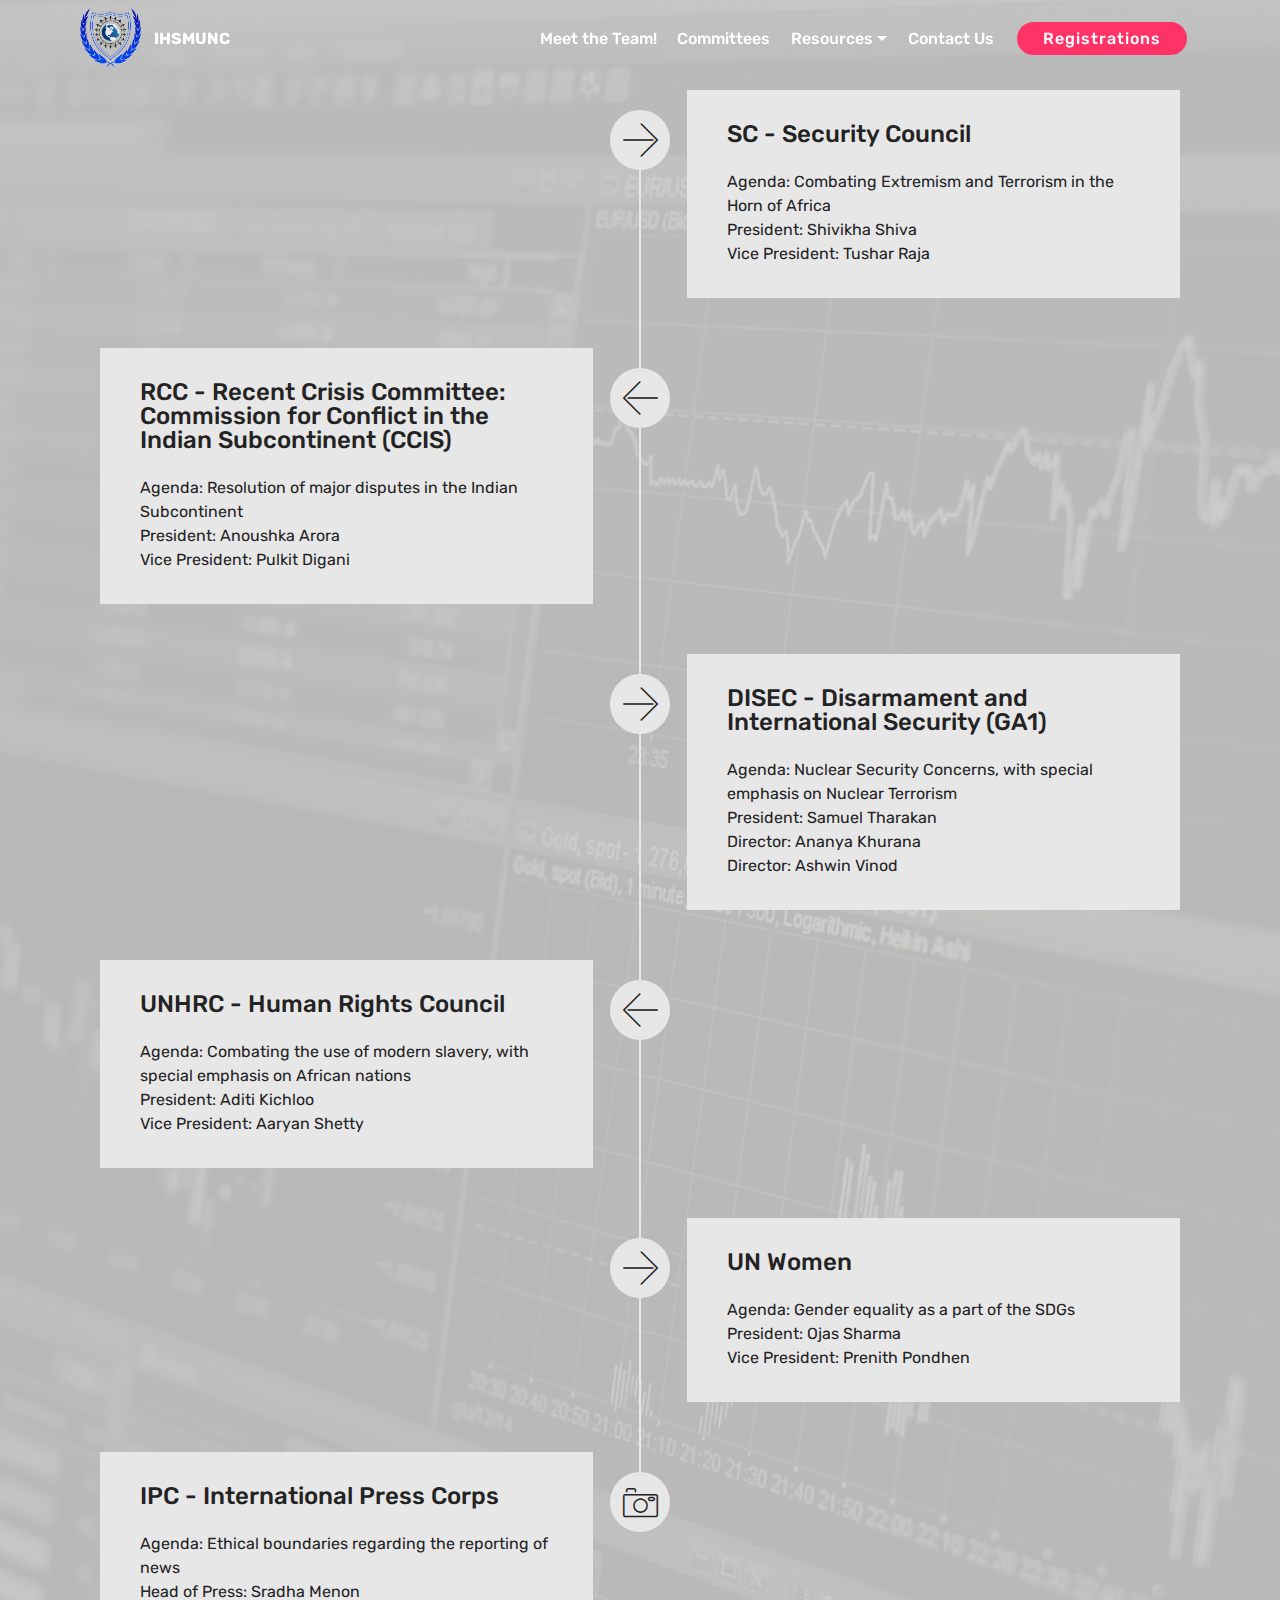
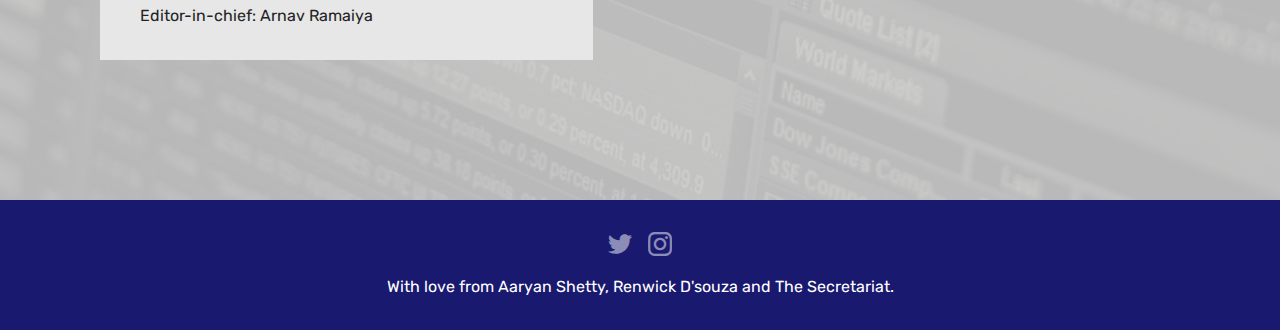
==== commit 561291b3: "updates -a" ====
--- a/committees.html
+++ b/committees.html
@@ -62,7 +62,7 @@
     </nav>
 </section>
 
-<section class="engine"><a href="https://mobirise.info/w">html5 templates</a></section><section class="timeline2 cid-r673lKJHeI" id="timeline2-1z">
+<section class="engine"><a href="https://mobirise.info/m">free site design templates</a></section><section class="timeline2 cid-r673lKJHeI" id="timeline2-1z">
 
     
 
@@ -82,7 +82,7 @@
                     <div class="timeline-text-content">
                         <h4 class="mbr-timeline-title pb-3 mbr-fonts-style display-5">SC - Security Council&nbsp;</h4>
                         <p class="mbr-timeline-text mbr-fonts-style display-7">
-                            Agenda: Combating Extremism and Terrorism in the Horn of Africa<br>President: Shivikha Shiva<br>Co - Chair: Tushar Raja</p>
+                            Agenda: Combating Extremism and Terrorism in the Horn of Africa<br>President: Shivikha Shiva<br>Vice President: Tushar Raja</p>
                      </div>
                 </div>
             </div>
@@ -95,7 +95,7 @@
                     <div class="timeline-text-content">
                         <h4 class="mbr-timeline-title pb-3 mbr-fonts-style display-5">
                             RCC - Recent Crisis Committee: Commission for Conflict in the Indian Subcontinent (CCIS)</h4>
-                        <p class="mbr-timeline-text mbr-fonts-style display-7">Agenda: Resolution of major disputes in the Indian Subcontinent<br>President: Anoushka Arora<br>Co - Chair: Pulkit Digani</p>
+                        <p class="mbr-timeline-text mbr-fonts-style display-7">Agenda: Resolution of major disputes in the Indian Subcontinent<br>President: Anoushka Arora<br>Vice President: Pulkit Digani</p>
                     </div>
                 </div>
             </div> 
@@ -120,7 +120,7 @@
                     <div class="timeline-text-content">
                         <h4 class="mbr-timeline-title pb-3 mbr-fonts-style display-5">UNHRC - Human Rights Council</h4>
                         <p class="mbr-timeline-text mbr-fonts-style display-7">Agenda: Combating the use of modern slavery, with special emphasis on African nations
-<br>President: Aditi Kichloo&nbsp;<br>Co - Chair: Aaryan Shetty</p>
+<br>President: Aditi Kichloo&nbsp;<br>Vice President: Aaryan Shetty</p>
                     </div>
                 </div>
             </div>
@@ -133,7 +133,7 @@
                     <div class="timeline-text-content">
                         <h4 class="mbr-timeline-title pb-3 mbr-fonts-style display-5">UN Women</h4>
                         <p class="mbr-timeline-text mbr-fonts-style display-7">Agenda: Gender equality as a part of the SDGs
-<br>President: Ojas Sharma&nbsp;<br>Co - Chair: Prenith Pondhen</p>
+<br>President: Ojas Sharma&nbsp;<br>Vice President: Prenith Pondhen</p>
                     </div>
                 </div>
             </div>
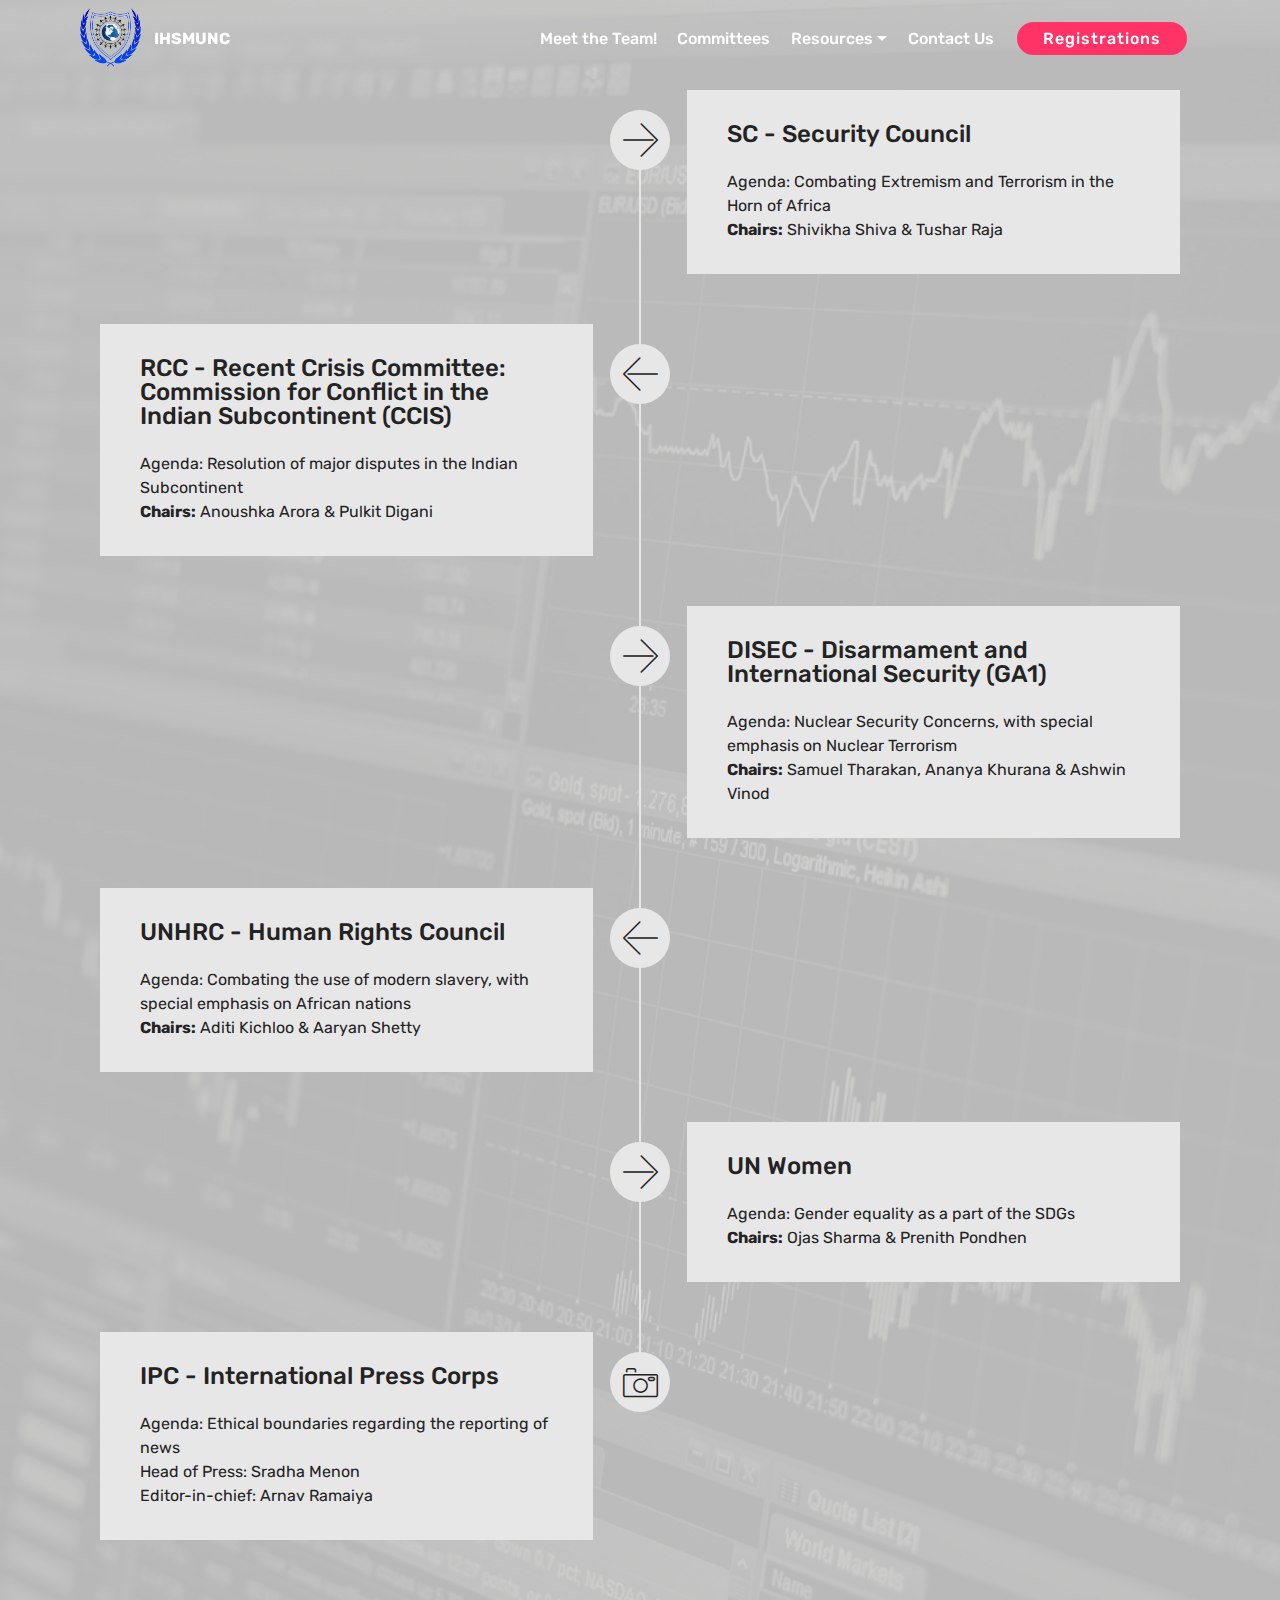
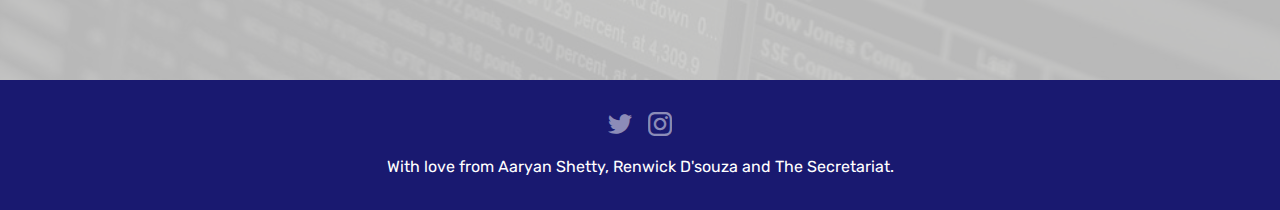
==== commit 00bf42f9: "changes -a" ====
--- a/committees.html
+++ b/committees.html
@@ -62,7 +62,7 @@
     </nav>
 </section>
 
-<section class="engine"><a href="https://mobirise.info/m">free site design templates</a></section><section class="timeline2 cid-r673lKJHeI" id="timeline2-1z">
+<section class="engine"><a href="https://mobirise.info/m">web design templates</a></section><section class="timeline2 cid-r673lKJHeI" id="timeline2-1z">
 
     
 
@@ -82,7 +82,7 @@
                     <div class="timeline-text-content">
                         <h4 class="mbr-timeline-title pb-3 mbr-fonts-style display-5">SC - Security Council&nbsp;</h4>
                         <p class="mbr-timeline-text mbr-fonts-style display-7">
-                            Agenda: Combating Extremism and Terrorism in the Horn of Africa<br>President: Shivikha Shiva<br>Vice President: Tushar Raja</p>
+                            Agenda: Combating Extremism and Terrorism in the Horn of Africa<br><strong>Chairs:</strong> Shivikha Shiva &amp; Tushar Raja</p>
                      </div>
                 </div>
             </div>
@@ -95,7 +95,7 @@
                     <div class="timeline-text-content">
                         <h4 class="mbr-timeline-title pb-3 mbr-fonts-style display-5">
                             RCC - Recent Crisis Committee: Commission for Conflict in the Indian Subcontinent (CCIS)</h4>
-                        <p class="mbr-timeline-text mbr-fonts-style display-7">Agenda: Resolution of major disputes in the Indian Subcontinent<br>President: Anoushka Arora<br>Vice President: Pulkit Digani</p>
+                        <p class="mbr-timeline-text mbr-fonts-style display-7">Agenda: Resolution of major disputes in the Indian Subcontinent<br><strong>Chairs:</strong> Anoushka Arora &amp; Pulkit Digani<br></p>
                     </div>
                 </div>
             </div> 
@@ -107,7 +107,7 @@
                 <div class="col-xs-12 col-md-6 align-left">
                     <div class="timeline-text-content">
                         <h4 class="mbr-timeline-title pb-3 mbr-fonts-style display-5"><p>DISEC - Disarmament and International Security (GA1)</p></h4>      
-                        <p class="mbr-timeline-text mbr-fonts-style display-7">Agenda: Nuclear Security Concerns, with special emphasis on Nuclear Terrorism<br>President: Samuel Tharakan<br>Director: Ananya Khurana<br>Director: Ashwin Vinod</p>
+                        <p class="mbr-timeline-text mbr-fonts-style display-7">Agenda: Nuclear Security Concerns, with special emphasis on Nuclear Terrorism<br><strong>Chairs:</strong> Samuel Tharakan, Ananya Khurana &amp; Ashwin Vinod<br></p>
                     </div>
                 </div>
             </div>
@@ -120,7 +120,7 @@
                     <div class="timeline-text-content">
                         <h4 class="mbr-timeline-title pb-3 mbr-fonts-style display-5">UNHRC - Human Rights Council</h4>
                         <p class="mbr-timeline-text mbr-fonts-style display-7">Agenda: Combating the use of modern slavery, with special emphasis on African nations
-<br>President: Aditi Kichloo&nbsp;<br>Vice President: Aaryan Shetty</p>
+<br><strong>Chairs:</strong> Aditi Kichloo &amp; Aaryan Shetty</p>
                     </div>
                 </div>
             </div>
@@ -133,7 +133,7 @@
                     <div class="timeline-text-content">
                         <h4 class="mbr-timeline-title pb-3 mbr-fonts-style display-5">UN Women</h4>
                         <p class="mbr-timeline-text mbr-fonts-style display-7">Agenda: Gender equality as a part of the SDGs
-<br>President: Ojas Sharma&nbsp;<br>Vice President: Prenith Pondhen</p>
+<br><strong>Chairs:</strong> Ojas Sharma &amp; Prenith Pondhen<br></p>
                     </div>
                 </div>
             </div>
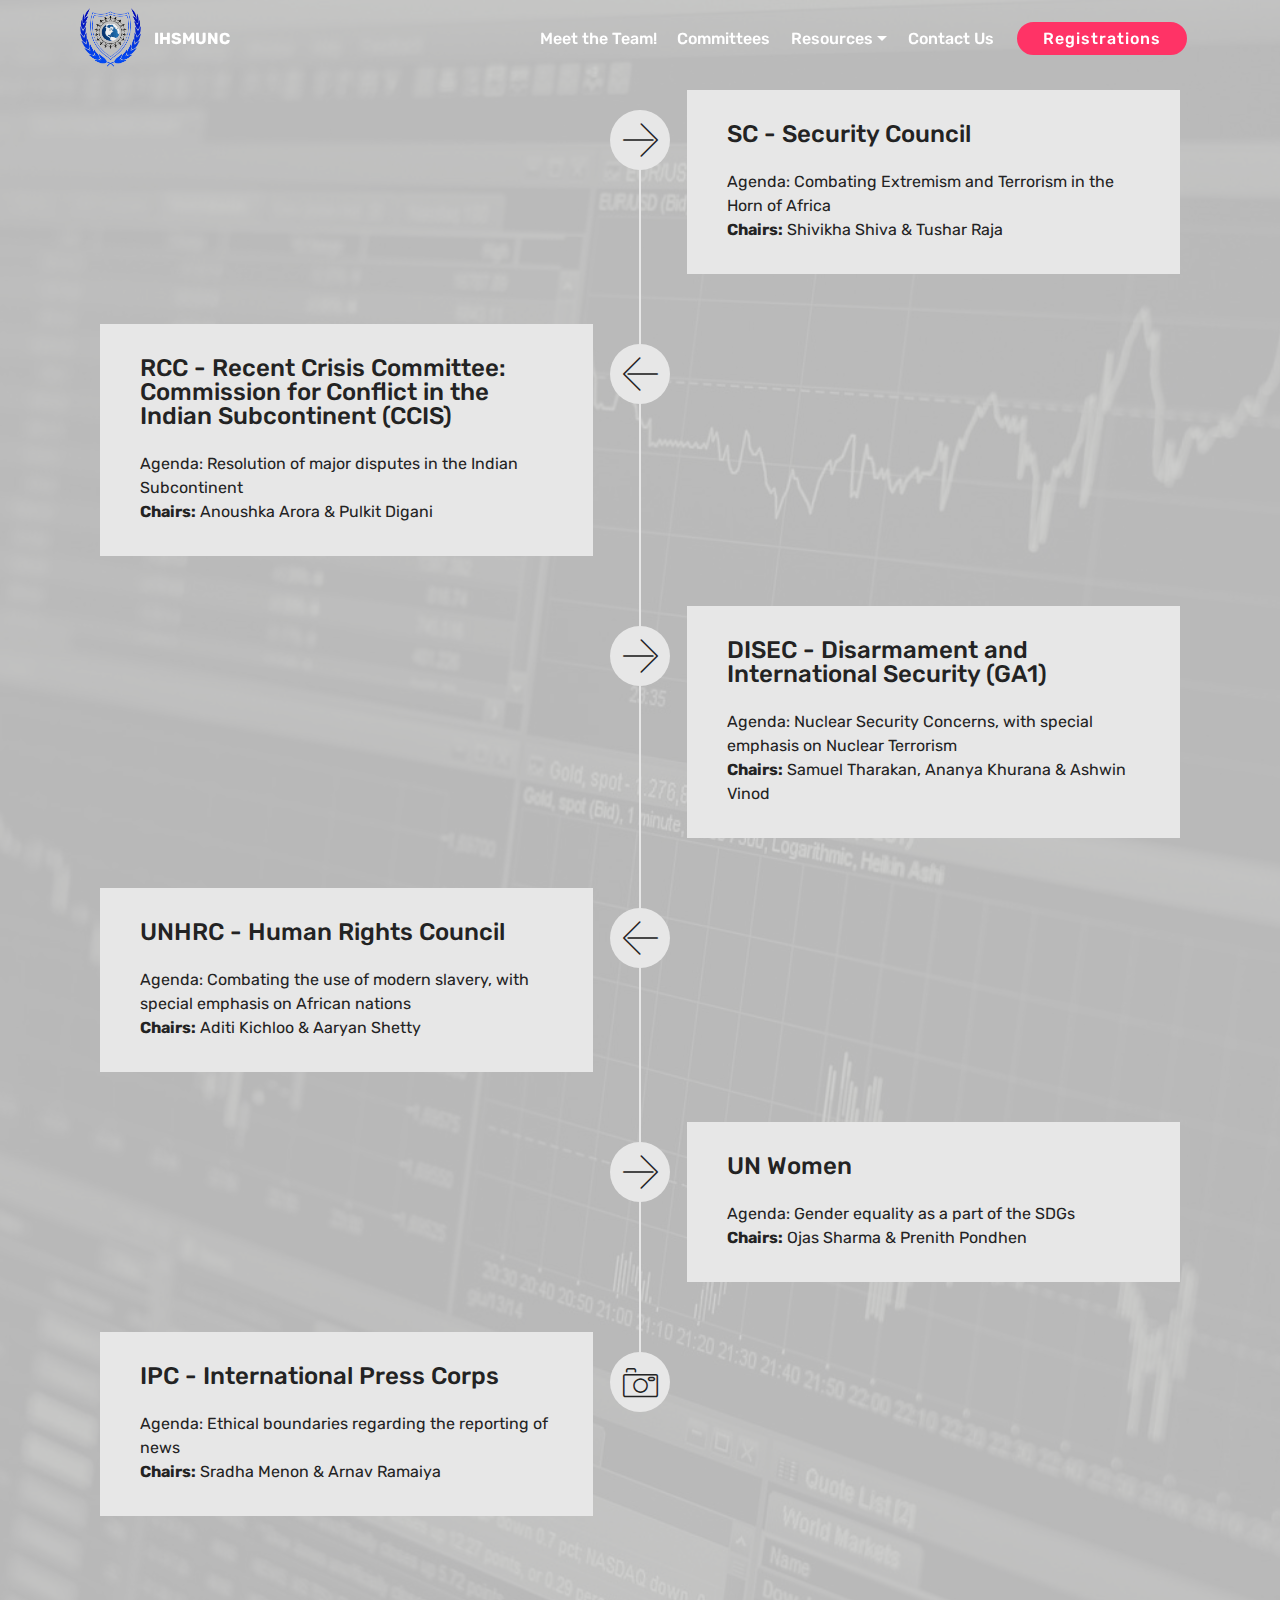
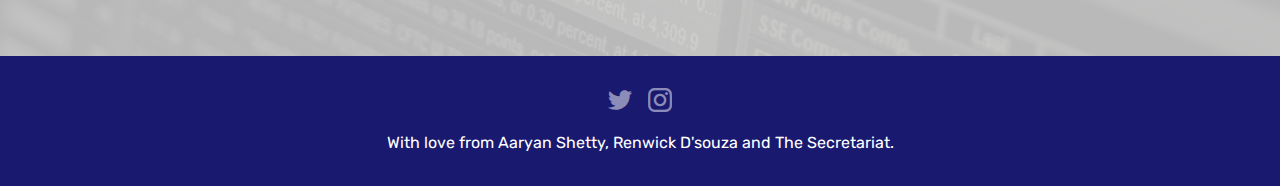
==== commit 0ef43b40: "updates -a" ====
--- a/committees.html
+++ b/committees.html
@@ -62,7 +62,7 @@
     </nav>
 </section>
 
-<section class="engine"><a href="https://mobirise.info/m">web design templates</a></section><section class="timeline2 cid-r673lKJHeI" id="timeline2-1z">
+<section class="engine"><a href="https://mobirise.info/i">website creation software</a></section><section class="timeline2 cid-r673lKJHeI" id="timeline2-1z">
 
     
 
@@ -146,7 +146,7 @@
                     <div class="timeline-text-content">
                         <h4 class="mbr-timeline-title pb-3 mbr-fonts-style display-5">IPC - International Press Corps</h4>
                         <p class="mbr-timeline-text mbr-fonts-style display-7">Agenda: Ethical boundaries regarding the reporting of news
-<br>Head of Press: Sradha Menon&nbsp;<br>Editor-in-chief: Arnav Ramaiya</p>
+<br><strong>Chairs:</strong> Sradha Menon &amp;&nbsp;Arnav Ramaiya</p>
                     </div>
                 </div>
             </div>
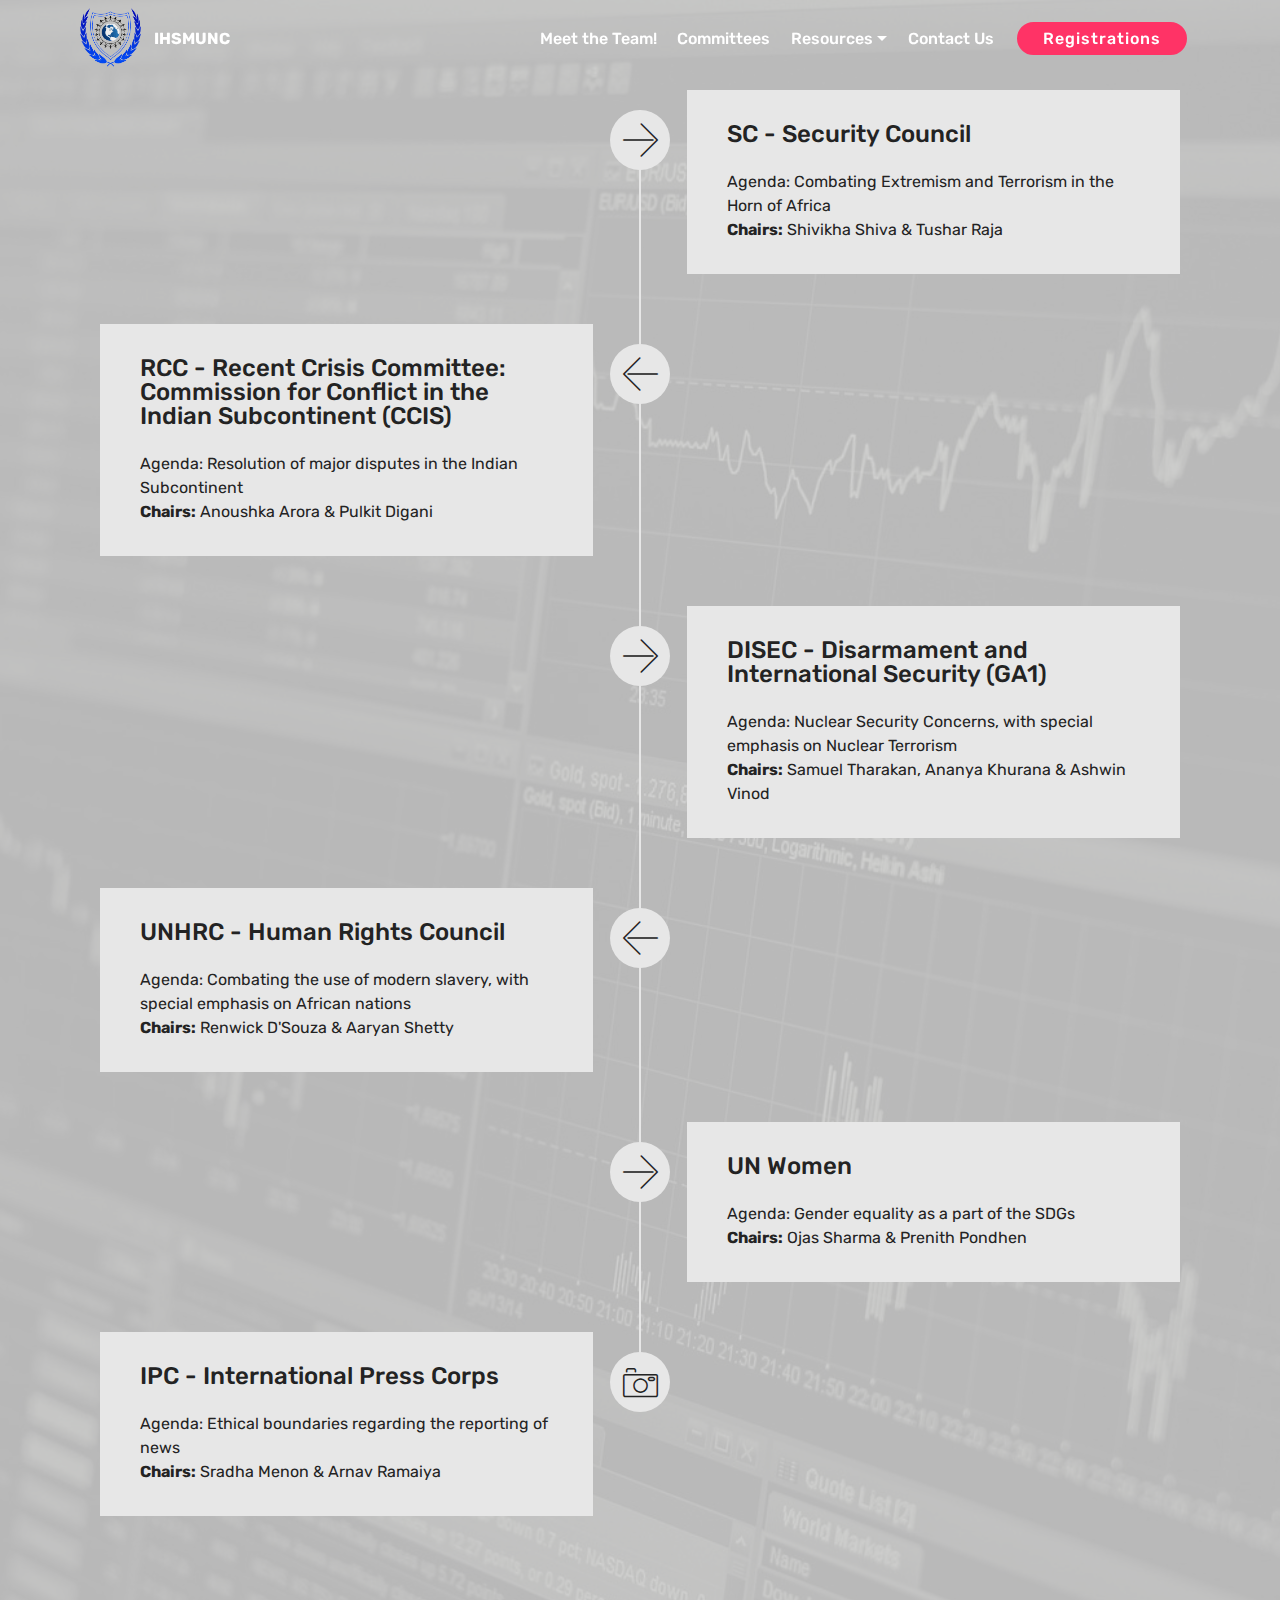
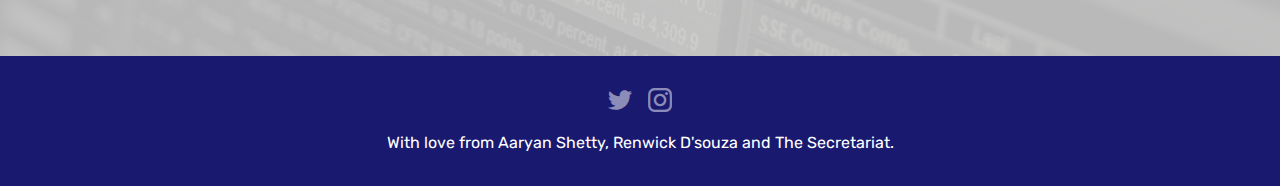
==== commit 97ce932a: "updates -a" ====
--- a/committees.html
+++ b/committees.html
@@ -62,7 +62,7 @@
     </nav>
 </section>
 
-<section class="engine"><a href="https://mobirise.info/i">website creation software</a></section><section class="timeline2 cid-r673lKJHeI" id="timeline2-1z">
+<section class="engine"><a href="https://mobirise.info/u">bootstrap responsive templates</a></section><section class="timeline2 cid-r673lKJHeI" id="timeline2-1z">
 
     
 
@@ -120,7 +120,7 @@
                     <div class="timeline-text-content">
                         <h4 class="mbr-timeline-title pb-3 mbr-fonts-style display-5">UNHRC - Human Rights Council</h4>
                         <p class="mbr-timeline-text mbr-fonts-style display-7">Agenda: Combating the use of modern slavery, with special emphasis on African nations
-<br><strong>Chairs:</strong> Aditi Kichloo &amp; Aaryan Shetty</p>
+<br><strong>Chairs:</strong> Renwick D'Souza &amp; Aaryan Shetty</p>
                     </div>
                 </div>
             </div>
--- a/assets/mobirise/css/mbr-additional.css
+++ b/assets/mobirise/css/mbr-additional.css
@@ -2002,6 +2002,29 @@
 .cid-r6XhzzigGu B {
   color: #232323;
 }
+.cid-rfky0jpdAv {
+  padding-top: 30px;
+  padding-bottom: 30px;
+  background-color: #ffffff;
+}
+.cid-rfky0jpdAv .line {
+  background-color: #149dcc;
+  color: #149dcc;
+  align: center;
+  height: 2px;
+  margin: 0 auto;
+}
+.cid-rfky0jpdAv .section-text {
+  padding: 2rem 0;
+}
+.cid-rfky0jpdAv .inner-container {
+  margin: 0 auto;
+}
+@media (max-width: 768px) {
+  .cid-rfky0jpdAv .inner-container {
+    width: 100% !important;
+  }
+}
 .cid-r6XhzPSUlS {
   padding-top: 45px;
   padding-bottom: 90px;
